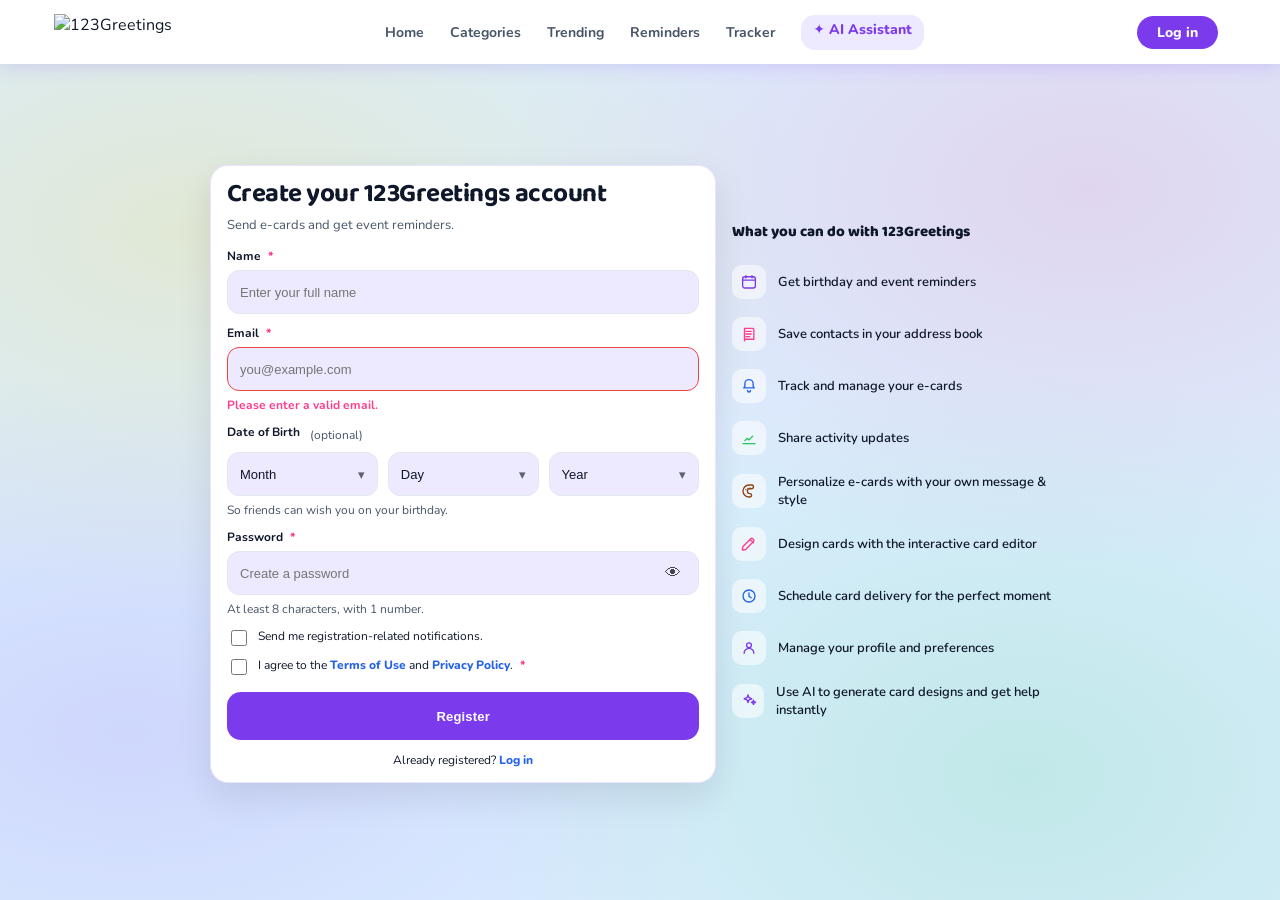
==== index.html @ 6c294b10 "Add files via upload" ====
<!DOCTYPE html>
<html lang="en">
<head>
  <meta charset="UTF-8" />
  <meta name="viewport" content="width=device-width, initial-scale=1.0"/>
  <title>123Greetings - Sign Up (Redesign)</title>
  <link rel="preconnect" href="https://fonts.googleapis.com" />
  <link rel="preconnect" href="https://fonts.gstatic.com" crossorigin />
  <link href="https://fonts.googleapis.com/css2?family=Baloo+2:wght@700;800&family=Nunito:wght@400;600;700;800&display=swap" rel="stylesheet" />
  <link rel="stylesheet" href="styles.css" />
</head>
<body>
  <!-- NAVBAR -->
  <header class="nav">
    <div class="nav__inner">
      <a href="#" class="brand">
        <img src="./assets/123greet-logo.png" alt="123Greetings" class="brand__logo" />
      </a>

      <nav class="nav__links">
        <a href="#" class="nav__link">Home</a>
        <a href="#" class="nav__link">Categories</a>
        <a href="#" class="nav__link">Trending</a>
        <a href="#" class="nav__link">Reminders</a>
        <a href="tracker.html" class="nav__link">Tracker</a>
        <a href="#" class="nav__link nav__link--ai">✦ AI Assistant</a>
      </nav>

      <a href="login.html" class="nav__action">Log in</a>
    </div>
  </header>

  <!-- PAGE -->
  <main class="page">
    <section class="layout">
      <!-- LEFT: SIGN UP CARD -->
      <div class="card">
        <h1 class="card__title">Create your 123Greetings account</h1>
        <p class="card__subtitle">Send e-cards and get event reminders.</p>

        <form class="form" autocomplete="off">
          <div class="field">
            <label class="label">Name <span class="req">*</span></label>
            <input class="input" type="text" placeholder="Enter your full name" />
          </div>

          <div class="field">
            <label class="label">Email <span class="req">*</span></label>
            <input class="input input--error" type="email" placeholder="you@example.com" />
            <p class="helper helper--error">Please enter a valid email.</p>
          </div>

          <div class="field">
            <div class="label-row">
              <label class="label">Date of Birth</label>
              <span class="muted">(optional)</span>
            </div>

            <div class="dob">
              <div class="select">
                <button class="select__btn" type="button">
                  <span>Month</span>
                  <span class="chev">▾</span>
                </button>
              </div>

              <div class="select">
                <button class="select__btn" type="button">
                  <span>Day</span>
                  <span class="chev">▾</span>
                </button>
              </div>

              <div class="select">
                <button class="select__btn" type="button">
                  <span>Year</span>
                  <span class="chev">▾</span>
                </button>
              </div>
            </div>

            <p class="helper">So friends can wish you on your birthday.</p>
          </div>

          <div class="field">
            <label class="label">Password <span class="req">*</span></label>
            <div class="input-wrap">
              <input id="pw" class="input" type="password" placeholder="Create a password" />
              <button class="eye" type="button" aria-label="Toggle password">
                👁
              </button>
            </div>
            <p class="helper">At least 8 characters, with 1 number.</p>
          </div>

          <div class="checks">
            <label class="check">
              <input type="checkbox" />
              <span>Send me registration-related notifications.</span>
            </label>

            <label class="check">
              <input type="checkbox" />
              <span>
                I agree to the <a href="#" class="link">Terms of Use</a> and
                <a href="#" class="link">Privacy Policy</a>.
                <span class="req">*</span>
              </span>
            </label>
          </div>

          <button class="btn-primary" type="button">Register</button>

          <p class="bottom">
            Already registered? <a href="login.html" class="link">Log in</a>
          </p>
        </form>
      </div>

      <!-- RIGHT: BENEFITS -->
      <aside class="benefits">
        <h2 class="benefits__title">What you can do with 123Greetings</h2>

        <div class="benefit">
          <div class="badge badge--violet">
            <svg class="benefit__icon" viewBox="0 0 24 24" aria-hidden="true">
              <rect x="3.5" y="5" width="17" height="15" rx="3"></rect>
              <path d="M8 3.5v3M16 3.5v3M3.5 9.5h17"></path>
            </svg>
          </div>
          <p>Get birthday and event reminders</p>
        </div>

        <div class="benefit">
          <div class="badge badge--rose">
            <svg class="benefit__icon" viewBox="0 0 24 24" aria-hidden="true">
              <path d="M6 4.5h10.5a2 2 0 0 1 2 2V19H8a2 2 0 0 0-2 2V6.5a2 2 0 0 1 2-2z"></path>
              <path d="M8 8.5h7M8 12h7M8 15.5h5"></path>
            </svg>
          </div>
          <p>Save contacts in your address book</p>
        </div>

        <div class="benefit">
          <div class="badge badge--blue">
            <svg class="benefit__icon" viewBox="0 0 24 24" aria-hidden="true">
              <path d="M6.5 9a5.5 5.5 0 1 1 11 0v3.5l1.5 2H5l1.5-2z"></path>
              <path d="M10 18a2 2 0 0 0 4 0"></path>
            </svg>
          </div>
          <p>Track and manage your e-cards</p>
        </div>

        <div class="benefit">
          <div class="badge badge--green">
            <svg class="benefit__icon" viewBox="0 0 24 24" aria-hidden="true">
              <path d="M4 19.5h16"></path>
              <path d="M6.5 15.5l3-3 2.5 2 5-5"></path>
            </svg>
          </div>
          <p>Share activity updates</p>
        </div>

        <div class="benefit">
          <div class="badge badge--yellow">
            <svg class="benefit__icon" viewBox="0 0 24 24" aria-hidden="true">
              <path d="M12 4a8 8 0 1 0 0 16h1.2a2.3 2.3 0 0 0 0-4.6h-.4A2.8 2.8 0 0 1 10 12.6 2.8 2.8 0 0 1 12.8 9h2.2A3 3 0 0 0 18 6a2 2 0 0 0-2-2z"></path>
              <circle cx="7.8" cy="10.2" r="0.9" fill="currentColor" stroke="none"></circle>
              <circle cx="10.4" cy="8.4" r="0.9" fill="currentColor" stroke="none"></circle>
              <circle cx="13.2" cy="8" r="0.9" fill="currentColor" stroke="none"></circle>
            </svg>
          </div>
          <p>Personalize e-cards with your own message &amp; style</p>
        </div>

        <div class="benefit">
          <div class="badge badge--pink">
            <svg class="benefit__icon" viewBox="0 0 24 24" aria-hidden="true">
              <path d="M4 20l3.5-.7L18 8.8a2 2 0 0 0 0-2.8l-.9-.9a2 2 0 0 0-2.8 0L3.8 15.6 3 19.9z"></path>
              <path d="M13.5 5.9l4.6 4.6"></path>
            </svg>
          </div>
          <p>Design cards with the interactive card editor</p>
        </div>

        <div class="benefit">
          <div class="badge badge--blue">
            <svg class="benefit__icon" viewBox="0 0 24 24" aria-hidden="true">
              <circle cx="12" cy="12" r="8"></circle>
              <path d="M12 8v4.5l3 1.8"></path>
            </svg>
          </div>
          <p>Schedule card delivery for the perfect moment</p>
        </div>

        <div class="benefit">
          <button
            id="profileShortcutTrigger"
            class="badge badge--violet profile-shortcut-trigger"
            type="button"
            aria-controls="profileShortcutBtn"
            aria-expanded="false"
            aria-label="Show profile shortcut"
          >
            <svg class="benefit__icon" viewBox="0 0 24 24" aria-hidden="true">
              <circle cx="12" cy="8.3" r="3.2"></circle>
              <path d="M5.5 19a6.5 6.5 0 0 1 13 0"></path>
            </svg>
          </button>
          <div class="benefit__copy">
            <p>Manage your profile and preferences</p>
            <button id="profileShortcutBtn" class="profile-shortcut-btn" type="button" hidden>
              Open profile page
            </button>
          </div>
        </div>

        <div class="benefit">
          <div class="badge badge--ai">
            <svg class="benefit__icon" viewBox="0 0 24 24" aria-hidden="true">
              <path d="M12 4l1.4 3.6L17 9l-3.6 1.4L12 14l-1.4-3.6L7 9l3.6-1.4L12 4z"></path>
              <path d="M18.5 14.5l.8 2 .8-2 2-.8-2-.8-.8-2-.8 2-2 .8z"></path>
            </svg>
          </div>
          <p>Use AI to generate card designs and get help instantly</p>
        </div>
      </aside>
    </section>

    <!-- OPTIONAL UI-ONLY TOAST -->
    <div class="toast" id="toast" role="status" aria-live="polite">
      Account created successfully!
    </div>
  </main>

  <script src="script.js"></script>
</body>
</html>
---- styles.css ----
:root{
  /* Greeting Card Palette */
  --bg: #FFF0F5;
  --card: #FFFFFF;
  --border: #E2E8F0;
  --text: #0F172A;
  --muted: #475569;

  --primary: #7C3AED;
  --purple: #7C3AED;
  --pink: #FF3D8D;
  --red: #EF4444;
  --blue: #2563EB;
  --yellow: #FACC15;
  --green: #22C55E;

  /* Solid chip backgrounds */
  --chip-purple: #EDE9FE;
  --chip-pink: #FCE7F3;
  --chip-red: #FEE2E2;
  --chip-blue: #DBEAFE;
  --chip-yellow: #FEF9C3;
  --chip-green: #DCFCE7;

  /* legacy aliases */
  --violet: #7C3AED;
  --mint: #22C55E;
  --chip-violet: #EDE9FE;
  --chip-green: #DCFCE7;

  --shadow: 0 14px 34px rgba(15, 23, 42, 0.10);
  --radius: 18px;
}

*{box-sizing:border-box}
body{
  margin:0;
  font-family: "Nunito", system-ui, sans-serif;
  color:var(--text);
  background: var(--bg);
}

a{color:inherit; text-decoration:none}

.nav{
  position:sticky; top:0;
  background: #FFFFFF;
  box-shadow: 0 4px 16px rgba(124, 58, 237, 0.15);
  height:64px;
  display:flex;
  align-items:center;
  z-index:10;
}

.nav__inner{
  width: 100%;
  max-width: 1180px;
  margin:0 auto;
  padding: 0 12px;
  display:flex;
  justify-content: space-between;
  align-items:center;
  gap: 22px;
}

.brand{
  display:flex;
  align-items:center;
  flex-shrink: 0;
  margin-left: -8px;
}
.brand__logo{
  display:block;
  height: 36px;
  width: auto;
  object-fit: contain;
}

.nav__links{
  display:flex; gap:26px;
  color: #475569;
  font-size:14px;
  font-weight: 700;
}
.nav__link{ padding:8px 0; }
.nav__link:hover{ color: #7C3AED; }
.nav__link--ai{
  color: #7C3AED;
  font-weight: 800;
  background: #EDE9FE;
  padding: 5px 12px;
  border-radius: 14px;
}
.nav__link--ai:hover{ background: #DDD6FE; color: #5B21B6; }

.nav__action{
  flex-shrink: 0;
  font-size:14px;
  color: #fff;
  font-weight:800;
  background: var(--primary);
  padding: 7px 20px;
  border-radius: 20px;
  transition: background 0.18s;
}
.nav__action:hover{
  background: #6D28D9;
}

.page{
  background:
    radial-gradient(ellipse at 15% 20%, rgba(250, 204, 21, 0.18) 0%, transparent 40%),
    radial-gradient(ellipse at 85% 15%, rgba(255, 61, 141, 0.14) 0%, transparent 38%),
    radial-gradient(ellipse at 80% 85%, rgba(34, 197, 94, 0.14) 0%, transparent 40%),
    radial-gradient(ellipse at 10% 80%, rgba(124, 58, 237, 0.13) 0%, transparent 38%),
    #DBEEFF;
  min-height: calc(100vh - 64px);
  padding: 24px 0 40px;
  display:flex;
  justify-content:center;
  align-items:center;
}

.layout{
  width:min(860px, 80%);
  margin:0 auto;
  display:grid;
  grid-template-columns: 1.2fr 0.8fr;
  gap: 16px;
  align-items:center;
}

.card{
  background:var(--card);
  border:1px solid rgba(124,58,237,0.14);
  border-radius: var(--radius);
  box-shadow: var(--shadow);
  padding: 14px 16px;
}

.card__title{
  font-family: "Baloo 2", cursive;
  font-size:26px;
  line-height:1.1;
  margin: 0 0 8px;
  letter-spacing:-0.02em;
}
.card__subtitle{
  margin:0 0 14px;
  color:var(--muted);
  font-size:13px;
}

.form{ margin-top: 8px; }

.field{ margin: 11px 0; }

.label{
  display:block;
  font-size:12px;
  font-weight:700;
  margin-bottom:6px;
}
.label-row{
  display:flex; align-items:center; gap:10px;
  margin-bottom:6px;
}
.muted{ color: var(--muted); font-size:12px; }

.req{ color: var(--pink); font-weight:800; margin-left:4px; }

.input{
  width:100%;
  height:44px;
  padding: 0 12px;
  border-radius: 12px;
  border:1px solid var(--border);
  background: var(--chip-purple);
  outline:none;
  font-size:13px;
  color: var(--text);
}
.input:focus{
  border-color: var(--purple);
  box-shadow: 0 0 0 4px var(--chip-purple);
  background:#fff;
}
.input--error{
  border-color: var(--red);
}

.input-wrap{
  position:relative;
}
.eye{
  position:absolute;
  right:12px; top:50%;
  transform: translateY(-50%);
  border:none;
  background:transparent;
  cursor:pointer;
  font-size:16px;
  opacity:0.7;
}
.eye:hover{ opacity:1; }

.helper{
  margin:6px 0 0;
  color:var(--muted);
  font-size:12px;
}
.helper--error{
  color: var(--pink);
  font-weight:700;
}

.dob{
  display:grid;
  grid-template-columns: 1fr 1fr 1fr;
  gap:10px;
}

.select{
  width:100%;
}
.select__btn{
  width:100%;
  height:44px;
  border-radius:12px;
  border:1px solid var(--border);
  background: var(--chip-purple);
  display:flex;
  align-items:center;
  justify-content:space-between;
  padding: 0 12px;
  font-size:13px;
  color:var(--text);
}
.select__btn:hover{
  background: var(--chip-pink);
}
.chev{ opacity:0.65; }

.checks{
  margin-top: 6px;
  display:flex;
  flex-direction:column;
  gap:8px;
}
.check{
  display:flex;
  gap:8px;
  align-items:flex-start;
  font-size:12px;
  color:var(--text);
}
.check input{
  margin-top:2px;
  width:16px; height:16px;
  accent-color: var(--purple);
}

.link{
  color: var(--blue);
  font-weight:800;
}
.link:hover{ text-decoration:underline; }

.btn-primary{
  width:100%;
  height:48px;
  margin-top: 14px;
  border:none;
  border-radius: 14px;
  background: var(--primary);
  color:#fff;
  font-weight:800;
  cursor:pointer;
  font-size:13px;
  letter-spacing: .2px;
}
.btn-primary:hover{
  background: #6D28D9;
  box-shadow: 0 14px 28px rgba(124, 58, 237, 0.22);
}

.bottom{
  text-align:center;
  margin: 12px 0 0;
  font-size:12px;
  color:var(--text);
}

.benefits{
  padding-top: 0;
}
.benefits__title{
  font-family: "Baloo 2", cursive;
  margin: 0 0 12px;
  font-size:15px;
  font-weight:800;
}
.benefit{
  display:flex;
  align-items:center;
  gap:12px;
  padding: 9px 0;
}
.benefit p{
  margin:0;
  color:var(--text);
  font-size:13px;
  font-weight:600;
}

.badge{
  width:34px; height:34px;
  border-radius: 10px;
  display:grid; place-items:center;
  font-size:15px;
}
.benefit__icon{
  width: 18px;
  height: 18px;
  display: block;
  stroke: currentColor;
  fill: none;
  stroke-width: 1.8;
  stroke-linecap: round;
  stroke-linejoin: round;
}
.badge--violet{ background: rgba(255,255,255,0.55); color: var(--purple); }
.badge--rose{ background: rgba(255,255,255,0.55); color: var(--pink); }
.badge--pink{ background: rgba(255,255,255,0.55); color: var(--pink); }
.badge--blue{ background: rgba(255,255,255,0.55); color: var(--blue); }
.badge--green{ background: rgba(255,255,255,0.55); color: var(--green); }
.badge--yellow{ background: rgba(255,255,255,0.55); color: #92400E; }
.badge--red{ background: rgba(255,255,255,0.55); color: var(--red); }
.badge--ai{ background: rgba(255,255,255,0.55); color: var(--purple); font-size: 16px; font-weight: 800; }

.toast{
  position: fixed;
  left: 50%;
  bottom: 22px;
  transform: translateX(-50%);
  background: #1F1235;
  color:#fff;
  padding: 12px 16px;
  border-radius: 12px;
  font-size:13px;
  box-shadow: var(--shadow);
  opacity:0;
  pointer-events:none;
  transition: opacity .2s ease, transform .2s ease;
}
.toast--show{
  opacity:1;
  transform: translateX(-50%) translateY(-4px);
}

/* Laptop responsiveness */
@media (max-width: 980px){
  .layout{
    grid-template-columns: 1fr;
    gap: 22px;
  }
  .benefits{ padding-top: 0; }
}

@media (max-width: 900px){
  .nav{
    height: 72px;
  }

  .nav__inner{
    width: 100%;
    max-width: none;
    padding: 0 4px;
    justify-content: flex-start;
  }

  .brand{
    margin-left: -6px;
  }

  .nav__links,
  .nav__action{
    display:none;
  }
}

@media (max-width: 520px){
  .card__title{ font-size:26px; }
  .dob{ grid-template-columns: 1fr; }
}

/* Profile page additions (non-breaking, additive only) */
.profile-layout{
  align-items: start;
}

.profile-main,
.profile-side{
  display: grid;
  gap: 14px;
}

.profile-header{
  display: flex;
  align-items: center;
  gap: 14px;
  margin-bottom: 10px;
}

.profile-avatar{
  width: 64px;
  height: 64px;
  border-radius: 50%;
  display: grid;
  place-items: center;
  font-size: 22px;
  font-weight: 800;
  color: var(--purple);
  background: var(--chip-purple);
  border: 1px solid rgba(124, 58, 237, 0.22);
  flex-shrink: 0;
}

.profile-name{
  margin: 0;
  font-size: 28px;
}

.profile-email{
  margin: 4px 0 0;
}

.profile-actions{
  display: flex;
  align-items: center;
  gap: 10px;
  flex-wrap: wrap;
  margin-top: 6px;
}

.btn-primary--inline{
  width: auto;
  min-width: 132px;
  height: 42px;
  margin-top: 0;
  padding: 0 16px;
}

.btn-secondary{
  height: 42px;
  padding: 0 16px;
  border-radius: 12px;
  border: 1px solid var(--border);
  background: #fff;
  color: var(--text);
  font-size: 13px;
  font-weight: 700;
  display: inline-flex;
  align-items: center;
  justify-content: center;
  cursor: pointer;
}

.btn-secondary:hover{
  background: var(--chip-purple);
  border-color: rgba(124, 58, 237, 0.28);
}

.profile-progress-line{
  margin-top: 10px;
}

.profile-progress{
  width: 100%;
  height: 8px;
  border-radius: 999px;
  background: var(--chip-purple);
  overflow: hidden;
}

.profile-progress__fill{
  display: block;
  height: 100%;
  width: 10%;
  background: linear-gradient(90deg, #7C3AED, #A855F7);
  border-radius: 999px;
}

.card__head{
  display: flex;
  align-items: center;
  justify-content: space-between;
  gap: 10px;
  margin-bottom: 10px;
}

.profile-update-btn{
  min-width: auto;
  padding: 0 10px;
  gap: 6px;
}

.profile-update__icon{
  width: 12px;
  height: 12px;
  display: block;
  stroke: currentColor;
  fill: none;
  stroke-width: 1.9;
  stroke-linecap: round;
  stroke-linejoin: round;
}

.profile-display{
  display: grid;
  gap: 10px;
}

.profile-row{
  padding: 10px 12px;
  border: 1px solid var(--border);
  border-radius: 12px;
  background: #fff;
}

.profile-row p{
  margin: 4px 0 0;
  font-size: 13px;
  color: var(--text);
  font-weight: 700;
}

.profile-edit{
  display: none;
  margin-top: 4px;
}

.profile-edit.is-open{
  display: block;
}

.profile-display.is-hidden{
  display: none;
}

.profile-textarea{
  min-height: 96px;
  resize: vertical;
  padding-top: 10px;
  padding-bottom: 10px;
}

.profile-empty{
  margin: 0 0 10px;
  color: var(--muted);
  font-size: 13px;
}

.profile-checklist{
  list-style: none;
  padding: 0;
  margin: 10px 0 12px;
  display: grid;
  gap: 8px;
}

.profile-checklist li{
  display: flex;
  align-items: center;
  gap: 8px;
  font-size: 13px;
  font-weight: 700;
  color: var(--text);
}

.profile-checklist .badge{
  width: 28px;
  height: 28px;
  border-radius: 8px;
  font-size: 13px;
}

.faq-list{
  display: grid;
  gap: 8px;
}

.faq-item{
  width: 100%;
  text-align: left;
  border: 1px solid var(--border);
  border-radius: 10px;
  background: #fff;
  padding: 10px 12px;
  color: var(--text);
  font-size: 13px;
  font-weight: 700;
  cursor: pointer;
}

.faq-item:hover{
  background: var(--chip-purple);
}

@media (max-width: 980px){
  .profile-name{
    font-size: 24px;
  }
}

@media (max-width: 520px){
  .profile-header{
    align-items: flex-start;
  }

  .profile-avatar{
    width: 54px;
    height: 54px;
    font-size: 18px;
  }

  .profile-actions .btn-primary--inline,
  .profile-actions .btn-secondary{
    width: 100%;
  }
}

/* Sign-up page profile shortcut */
.benefit__copy{
  display: flex;
  flex-direction: column;
  gap: 6px;
}

.profile-shortcut-trigger{
  border: none;
  cursor: pointer;
}

.profile-shortcut-trigger:focus-visible{
  outline: 2px solid var(--purple);
  outline-offset: 2px;
}

.profile-shortcut-btn{
  width: fit-content;
  border: none;
  background: var(--chip-purple);
  color: var(--purple);
  padding: 6px 12px;
  border-radius: 10px;
  font-size: 12px;
  font-weight: 800;
  cursor: pointer;
}

.profile-shortcut-btn:hover{
  background: #DDD6FE;
  color: #5B21B6;
}

/* Compact fit mode for profile page */
.profile-page .nav{
  height: 58px;
}

.profile-page .page{
  min-height: calc(100vh - 58px);
  padding: 6px 0 8px;
  align-items: flex-start;
}

.profile-page .layout.profile-layout{
  width: min(900px, 84%);
  grid-template-columns: 1.7fr 1fr;
  gap: 10px;
  align-items: start;
}

.profile-page .profile-main,
.profile-page .profile-side{
  gap: 8px;
}

.profile-page .card{
  padding: 10px 12px;
}

.profile-page .profile-header{
  gap: 8px;
  margin-bottom: 4px;
}

.profile-page .profile-avatar{
  width: 46px;
  height: 46px;
  font-size: 16px;
}

.profile-page .profile-name{
  font-size: 18px;
}

.profile-page .profile-email{
  margin-top: 1px;
  font-size: 12px;
}

.profile-page .profile-actions{
  margin-top: 3px;
  gap: 6px;
}

.profile-page .btn-primary--inline,
.profile-page .btn-secondary{
  height: 32px;
  min-width: 98px;
  font-size: 11px;
  padding: 0 10px;
}

.profile-page .benefits__title{
  margin-bottom: 4px;
  font-size: 12px;
}

.profile-page .profile-progress-line{
  margin: 4px 0 2px;
  font-size: 11px;
}

.profile-page .profile-progress{
  height: 6px;
}

.profile-page .card__head{
  margin-bottom: 6px;
}

.profile-page .profile-display{
  gap: 4px;
}

.profile-page .profile-row{
  padding: 6px 8px;
}

.profile-page .profile-row p{
  margin-top: 1px;
  font-size: 11px;
}

.profile-page .muted,
.profile-page .helper,
.profile-page .profile-empty{
  font-size: 11px;
}

.profile-page .profile-checklist{
  margin: 6px 0 8px;
  gap: 4px;
}

.profile-page .profile-checklist li{
  font-size: 11px;
}

.profile-page .profile-checklist .badge{
  width: 26px;
  height: 22px;
  font-size: 10px;
}

.profile-page .faq-list{
  gap: 5px;
}

.profile-page .faq-item{
  padding: 6px 8px;
  font-size: 11px;
}

.profile-subgrid{
  display: grid;
  width: 100%;
  grid-template-columns: repeat(2, minmax(0, 1fr));
  gap: 10px;
  padding: 0 4px;
  box-sizing: border-box;
  justify-items: stretch;
  align-items: start;
}

.profile-mini-card{
  min-width: 0;
  width: 100%;
  max-width: 100%;
  padding: 10px 12px;
}

.profile-mini-card .profile-empty{
  margin: 0 0 8px;
}

.profile-mini-card .profile-actions{
  margin-top: 2px;
}

.profile-mini-card > .btn-secondary{
  margin-top: 2px;
}

.profile-page .profile-edit .field{
  margin: 6px 0;
}

.profile-page .profile-textarea{
  min-height: 60px;
}

.greeting-preview{
  position: relative;
  overflow: hidden;
  border-radius: 12px;
  border: 1px solid rgba(124, 58, 237, 0.22);
  background:
    radial-gradient(circle at 88% 14%, rgba(255, 61, 141, 0.22), transparent 46%),
    radial-gradient(circle at 10% 90%, rgba(124, 58, 237, 0.18), transparent 52%),
    linear-gradient(145deg, #FFFFFF 0%, #F7F3FF 100%);
  padding: 10px;
}

.greeting-preview__tag{
  width: fit-content;
  border-radius: 999px;
  background: var(--chip-purple);
  color: var(--purple);
  font-size: 10px;
  font-weight: 800;
  padding: 4px 8px;
}

.greeting-preview__occasion{
  margin: 8px 0 2px;
  color: #5B21B6;
  font-size: 10px;
  font-weight: 800;
  letter-spacing: .4px;
  text-transform: uppercase;
}

.greeting-preview__title{
  margin: 0;
  font-family: "Baloo 2", cursive;
  font-size: 16px;
  line-height: 1.1;
  color: var(--text);
}

.greeting-preview__text{
  margin: 6px 0 8px;
  color: var(--muted);
  font-size: 11px;
  line-height: 1.4;
}

.greeting-preview__chips{
  display: flex;
  gap: 6px;
  margin-bottom: 8px;
}

.greeting-preview__chips .badge{
  width: auto;
  height: auto;
  border-radius: 0;
  background: transparent;
  font-size: 11px;
  padding: 0;
}

.greeting-chip__icon{
  width: 12px;
  height: 12px;
  display: block;
  stroke: currentColor;
  fill: none;
  stroke-width: 1.9;
  stroke-linecap: round;
  stroke-linejoin: round;
}

.greeting-preview__cta{
  width: 100%;
}

@media (max-width: 980px){
  .profile-page .layout.profile-layout{
    width: min(760px, 88%);
    grid-template-columns: 1fr;
  }

  .profile-subgrid{
    grid-template-columns: 1fr;
  }
}

/* Tracker page additions */
.tracker-page .nav{
  box-shadow: 0 4px 12px rgba(15, 23, 42, 0.06);
}

.tracker-page .page{
  display: block;
  min-height: calc(100vh - 64px);
  padding: 8px 0 10px;
  background: #FFF7ED;
}

.tracker-page .nav__link--current{
  color: var(--primary);
}

.tracker-shell{
  width: min(960px, 96%);
  margin: 0 auto;
  padding: 0;
  display: grid;
  gap: 6px;
}

.tracker-hero{
  padding: 8px 12px;
}

.tracker-kicker{
  margin: 0 0 1px;
  color: var(--purple);
  font-size: 9px;
  font-weight: 800;
  letter-spacing: 0.08em;
  text-transform: uppercase;
}

.tracker-hero__title{
  margin-bottom: 1px;
  font-size: 17px;
}

.tracker-hero__subtitle{
  margin-bottom: 8px;
  max-width: 520px;
  font-size: 11px;
}

.tracker-toolbar{
  display: grid;
  gap: 6px;
}

.tracker-search{
  height: 30px;
  display: flex;
  align-items: center;
  gap: 10px;
  padding: 0 14px;
  border: 1px solid var(--border);
  border-radius: 14px;
  background: #FFFFFF;
}

.tracker-search__icon{
  width: 15px;
  height: 15px;
  flex-shrink: 0;
  stroke: var(--muted);
  fill: none;
  stroke-width: 1.9;
  stroke-linecap: round;
  stroke-linejoin: round;
}

.tracker-search__input{
  width: 100%;
  border: none;
  outline: none;
  background: transparent;
  color: var(--text);
  font: inherit;
}

.tracker-toolbar__lower{
  display: flex;
  align-items: center;
  justify-content: space-between;
  gap: 14px;
  flex-wrap: wrap;
}

.tracker-filters{
  display: flex;
  gap: 10px;
  flex-wrap: wrap;
}

.tracker-filter{
  border: 1px solid var(--border);
  border-radius: 999px;
  background: #FFFFFF;
  color: var(--muted);
  font-size: 10px;
  font-weight: 800;
  padding: 3px 9px;
  cursor: pointer;
}

.tracker-filter.is-active{
  border-color: transparent;
  background: var(--primary);
  color: #FFFFFF;
}

.tracker-sort{
  display: inline-flex;
  align-items: center;
  gap: 8px;
}

.tracker-sort__label{
  font-size: 12px;
  font-weight: 800;
  color: var(--muted);
}

.tracker-sort__select{
  height: 26px;
  border: 1px solid var(--border);
  border-radius: 10px;
  background: #FFFFFF;
  color: var(--text);
  padding: 0 8px;
  font: inherit;
  font-size: 11px;
}

.tracker-content{
  display: grid;
  grid-template-columns: minmax(0, 1.65fr) minmax(210px, 0.75fr);
  gap: 8px;
  align-items: start;
}

.tracker-list-card{
  padding: 8px;
}

.tracker-list-card__head{
  display: flex;
  align-items: flex-start;
  justify-content: space-between;
  gap: 8px;
  margin-bottom: 6px;
}

.tracker-list-card .benefits__title{
  font-size: 12px;
  margin-bottom: 0;
}

.tracker-list-card__cta{
  min-width: 112px;
  height: 30px;
  font-size: 11px;
  padding: 0 10px;
}

.tracker-list{
  display: grid;
  gap: 4px;
}

.tracker-item{
  display: grid;
   grid-template-columns: 92px minmax(0, 1fr) auto;
  gap: 7px;
  align-items: center;
  padding: 5px;
  border: 1px solid var(--border);
  border-radius: 10px;
  background: #FFFFFF;
}

.tracker-thumb{
  min-height: 42px;
  border: 1px solid rgba(124, 58, 237, 0.16);
  border-radius: 10px;
  padding: 5px;
  display: flex;
  flex-direction: column;
  justify-content: space-between;
  background: #FAF5FF;
}

.tracker-thumb--large{
  min-height: 180px;
}

.tracker-thumb--birthday{
  background: #FDF2F8;
  border-color: rgba(255, 61, 141, 0.18);
}

.tracker-thumb--thanks{
  background: #EFF6FF;
  border-color: rgba(37, 99, 235, 0.18);
}

.tracker-thumb--milestone{
  background: #F5F3FF;
  border-color: rgba(124, 58, 237, 0.18);
}

.tracker-thumb--care{
  background: #FEFCE8;
  border-color: rgba(250, 204, 21, 0.22);
}

.tracker-thumb--congrats{
  background: #F0FDF4;
  border-color: rgba(34, 197, 94, 0.18);
}

.tracker-thumb__tag{
  width: fit-content;
  border-radius: 999px;
  background: rgba(255, 255, 255, 0.8);
  color: var(--purple);
  font-size: 10px;
  font-weight: 800;
  padding: 4px 8px;
}

.tracker-thumb__title{
  display: block;
  font-size: 13px;
  line-height: 1.1;
  color: var(--text);
}

.tracker-thumb__note{
  margin: 0;
  color: var(--muted);
  font-size: 11px;
}

.tracker-item__meta{
  display: grid;
  gap: 4px;
}

.tracker-item__top{
  display: flex;
  align-items: flex-start;
  justify-content: space-between;
  gap: 12px;
}

.tracker-item__recipient{
  margin: 0;
  font-size: 12px;
  font-weight: 800;
}

.tracker-item__occasion{
  margin: 2px 0 0;
  color: var(--muted);
  font-size: 11px;
}

.tracker-item__details{
  display: flex;
  align-items: center;
  gap: 10px;
  flex-wrap: wrap;
}

.tracker-meta-chip{
  display: inline-flex;
  align-items: center;
  height: 22px;
  padding: 0 8px;
  border-radius: 999px;
  background: #F8FAFC;
  color: var(--muted);
  font-size: 10px;
  font-weight: 800;
}

.tracker-item__schedule{
  color: var(--muted);
  font-size: 12px;
}

.tracker-status{
  display: inline-flex;
  align-items: center;
  gap: 5px;
  height: 24px;
  padding: 0 8px;
  border-radius: 999px;
  font-size: 10px;
  font-weight: 800;
}

.tracker-status__icon{
  width: 11px;
  height: 11px;
  stroke: currentColor;
  fill: none;
  stroke-width: 1.9;
  stroke-linecap: round;
  stroke-linejoin: round;
}

.tracker-status--draft{
  background: #F1F5F9;
  color: #64748B;
}

.tracker-status--scheduled{
  background: #FEF3C7;
  color: #B45309;
}

.tracker-status--sent{
  background: #DCFCE7;
  color: #15803D;
}

.tracker-status--viewed{
  background: #DBEAFE;
  color: #1D4ED8;
}

.tracker-item__actions{
  display: flex;
  flex-direction: column;
  align-items: stretch;
  gap: 3px;
}

.tracker-row-btn{
  min-width: 90px;
}

.tracker-row-btn--primary{
  border-color: rgba(124, 58, 237, 0.25);
  color: var(--primary);
  background: #F8F5FF;
}

.tracker-cancel-btn{
  border: none;
  background: transparent;
  color: #B91C1C;
  font-size: 11px;
  font-weight: 800;
  padding: 0;
  cursor: pointer;
}

.tracker-cancel-btn:hover{
  color: #991B1B;
}

.tracker-side{
  display: grid;
  gap: 6px;
}

.tracker-legend-list{
  display: grid;
  gap: 4px;
}

.tracker-legend-item{
  display: grid;
  gap: 1px;
  padding: 4px 0;
  border-bottom: 1px solid #F1F5F9;
}

.tracker-legend-item:last-child{
  padding-bottom: 0;
  border-bottom: none;
}

.tracker-legend-item__text{
  margin: 0;
  color: var(--muted);
  font-size: 12px;
}

.tracker-stats{
  display: grid;
  grid-template-columns: 1fr 1fr;
  gap: 10px;
}

.tracker-stat{
  border: 1px solid var(--border);
  border-radius: 12px;
  background: #FFFFFF;
  padding: 8px;
}

.tracker-stat--draft{ border-color: rgba(100, 116, 139, 0.18); }
.tracker-stat--scheduled{ border-color: rgba(250, 204, 21, 0.28); }
.tracker-stat--sent{ border-color: rgba(34, 197, 94, 0.24); }
.tracker-stat--viewed{ border-color: rgba(37, 99, 235, 0.24); }

.tracker-stat__label{
  display: block;
  color: var(--muted);
  font-size: 11px;
  font-weight: 700;
}

.tracker-stat__value{
  display: block;
  margin-top: 2px;
  color: var(--text);
  font-size: 18px;
  line-height: 1;
}

.tracker-overview__note{
  margin: 6px 0 0;
  color: var(--muted);
  font-size: 11px;
}

.tracker-empty{
  display: grid;
  place-items: center;
  text-align: center;
  gap: 10px;
  padding: 44px 18px;
  border: 1px dashed rgba(124, 58, 237, 0.24);
  border-radius: 16px;
  background: #FFFCFA;
}

.tracker-empty__icon{
  width: 52px;
  height: 52px;
  display: grid;
  place-items: center;
  border-radius: 18px;
  background: #F8F5FF;
  color: var(--primary);
}

.tracker-empty__icon svg{
  width: 22px;
  height: 22px;
  stroke: currentColor;
  fill: none;
  stroke-width: 1.8;
  stroke-linecap: round;
  stroke-linejoin: round;
}

.tracker-empty__title{
  margin: 0;
  font-size: 20px;
  font-weight: 800;
}

.tracker-empty__text{
  margin: 0;
  max-width: 320px;
  color: var(--muted);
  font-size: 13px;
}

.tracker-empty__cta{
  width: auto;
  min-width: 146px;
  height: auto;
  padding: 10px 22px;
  margin-top: 0;
}

.tracker-modal{
  position: fixed;
  inset: 0;
  z-index: 40;
}

.tracker-modal__backdrop{
  position: absolute;
  inset: 0;
  background: rgba(15, 23, 42, 0.36);
}

.tracker-modal__panel{
  position: absolute;
  top: 18px;
  right: 18px;
  width: min(430px, calc(100% - 36px));
  height: calc(100% - 36px);
  padding: 18px;
  display: grid;
  grid-template-rows: auto 1fr;
  gap: 16px;
}

.tracker-modal__head{
  display: flex;
  align-items: flex-start;
  justify-content: space-between;
  gap: 12px;
}

.tracker-icon-btn{
  width: 38px;
  height: 38px;
  border: 1px solid var(--border);
  border-radius: 12px;
  background: #FFFFFF;
  display: inline-flex;
  align-items: center;
  justify-content: center;
  cursor: pointer;
}

.tracker-icon-btn svg{
  width: 16px;
  height: 16px;
  stroke: var(--text);
  fill: none;
  stroke-width: 1.9;
  stroke-linecap: round;
  stroke-linejoin: round;
}

.tracker-modal__body{
  min-height: 0;
  display: grid;
  grid-template-rows: auto 1fr;
  gap: 14px;
}

.tracker-modal__preview .tracker-thumb{
  min-height: 180px;
}

.tracker-modal__content{
  display: grid;
  gap: 14px;
  align-content: start;
}

.tracker-detail-grid{
  display: grid;
  grid-template-columns: 1fr 1fr;
  gap: 10px;
}

.tracker-detail-card{
  border: 1px solid var(--border);
  border-radius: 14px;
  background: #FFFFFF;
  padding: 10px 12px;
}

.tracker-detail-card p,
.tracker-message-preview p{
  margin: 4px 0 0;
  font-size: 13px;
  font-weight: 700;
  color: var(--text);
}

.tracker-message-preview{
  border: 1px solid var(--border);
  border-radius: 14px;
  background: #FFFCFA;
  padding: 12px;
}

.tracker-timeline{
  display: grid;
  gap: 10px;
}

.tracker-timeline__step{
  display: flex;
  align-items: center;
  gap: 10px;
  color: var(--muted);
  font-size: 13px;
  font-weight: 700;
}

.tracker-timeline__dot{
  width: 12px;
  height: 12px;
  border-radius: 50%;
  border: 2px solid #CBD5E1;
  background: #FFFFFF;
  flex-shrink: 0;
}

.tracker-timeline__step.is-complete,
.tracker-timeline__step.is-current{
  color: var(--text);
}

.tracker-timeline__step.is-complete .tracker-timeline__dot{
  border-color: var(--green);
  background: var(--green);
}

.tracker-timeline__step.is-current .tracker-timeline__dot{
  border-color: var(--primary);
  background: #FFFFFF;
  box-shadow: 0 0 0 4px rgba(124, 58, 237, 0.12);
}

.tracker-modal-open{
  overflow: hidden;
}

@media (max-width: 1100px){
  .tracker-content{
    grid-template-columns: 1fr;
  }

  .tracker-side{
    grid-template-columns: 1fr 1fr;
  }
}

@media (max-width: 900px){
  .tracker-item{
    grid-template-columns: 1fr;
  }

  .tracker-item__actions{
    flex-direction: row;
    flex-wrap: wrap;
  }

  .tracker-side,
  .tracker-stats,
  .tracker-detail-grid{
    grid-template-columns: 1fr;
  }
}

@media (max-width: 640px){
  .tracker-shell{
    width: min(94%, 100%);
  }

  .tracker-hero{
    padding: 16px;
  }

  .tracker-hero__title{
    font-size: 28px;
  }

  .tracker-list-card__head,
  .tracker-toolbar__lower{
    flex-direction: column;
    align-items: stretch;
  }

  .tracker-filters{
    gap: 8px;
  }

  .tracker-filter{
    flex: 1 1 calc(50% - 8px);
    text-align: center;
  }

  .tracker-modal__panel{
    top: 10px;
    right: 10px;
    width: calc(100% - 20px);
    height: calc(100% - 20px);
  }
}
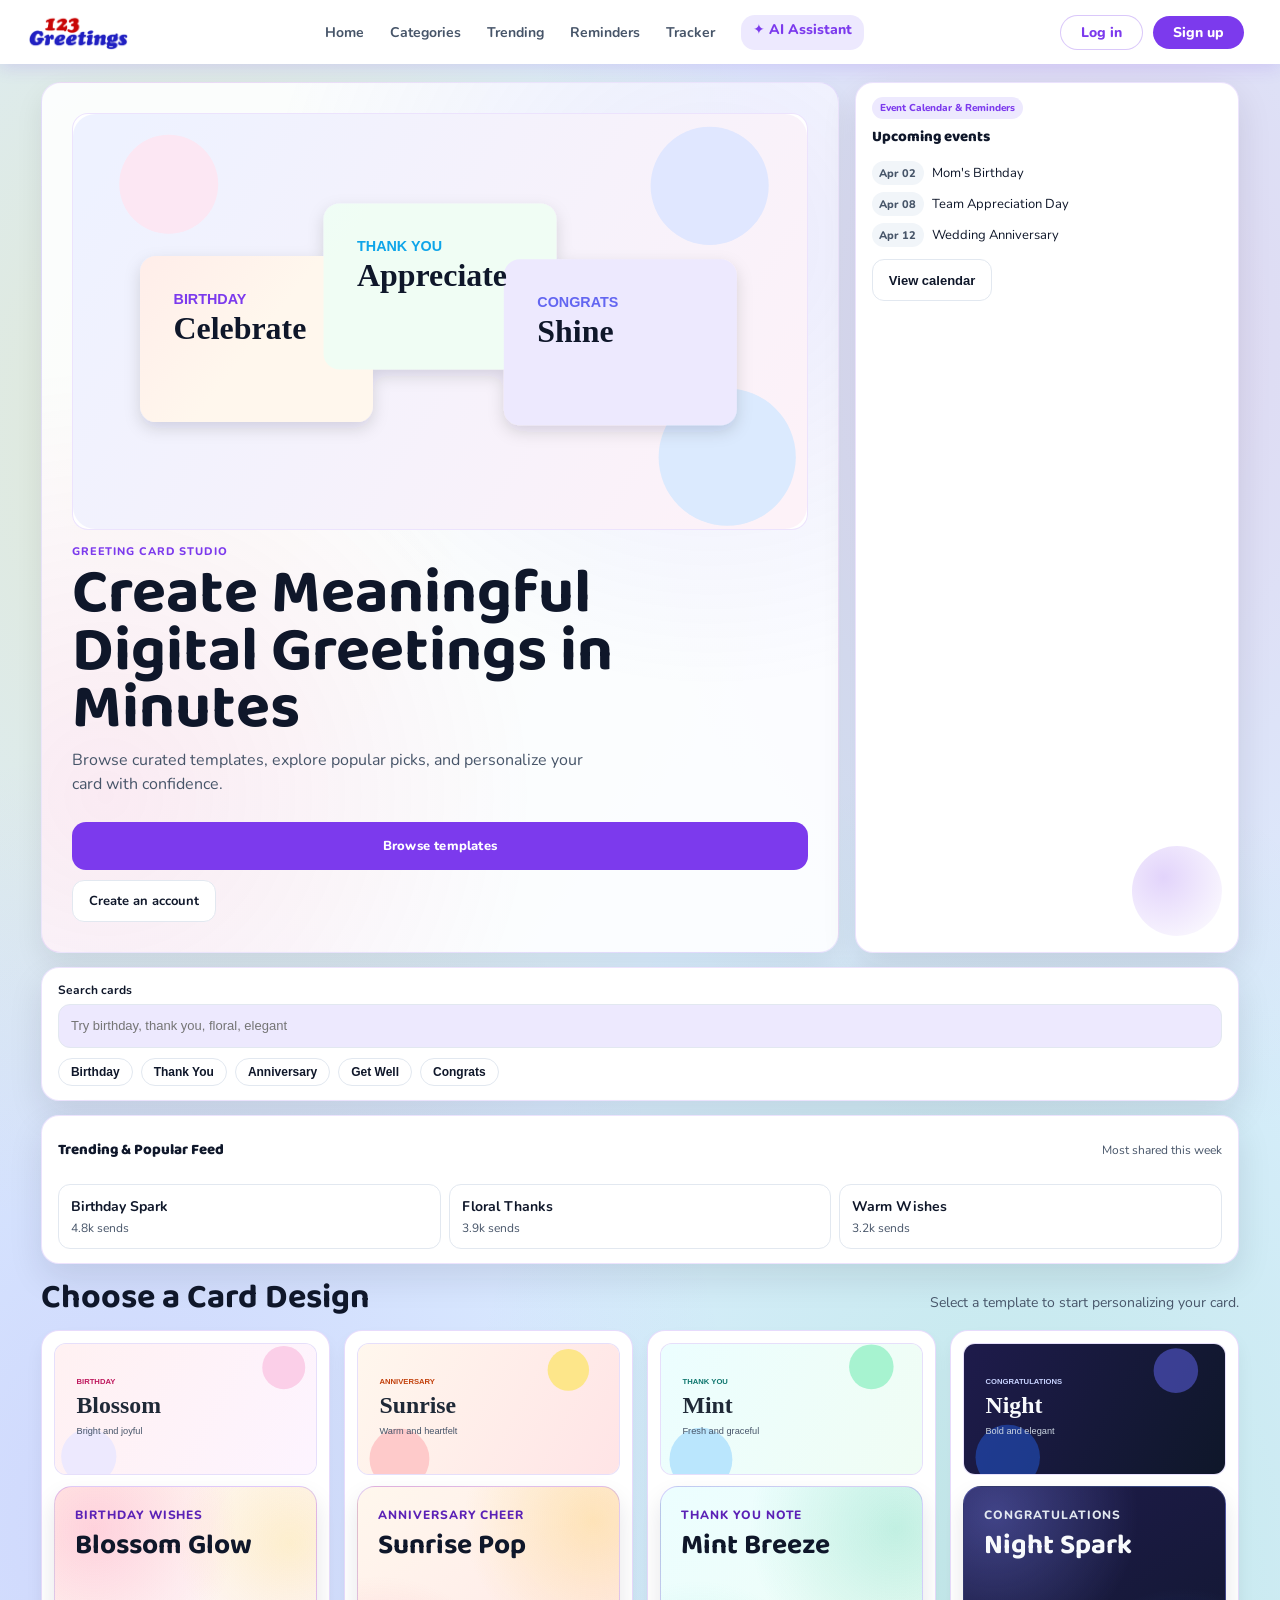
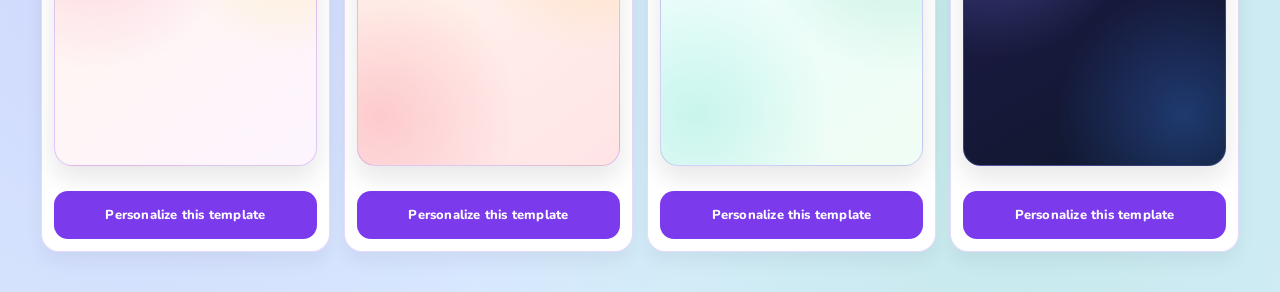
==== commit fba169ad: "created ecard personalization" ====
--- a/index.html
+++ b/index.html
@@ -3,13 +3,14 @@
 <head>
   <meta charset="UTF-8" />
   <meta name="viewport" content="width=device-width, initial-scale=1.0"/>
-  <title>123Greetings - Sign Up (Redesign)</title>
+  <title>123Greetings - Home</title>
   <link rel="preconnect" href="https://fonts.googleapis.com" />
   <link rel="preconnect" href="https://fonts.gstatic.com" crossorigin />
   <link href="https://fonts.googleapis.com/css2?family=Baloo+2:wght@700;800&family=Nunito:wght@400;600;700;800&display=swap" rel="stylesheet" />
-  <link rel="stylesheet" href="styles.css" />
+  <link rel="stylesheet" href="shared.css" />
+  <link rel="stylesheet" href="index.css" />
 </head>
-<body>
+<body class="home-page">
   <!-- NAVBAR -->
   <header class="nav">
     <div class="nav__inner">
@@ -26,211 +27,121 @@
         <a href="#" class="nav__link nav__link--ai">✦ AI Assistant</a>
       </nav>
 
-      <a href="login.html" class="nav__action">Log in</a>
+      <div class="nav__actions">
+        <a href="login.html" class="nav__action nav__action--ghost">Log in</a>
+        <a href="signup.html" class="nav__action">Sign up</a>
+      </div>
     </div>
   </header>
 
   <!-- PAGE -->
   <main class="page">
-    <section class="layout">
-      <!-- LEFT: SIGN UP CARD -->
-      <div class="card">
-        <h1 class="card__title">Create your 123Greetings account</h1>
-        <p class="card__subtitle">Send e-cards and get event reminders.</p>
+    <section class="home-hero">
+      <div class="home-hero__copy">
+        <div class="home-hero__visual-wrap">
+          <img class="home-hero__visual" src="assets/hero-cards.svg" alt="Preview collage of greeting card styles" />
+        </div>
+        <p class="home-hero__eyebrow">Greeting Card Studio</p>
+        <h1 class="home-hero__title">Create Meaningful Digital Greetings in Minutes</h1>
+        <p class="home-hero__subtitle">
+          Browse curated templates, explore popular picks, and personalize your card with confidence.
+        </p>
+        <div class="home-hero__actions">
+          <a href="#designs" class="btn-primary home-hero__btn">Browse templates</a>
+          <a href="signup.html" class="btn-secondary home-hero__btn">Create an account</a>
+        </div>
+      </div>
+      <article class="home-hero__reminder card">
+        <p class="home-chip">Event Calendar &amp; Reminders</p>
+        <h2 class="benefits__title">Upcoming events</h2>
+        <ul class="home-reminders">
+          <li><span>Apr 02</span> Mom's Birthday</li>
+          <li><span>Apr 08</span> Team Appreciation Day</li>
+          <li><span>Apr 12</span> Wedding Anniversary</li>
+        </ul>
+        <button class="btn-secondary" type="button">View calendar</button>
+      </article>
+    </section>
 
-        <form class="form" autocomplete="off">
-          <div class="field">
-            <label class="label">Name <span class="req">*</span></label>
-            <input class="input" type="text" placeholder="Enter your full name" />
-          </div>
+    <section class="home-tools card" aria-label="Categorization and Search">
+      <div class="home-tools__search">
+        <label class="label" for="homeSearch">Search cards</label>
+        <input id="homeSearch" class="input" type="text" placeholder="Try birthday, thank you, floral, elegant" />
+      </div>
+      <div class="home-tools__chips" aria-label="Popular categories">
+        <button class="home-category" type="button">Birthday</button>
+        <button class="home-category" type="button">Thank You</button>
+        <button class="home-category" type="button">Anniversary</button>
+        <button class="home-category" type="button">Get Well</button>
+        <button class="home-category" type="button">Congrats</button>
+      </div>
+    </section>
 
-          <div class="field">
-            <label class="label">Email <span class="req">*</span></label>
-            <input class="input input--error" type="email" placeholder="you@example.com" />
-            <p class="helper helper--error">Please enter a valid email.</p>
-          </div>
+    <section class="home-trending card" aria-labelledby="trendingTitle">
+      <div class="home-section-head">
+        <h2 id="trendingTitle" class="benefits__title">Trending &amp; Popular Feed</h2>
+        <p class="muted">Most shared this week</p>
+      </div>
+      <div class="trending-strip">
+        <article class="trend-pill">
+          <strong>Birthday Spark</strong>
+          <span>4.8k sends</span>
+        </article>
+        <article class="trend-pill">
+          <strong>Floral Thanks</strong>
+          <span>3.9k sends</span>
+        </article>
+        <article class="trend-pill">
+          <strong>Warm Wishes</strong>
+          <span>3.2k sends</span>
+        </article>
+      </div>
+    </section>
 
-          <div class="field">
-            <div class="label-row">
-              <label class="label">Date of Birth</label>
-              <span class="muted">(optional)</span>
-            </div>
-
-            <div class="dob">
-              <div class="select">
-                <button class="select__btn" type="button">
-                  <span>Month</span>
-                  <span class="chev">▾</span>
-                </button>
-              </div>
-
-              <div class="select">
-                <button class="select__btn" type="button">
-                  <span>Day</span>
-                  <span class="chev">▾</span>
-                </button>
-              </div>
-
-              <div class="select">
-                <button class="select__btn" type="button">
-                  <span>Year</span>
-                  <span class="chev">▾</span>
-                </button>
-              </div>
-            </div>
-
-            <p class="helper">So friends can wish you on your birthday.</p>
-          </div>
-
-          <div class="field">
-            <label class="label">Password <span class="req">*</span></label>
-            <div class="input-wrap">
-              <input id="pw" class="input" type="password" placeholder="Create a password" />
-              <button class="eye" type="button" aria-label="Toggle password">
-                👁
-              </button>
-            </div>
-            <p class="helper">At least 8 characters, with 1 number.</p>
-          </div>
-
-          <div class="checks">
-            <label class="check">
-              <input type="checkbox" />
-              <span>Send me registration-related notifications.</span>
-            </label>
-
-            <label class="check">
-              <input type="checkbox" />
-              <span>
-                I agree to the <a href="#" class="link">Terms of Use</a> and
-                <a href="#" class="link">Privacy Policy</a>.
-                <span class="req">*</span>
-              </span>
-            </label>
-          </div>
-
-          <button class="btn-primary" type="button">Register</button>
-
-          <p class="bottom">
-            Already registered? <a href="login.html" class="link">Log in</a>
-          </p>
-        </form>
+    <section id="designs" class="home-designs" aria-labelledby="designsTitle">
+      <div class="home-section-head">
+        <h2 id="designsTitle" class="personalization__title">Choose a Card Design</h2>
+        <p class="personalization__subtitle">Select a template to start personalizing your card.</p>
       </div>
 
-      <!-- RIGHT: BENEFITS -->
-      <aside class="benefits">
-        <h2 class="benefits__title">What you can do with 123Greetings</h2>
+      <div class="design-grid">
+        <article class="design-card">
+          <img class="design-card__image" src="assets/template-blossom.svg" alt="Blossom Glow card preview" />
+          <div class="design-card__preview ecard ecard--blossom">
+            <p class="ecard__occasion">Birthday wishes</p>
+            <h3 class="ecard__heading">Blossom Glow</h3>
+          </div>
+          <a class="btn-primary design-pick" href="personalization.html?theme=blossom&amp;occasion=Birthday">Personalize this template</a>
+        </article>
 
-        <div class="benefit">
-          <div class="badge badge--violet">
-            <svg class="benefit__icon" viewBox="0 0 24 24" aria-hidden="true">
-              <rect x="3.5" y="5" width="17" height="15" rx="3"></rect>
-              <path d="M8 3.5v3M16 3.5v3M3.5 9.5h17"></path>
-            </svg>
+        <article class="design-card">
+          <img class="design-card__image" src="assets/template-sunrise.svg" alt="Sunrise Pop card preview" />
+          <div class="design-card__preview ecard ecard--sunrise">
+            <p class="ecard__occasion">Anniversary cheer</p>
+            <h3 class="ecard__heading">Sunrise Pop</h3>
           </div>
-          <p>Get birthday and event reminders</p>
-        </div>
+          <a class="btn-primary design-pick" href="personalization.html?theme=sunrise&amp;occasion=Anniversary">Personalize this template</a>
+        </article>
 
-        <div class="benefit">
-          <div class="badge badge--rose">
-            <svg class="benefit__icon" viewBox="0 0 24 24" aria-hidden="true">
-              <path d="M6 4.5h10.5a2 2 0 0 1 2 2V19H8a2 2 0 0 0-2 2V6.5a2 2 0 0 1 2-2z"></path>
-              <path d="M8 8.5h7M8 12h7M8 15.5h5"></path>
-            </svg>
+        <article class="design-card">
+          <img class="design-card__image" src="assets/template-mint.svg" alt="Mint Breeze card preview" />
+          <div class="design-card__preview ecard ecard--mint">
+            <p class="ecard__occasion">Thank you note</p>
+            <h3 class="ecard__heading">Mint Breeze</h3>
           </div>
-          <p>Save contacts in your address book</p>
-        </div>
+          <a class="btn-primary design-pick" href="personalization.html?theme=mint&amp;occasion=Thank%20You">Personalize this template</a>
+        </article>
 
-        <div class="benefit">
-          <div class="badge badge--blue">
-            <svg class="benefit__icon" viewBox="0 0 24 24" aria-hidden="true">
-              <path d="M6.5 9a5.5 5.5 0 1 1 11 0v3.5l1.5 2H5l1.5-2z"></path>
-              <path d="M10 18a2 2 0 0 0 4 0"></path>
-            </svg>
+        <article class="design-card">
+          <img class="design-card__image" src="assets/template-night.svg" alt="Night Spark card preview" />
+          <div class="design-card__preview ecard ecard--night">
+            <p class="ecard__occasion">Congratulations</p>
+            <h3 class="ecard__heading">Night Spark</h3>
           </div>
-          <p>Track and manage your e-cards</p>
-        </div>
-
-        <div class="benefit">
-          <div class="badge badge--green">
-            <svg class="benefit__icon" viewBox="0 0 24 24" aria-hidden="true">
-              <path d="M4 19.5h16"></path>
-              <path d="M6.5 15.5l3-3 2.5 2 5-5"></path>
-            </svg>
-          </div>
-          <p>Share activity updates</p>
-        </div>
-
-        <div class="benefit">
-          <div class="badge badge--yellow">
-            <svg class="benefit__icon" viewBox="0 0 24 24" aria-hidden="true">
-              <path d="M12 4a8 8 0 1 0 0 16h1.2a2.3 2.3 0 0 0 0-4.6h-.4A2.8 2.8 0 0 1 10 12.6 2.8 2.8 0 0 1 12.8 9h2.2A3 3 0 0 0 18 6a2 2 0 0 0-2-2z"></path>
-              <circle cx="7.8" cy="10.2" r="0.9" fill="currentColor" stroke="none"></circle>
-              <circle cx="10.4" cy="8.4" r="0.9" fill="currentColor" stroke="none"></circle>
-              <circle cx="13.2" cy="8" r="0.9" fill="currentColor" stroke="none"></circle>
-            </svg>
-          </div>
-          <p>Personalize e-cards with your own message &amp; style</p>
-        </div>
-
-        <div class="benefit">
-          <div class="badge badge--pink">
-            <svg class="benefit__icon" viewBox="0 0 24 24" aria-hidden="true">
-              <path d="M4 20l3.5-.7L18 8.8a2 2 0 0 0 0-2.8l-.9-.9a2 2 0 0 0-2.8 0L3.8 15.6 3 19.9z"></path>
-              <path d="M13.5 5.9l4.6 4.6"></path>
-            </svg>
-          </div>
-          <p>Design cards with the interactive card editor</p>
-        </div>
-
-        <div class="benefit">
-          <div class="badge badge--blue">
-            <svg class="benefit__icon" viewBox="0 0 24 24" aria-hidden="true">
-              <circle cx="12" cy="12" r="8"></circle>
-              <path d="M12 8v4.5l3 1.8"></path>
-            </svg>
-          </div>
-          <p>Schedule card delivery for the perfect moment</p>
-        </div>
-
-        <div class="benefit">
-          <button
-            id="profileShortcutTrigger"
-            class="badge badge--violet profile-shortcut-trigger"
-            type="button"
-            aria-controls="profileShortcutBtn"
-            aria-expanded="false"
-            aria-label="Show profile shortcut"
-          >
-            <svg class="benefit__icon" viewBox="0 0 24 24" aria-hidden="true">
-              <circle cx="12" cy="8.3" r="3.2"></circle>
-              <path d="M5.5 19a6.5 6.5 0 0 1 13 0"></path>
-            </svg>
-          </button>
-          <div class="benefit__copy">
-            <p>Manage your profile and preferences</p>
-            <button id="profileShortcutBtn" class="profile-shortcut-btn" type="button" hidden>
-              Open profile page
-            </button>
-          </div>
-        </div>
-
-        <div class="benefit">
-          <div class="badge badge--ai">
-            <svg class="benefit__icon" viewBox="0 0 24 24" aria-hidden="true">
-              <path d="M12 4l1.4 3.6L17 9l-3.6 1.4L12 14l-1.4-3.6L7 9l3.6-1.4L12 4z"></path>
-              <path d="M18.5 14.5l.8 2 .8-2 2-.8-2-.8-.8-2-.8 2-2 .8z"></path>
-            </svg>
-          </div>
-          <p>Use AI to generate card designs and get help instantly</p>
-        </div>
-      </aside>
+          <a class="btn-primary design-pick" href="personalization.html?theme=night&amp;occasion=Congratulations">Personalize this template</a>
+        </article>
+      </div>
     </section>
-
-    <!-- OPTIONAL UI-ONLY TOAST -->
-    <div class="toast" id="toast" role="status" aria-live="polite">
-      Account created successfully!
-    </div>
   </main>
 
   <script src="script.js"></script>
--- a/shared.css
+++ b/shared.css
@@ -0,0 +1,2584 @@
+:root{
+  /* Greeting Card Palette */
+  --bg: #FFF0F5;
+  --card: #FFFFFF;
+  --border: #E2E8F0;
+  --text: #0F172A;
+  --muted: #475569;
+
+  --primary: #7C3AED;
+  --purple: #7C3AED;
+  --pink: #FF3D8D;
+  --red: #EF4444;
+  --blue: #2563EB;
+  --yellow: #FACC15;
+  --green: #22C55E;
+
+  /* Solid chip backgrounds */
+  --chip-purple: #EDE9FE;
+  --chip-pink: #FCE7F3;
+  --chip-red: #FEE2E2;
+  --chip-blue: #DBEAFE;
+  --chip-yellow: #FEF9C3;
+  --chip-green: #DCFCE7;
+
+  /* legacy aliases */
+  --violet: #7C3AED;
+  --mint: #22C55E;
+  --chip-violet: #EDE9FE;
+  --chip-green: #DCFCE7;
+
+  --shadow: 0 14px 34px rgba(15, 23, 42, 0.10);
+  --radius: 18px;
+}
+
+*{box-sizing:border-box}
+body{
+  margin:0;
+  font-family: "Nunito", system-ui, sans-serif;
+  color:var(--text);
+  background: var(--bg);
+}
+
+a{color:inherit; text-decoration:none}
+
+.nav{
+  position:sticky; top:0;
+  background: #FFFFFF;
+  box-shadow: 0 4px 16px rgba(124, 58, 237, 0.15);
+  height:64px;
+  display:flex;
+  align-items:center;
+  z-index:10;
+}
+
+.nav__inner{
+  width: 100%;
+  max-width: 1180px;
+  margin:0 auto;
+  padding: 0 12px;
+  display:flex;
+  justify-content: space-between;
+  align-items:center;
+  gap: 22px;
+}
+
+.brand{
+  display:flex;
+  align-items:center;
+  flex-shrink: 0;
+  margin-left: -8px;
+}
+.brand__logo{
+  display:block;
+  height: 36px;
+  width: auto;
+  object-fit: contain;
+}
+
+.nav__links{
+  display:flex; gap:26px;
+  color: #475569;
+  font-size:14px;
+  font-weight: 700;
+}
+.nav__link{ padding:8px 0; }
+.nav__link:hover{ color: #7C3AED; }
+.nav__link--ai{
+  color: #7C3AED;
+  font-weight: 800;
+  background: #EDE9FE;
+  padding: 5px 12px;
+  border-radius: 14px;
+}
+.nav__link--ai:hover{ background: #DDD6FE; color: #5B21B6; }
+
+.nav__action{
+  flex-shrink: 0;
+  font-size:14px;
+  color: #fff;
+  font-weight:800;
+  background: var(--primary);
+  padding: 7px 20px;
+  border-radius: 20px;
+  transition: background 0.18s;
+}
+.nav__action:hover{
+  background: #6D28D9;
+}
+
+.nav__actions{
+  display: flex;
+  align-items: center;
+  gap: 10px;
+}
+
+.nav__action--ghost{
+  background: #FFFFFF;
+  color: var(--purple);
+  border: 1px solid rgba(124, 58, 237, 0.28);
+}
+
+.nav__action--ghost:hover{
+  background: #F5F3FF;
+}
+
+.page{
+  background:
+    radial-gradient(ellipse at 15% 20%, rgba(250, 204, 21, 0.18) 0%, transparent 40%),
+    radial-gradient(ellipse at 85% 15%, rgba(255, 61, 141, 0.14) 0%, transparent 38%),
+    radial-gradient(ellipse at 80% 85%, rgba(34, 197, 94, 0.14) 0%, transparent 40%),
+    radial-gradient(ellipse at 10% 80%, rgba(124, 58, 237, 0.13) 0%, transparent 38%),
+    #DBEEFF;
+  min-height: calc(100vh - 64px);
+  padding: 24px 0 40px;
+  display:flex;
+  justify-content:center;
+  align-items:center;
+}
+
+.home-page .page{
+  display: block;
+  min-height: calc(100vh - 64px);
+  padding: 18px clamp(16px, 3.2vw, 44px) 40px;
+}
+
+.home-page .nav__inner{
+  max-width: none;
+  padding: 0 clamp(14px, 2.8vw, 38px);
+}
+
+.home-hero{
+  width: 100%;
+  margin: 0;
+  display: grid;
+  grid-template-columns: minmax(0, 1.35fr) minmax(340px, 0.65fr);
+  gap: 16px;
+}
+
+.home-hero__copy{
+  background:
+    radial-gradient(circle at 84% 18%, rgba(99, 102, 241, 0.12), transparent 46%),
+    radial-gradient(circle at 8% 82%, rgba(236, 72, 153, 0.1), transparent 42%),
+    rgba(255, 255, 255, 0.88);
+  border: 1px solid rgba(124, 58, 237, 0.12);
+  border-radius: 20px;
+  padding: clamp(18px, 2.4vw, 30px);
+  box-shadow: 0 12px 28px rgba(15, 23, 42, 0.08);
+  position: relative;
+  overflow: hidden;
+}
+
+.home-hero__visual-wrap{
+  border-radius: 16px;
+  overflow: hidden;
+  border: 1px solid rgba(124, 58, 237, 0.14);
+  margin-bottom: 14px;
+  background: #FFFFFF;
+}
+
+.home-hero__visual{
+  display: block;
+  width: 100%;
+  height: auto;
+  transform-origin: center;
+  animation: floatCardArt 7s ease-in-out infinite;
+}
+
+.home-hero__eyebrow{
+  margin: 0;
+  font-size: 11px;
+  letter-spacing: 0.08em;
+  text-transform: uppercase;
+  color: var(--purple);
+  font-weight: 800;
+}
+
+.home-hero__title{
+  margin: 6px 0 10px;
+  font-family: "Baloo 2", cursive;
+  font-size: clamp(38px, 4.9vw, 64px);
+  line-height: 0.92;
+  max-width: 15ch;
+}
+
+.home-hero__subtitle{
+  margin: 0;
+  color: var(--muted);
+  max-width: 52ch;
+  font-size: 16px;
+  line-height: 1.5;
+}
+
+.home-hero__actions{
+  margin-top: 12px;
+  display: flex;
+  gap: 10px;
+  flex-wrap: wrap;
+}
+
+.home-hero__btn{
+  width: auto;
+  min-width: 132px;
+  height: 40px;
+  margin-top: 0;
+  padding: 0 14px;
+  display: inline-flex;
+  align-items: center;
+  justify-content: center;
+}
+
+.home-hero__reminder{
+  padding: clamp(14px, 1.6vw, 20px);
+  border-radius: 20px;
+  box-shadow: 0 12px 28px rgba(15, 23, 42, 0.08);
+  position: relative;
+}
+
+.home-hero__reminder::after{
+  content: "";
+  position: absolute;
+  inset: auto 16px 16px auto;
+  width: 90px;
+  height: 90px;
+  border-radius: 50%;
+  background: radial-gradient(circle at 35% 35%, rgba(124, 58, 237, 0.22), rgba(124, 58, 237, 0));
+  pointer-events: none;
+}
+
+.home-chip{
+  width: fit-content;
+  margin: 0 0 6px;
+  font-size: 10px;
+  font-weight: 800;
+  color: var(--purple);
+  border-radius: 999px;
+  padding: 4px 8px;
+  background: var(--chip-purple);
+}
+
+.home-reminders{
+  margin: 10px 0 12px;
+  padding: 0;
+  list-style: none;
+  display: grid;
+  gap: 7px;
+}
+
+.home-reminders li{
+  display: flex;
+  gap: 8px;
+  align-items: center;
+  font-size: 13px;
+}
+
+.home-reminders span{
+  display: inline-flex;
+  align-items: center;
+  justify-content: center;
+  min-width: 52px;
+  height: 24px;
+  border-radius: 999px;
+  background: #F1F5F9;
+  color: var(--muted);
+  font-size: 11px;
+  font-weight: 800;
+}
+
+.home-tools,
+.home-trending,
+.home-designs,
+.personalization{
+  width: 100%;
+  margin: 14px 0 0;
+}
+
+.home-tools{
+  padding: clamp(14px, 1.8vw, 20px);
+  display: grid;
+  gap: 10px;
+  border-radius: 18px;
+  position: relative;
+}
+
+.home-tools__chips{
+  display: flex;
+  gap: 8px;
+  flex-wrap: wrap;
+}
+
+.home-category{
+  border: 1px solid var(--border);
+  border-radius: 999px;
+  background: #fff;
+  color: var(--text);
+  font-size: 12px;
+  font-weight: 800;
+  padding: 6px 12px;
+  cursor: pointer;
+}
+
+.home-category:hover{
+  background: var(--chip-purple);
+  border-color: rgba(124, 58, 237, 0.3);
+}
+
+.home-trending{
+  padding: clamp(14px, 1.8vw, 20px);
+  border-radius: 18px;
+}
+
+.home-section-head{
+  display: flex;
+  align-items: baseline;
+  justify-content: space-between;
+  gap: 10px;
+}
+
+.trending-strip{
+  display: grid;
+  grid-template-columns: repeat(3, minmax(0, 1fr));
+  gap: 8px;
+  margin-top: 10px;
+}
+
+.trend-pill{
+  border: 1px solid var(--border);
+  border-radius: 12px;
+  background: #fff;
+  padding: 12px;
+  display: grid;
+  gap: 4px;
+  transition: transform 0.22s ease, box-shadow 0.22s ease, border-color 0.22s ease;
+}
+
+.trend-pill:hover{
+  transform: translateY(-3px);
+  border-color: rgba(124, 58, 237, 0.26);
+  box-shadow: 0 10px 20px rgba(15, 23, 42, 0.08);
+}
+
+.trend-pill strong{
+  font-size: 14px;
+}
+
+.trend-pill span{
+  color: var(--muted);
+  font-size: 12px;
+}
+
+.design-grid{
+  margin-top: 10px;
+  display: grid;
+  grid-template-columns: repeat(4, minmax(0, 1fr));
+  gap: 14px;
+}
+
+.design-card{
+  border: 1px solid rgba(124, 58, 237, 0.18);
+  background: #fff;
+  border-radius: 18px;
+  padding: 12px;
+  display: grid;
+  gap: 11px;
+  box-shadow: 0 10px 18px rgba(15, 23, 42, 0.05);
+  transition: transform 0.25s ease, box-shadow 0.25s ease, border-color 0.25s ease;
+}
+
+.design-card:hover{
+  transform: translateY(-5px);
+  border-color: rgba(124, 58, 237, 0.34);
+  box-shadow: 0 18px 28px rgba(15, 23, 42, 0.12);
+}
+
+.design-card__image{
+  width: 100%;
+  height: 132px;
+  object-fit: cover;
+  border-radius: 12px;
+  border: 1px solid rgba(124, 58, 237, 0.14);
+  background: #F8FAFC;
+}
+
+.design-card__preview{
+  min-height: 160px;
+  padding: 14px;
+}
+
+.design-card__preview .ecard__heading{
+  font-size: 28px;
+}
+
+.design-pick{
+  display: inline-flex;
+  align-items: center;
+  justify-content: center;
+  width: 100%;
+  margin-top: 0;
+  height: 40px;
+  transition: transform 0.18s ease;
+}
+
+.design-pick:hover{
+  transform: translateY(-1px);
+}
+
+.home-hero,
+.home-tools,
+.home-trending,
+.home-designs{
+  animation: sectionRise 0.55s ease both;
+}
+
+.home-tools{ animation-delay: 0.08s; }
+.home-trending{ animation-delay: 0.16s; }
+.home-designs{ animation-delay: 0.24s; }
+
+@keyframes sectionRise{
+  from{
+    opacity: 0;
+    transform: translateY(16px);
+  }
+  to{
+    opacity: 1;
+    transform: translateY(0);
+  }
+}
+
+@keyframes floatCardArt{
+  0%, 100%{
+    transform: translateY(0px) scale(1);
+  }
+  50%{
+    transform: translateY(-6px) scale(1.01);
+  }
+}
+
+@media (prefers-reduced-motion: reduce){
+  .home-hero,
+  .home-tools,
+  .home-trending,
+  .home-designs,
+  .home-hero__visual,
+  .design-card,
+  .trend-pill,
+  .design-pick,
+  .ecard__effect-layer{
+    animation: none !important;
+    transition: none !important;
+    transform: none !important;
+  }
+}
+
+.personalization--hidden{
+  display: none;
+}
+
+.personalization-page .page{
+  display: block;
+  min-height: calc(100vh - 64px);
+  padding: 0;
+  background:
+    radial-gradient(circle at 8% 10%, rgba(99, 102, 241, 0.12), transparent 35%),
+    radial-gradient(circle at 92% 16%, rgba(236, 72, 153, 0.1), transparent 34%),
+    radial-gradient(circle at 82% 90%, rgba(16, 185, 129, 0.1), transparent 36%),
+    #F8FAFC;
+}
+
+.personalization--page{
+  width: 100%;
+  margin: 0;
+  padding: 14px clamp(14px, 2.5vw, 28px) 18px;
+}
+
+.personalization__head--page{
+  display: flex;
+  align-items: flex-start;
+  justify-content: space-between;
+  gap: 16px;
+  padding: 14px 16px;
+  border: 1px solid rgba(124, 58, 237, 0.12);
+  border-radius: 16px;
+  background: rgba(255, 255, 255, 0.82);
+  backdrop-filter: blur(8px);
+}
+
+.personalization__workspace--page{
+  grid-template-columns: minmax(320px, 0.75fr) minmax(520px, 1.25fr);
+  min-height: calc(100vh - 170px);
+  gap: 18px;
+  padding: 0;
+  border: none;
+  background: transparent;
+  box-shadow: none;
+}
+
+.personalization-page .editor-panel{
+  max-height: calc(100vh - 190px);
+  position: sticky;
+  top: 78px;
+  border: 1px solid #E2E8F0;
+  border-radius: 18px;
+  background: #FFFFFF;
+  box-shadow: 0 16px 28px rgba(15, 23, 42, 0.08);
+  align-content: flex-start;
+  overflow: auto;
+}
+
+.personalization-page .editor-panel::-webkit-scrollbar{
+  width: 8px;
+}
+
+.personalization-page .editor-panel::-webkit-scrollbar-thumb{
+  background: #CBD5E1;
+  border-radius: 999px;
+}
+
+.personalization-page .editor-panel__group{
+  background: #FFFFFF;
+  border: 1px solid #E5E7EB;
+}
+
+.personalization-page .editor-panel__title{
+  color: #111827;
+  letter-spacing: 0.01em;
+}
+
+.personalization-page .editor-panel__actions{
+  position: sticky;
+  bottom: 0;
+  padding-top: 10px;
+  background: linear-gradient(to bottom, rgba(255, 255, 255, 0), #FFFFFF 28%);
+}
+
+.personalization-page .editor-canvas{
+  min-height: calc(100vh - 190px);
+  padding: 18px;
+  border: 1px solid rgba(124, 58, 237, 0.18);
+  border-radius: 20px;
+  background:
+    radial-gradient(circle at 14% 10%, rgba(255, 255, 255, 0.95), rgba(255, 255, 255, 0.1) 45%),
+    linear-gradient(145deg, #EEF2FF, #F8FAFC 45%, #FDF2F8);
+  box-shadow: 0 18px 30px rgba(15, 23, 42, 0.1);
+  align-content: stretch;
+}
+
+.personalization-page .ecard{
+  min-height: 100%;
+  width: min(100%, 920px);
+  margin: 0 auto;
+  border-radius: 24px;
+  padding: 24px;
+  box-shadow: 0 22px 34px rgba(15, 23, 42, 0.18);
+}
+
+.personalization-page .ecard__heading{
+  font-size: clamp(40px, 5vw, 68px);
+}
+
+.personalization-page .ecard__message{
+  font-size: clamp(17px, 1.8vw, 24px);
+  max-width: 36ch;
+}
+
+.layout{
+  width:min(860px, 80%);
+  margin:0 auto;
+  display:grid;
+  grid-template-columns: 1.2fr 0.8fr;
+  gap: 16px;
+  align-items:center;
+}
+
+.card{
+  background:var(--card);
+  border:1px solid rgba(124,58,237,0.14);
+  border-radius: var(--radius);
+  box-shadow: var(--shadow);
+  padding: 14px 16px;
+}
+
+.card__title{
+  font-family: "Baloo 2", cursive;
+  font-size:26px;
+  line-height:1.1;
+  margin: 0 0 8px;
+  letter-spacing:-0.02em;
+}
+.card__subtitle{
+  margin:0 0 14px;
+  color:var(--muted);
+  font-size:13px;
+}
+
+.form{ margin-top: 8px; }
+
+.field{ margin: 11px 0; }
+
+.label{
+  display:block;
+  font-size:12px;
+  font-weight:700;
+  margin-bottom:6px;
+}
+.label-row{
+  display:flex; align-items:center; gap:10px;
+  margin-bottom:6px;
+}
+.muted{ color: var(--muted); font-size:12px; }
+
+.req{ color: var(--pink); font-weight:800; margin-left:4px; }
+
+.input{
+  width:100%;
+  height:44px;
+  padding: 0 12px;
+  border-radius: 12px;
+  border:1px solid var(--border);
+  background: var(--chip-purple);
+  outline:none;
+  font-size:13px;
+  color: var(--text);
+}
+.input:focus{
+  border-color: var(--purple);
+  box-shadow: 0 0 0 4px var(--chip-purple);
+  background:#fff;
+}
+.input--error{
+  border-color: var(--red);
+}
+
+.input-wrap{
+  position:relative;
+}
+.eye{
+  position:absolute;
+  right:12px; top:50%;
+  transform: translateY(-50%);
+  border:none;
+  background:transparent;
+  cursor:pointer;
+  font-size:16px;
+  opacity:0.7;
+}
+.eye:hover{ opacity:1; }
+
+.helper{
+  margin:6px 0 0;
+  color:var(--muted);
+  font-size:12px;
+}
+.helper--error{
+  color: var(--pink);
+  font-weight:700;
+}
+
+.dob{
+  display:grid;
+  grid-template-columns: 1fr 1fr 1fr;
+  gap:10px;
+}
+
+.select{
+  width:100%;
+}
+.select__btn{
+  width:100%;
+  height:44px;
+  border-radius:12px;
+  border:1px solid var(--border);
+  background: var(--chip-purple);
+  display:flex;
+  align-items:center;
+  justify-content:space-between;
+  padding: 0 12px;
+  font-size:13px;
+  color:var(--text);
+}
+.select__btn:hover{
+  background: var(--chip-pink);
+}
+.chev{ opacity:0.65; }
+
+.checks{
+  margin-top: 6px;
+  display:flex;
+  flex-direction:column;
+  gap:8px;
+}
+.check{
+  display:flex;
+  gap:8px;
+  align-items:flex-start;
+  font-size:12px;
+  color:var(--text);
+}
+.check input{
+  margin-top:2px;
+  width:16px; height:16px;
+  accent-color: var(--purple);
+}
+
+.link{
+  color: var(--blue);
+  font-weight:800;
+}
+.link:hover{ text-decoration:underline; }
+
+.btn-primary{
+  width:100%;
+  height:48px;
+  margin-top: 14px;
+  border:none;
+  border-radius: 14px;
+  background: var(--primary);
+  color:#fff;
+  font-weight:800;
+  cursor:pointer;
+  font-size:13px;
+  letter-spacing: .2px;
+}
+.btn-primary:hover{
+  background: #6D28D9;
+  box-shadow: 0 14px 28px rgba(124, 58, 237, 0.22);
+}
+
+.bottom{
+  text-align:center;
+  margin: 12px 0 0;
+  font-size:12px;
+  color:var(--text);
+}
+
+.benefits{
+  padding-top: 0;
+}
+.benefits__title{
+  font-family: "Baloo 2", cursive;
+  margin: 0 0 12px;
+  font-size:15px;
+  font-weight:800;
+}
+.benefit{
+  display:flex;
+  align-items:center;
+  gap:12px;
+  padding: 9px 0;
+}
+.benefit p{
+  margin:0;
+  color:var(--text);
+  font-size:13px;
+  font-weight:600;
+}
+
+.badge{
+  width:34px; height:34px;
+  border-radius: 10px;
+  display:grid; place-items:center;
+  font-size:15px;
+}
+.benefit__icon{
+  width: 18px;
+  height: 18px;
+  display: block;
+  stroke: currentColor;
+  fill: none;
+  stroke-width: 1.8;
+  stroke-linecap: round;
+  stroke-linejoin: round;
+}
+.badge--violet{ background: rgba(255,255,255,0.55); color: var(--purple); }
+.badge--rose{ background: rgba(255,255,255,0.55); color: var(--pink); }
+.badge--pink{ background: rgba(255,255,255,0.55); color: var(--pink); }
+.badge--blue{ background: rgba(255,255,255,0.55); color: var(--blue); }
+.badge--green{ background: rgba(255,255,255,0.55); color: var(--green); }
+.badge--yellow{ background: rgba(255,255,255,0.55); color: #92400E; }
+.badge--red{ background: rgba(255,255,255,0.55); color: var(--red); }
+.badge--ai{ background: rgba(255,255,255,0.55); color: var(--purple); font-size: 16px; font-weight: 800; }
+
+.toast{
+  position: fixed;
+  left: 50%;
+  bottom: 22px;
+  transform: translateX(-50%);
+  background: #1F1235;
+  color:#fff;
+  padding: 12px 16px;
+  border-radius: 12px;
+  font-size:13px;
+  box-shadow: var(--shadow);
+  opacity:0;
+  pointer-events:none;
+  transition: opacity .2s ease, transform .2s ease;
+}
+.toast--show{
+  opacity:1;
+  transform: translateX(-50%) translateY(-4px);
+}
+
+/* E-card personalization module */
+.personalization{
+  margin: 16px auto 0;
+}
+
+.personalization__head{
+  margin-bottom: 12px;
+}
+
+.personalization__eyebrow{
+  margin: 0;
+  font-size: 11px;
+  font-weight: 800;
+  letter-spacing: 0.08em;
+  text-transform: uppercase;
+  color: #7C3AED;
+}
+
+.personalization__title{
+  margin: 2px 0 4px;
+  font-family: "Baloo 2", cursive;
+  font-size: 34px;
+  line-height: 1.05;
+}
+
+.personalization__subtitle{
+  margin: 0;
+  color: var(--muted);
+  font-size: 14px;
+}
+
+.personalization__workspace{
+  display: grid;
+  grid-template-columns: minmax(300px, 0.95fr) minmax(320px, 1.05fr);
+  gap: 16px;
+  padding: 16px;
+}
+
+.editor-panel{
+  border: 1px solid var(--border);
+  border-radius: 14px;
+  background: #FFFFFF;
+  padding: 14px;
+  display: grid;
+  gap: 14px;
+  align-content: start;
+}
+
+.editor-panel__group{
+  border: 1px solid #ECE7FF;
+  border-radius: 14px;
+  padding: 12px;
+  background: #FAF8FF;
+}
+
+.editor-panel__title{
+  margin: 0 0 10px;
+  font-size: 15px;
+  font-weight: 800;
+}
+
+.ecard-textarea{
+  min-height: 92px;
+  resize: vertical;
+  padding-top: 10px;
+  padding-bottom: 10px;
+}
+
+.control-row{
+  display: grid;
+  grid-template-columns: repeat(2, minmax(0, 1fr));
+  gap: 10px;
+}
+
+.range-wrap{
+  display: flex;
+  align-items: center;
+  gap: 10px;
+}
+
+.range{
+  width: 100%;
+  accent-color: var(--purple);
+}
+
+.range-value{
+  min-width: 44px;
+  font-size: 12px;
+  font-weight: 800;
+  color: var(--muted);
+}
+
+.color-input{
+  width: 100%;
+  height: 44px;
+  border-radius: 12px;
+  border: 1px solid var(--border);
+  background: #FFFFFF;
+  cursor: pointer;
+  padding: 6px;
+}
+
+.swatches{
+  display: flex;
+  gap: 8px;
+  flex-wrap: wrap;
+}
+
+.swatch{
+  border: 1px solid var(--border);
+  background: #fff;
+  color: var(--muted);
+  border-radius: 999px;
+  padding: 7px 12px;
+  font-size: 12px;
+  font-weight: 800;
+  cursor: pointer;
+}
+
+.swatch.is-active{
+  border-color: transparent;
+  background: var(--primary);
+  color: #fff;
+}
+
+.bg-picker{
+  display: grid;
+  grid-template-columns: repeat(3, minmax(0, 1fr));
+  gap: 8px;
+}
+
+.bg-choice{
+  border: 1px solid rgba(124, 58, 237, 0.2);
+  border-radius: 10px;
+  background: #FFFFFF;
+  min-height: 70px;
+  overflow: hidden;
+  padding: 0;
+  cursor: pointer;
+  position: relative;
+}
+
+.bg-choice img{
+  width: 100%;
+  height: 70px;
+  object-fit: cover;
+  display: block;
+}
+
+.bg-choice__label{
+  display: grid;
+  place-items: center;
+  width: 100%;
+  height: 70px;
+  font-size: 11px;
+  font-weight: 800;
+  color: var(--muted);
+  background: #F8FAFC;
+}
+
+.bg-choice.is-active{
+  border-color: var(--purple);
+  box-shadow: 0 0 0 2px rgba(124, 58, 237, 0.2);
+}
+
+.bg-choice:hover{
+  border-color: rgba(124, 58, 237, 0.45);
+  transform: translateY(-1px);
+}
+
+.editor-panel__actions{
+  display: grid;
+  gap: 8px;
+}
+
+.editor-panel__actions .btn-secondary,
+.editor-panel__actions .btn-primary{
+  width: 100%;
+}
+
+.editor-canvas{
+  border: 1px dashed rgba(124, 58, 237, 0.3);
+  border-radius: 14px;
+  background:
+    radial-gradient(circle at 12% 10%, rgba(255, 61, 141, 0.12), transparent 42%),
+    radial-gradient(circle at 88% 85%, rgba(124, 58, 237, 0.13), transparent 38%),
+    #F8FAFC;
+  padding: 12px;
+  display: grid;
+  align-content: start;
+}
+
+.editor-canvas__tag{
+  margin: 0 0 10px;
+  width: fit-content;
+  background: #EDE9FE;
+  color: #5B21B6;
+  border-radius: 999px;
+  padding: 6px 10px;
+  font-size: 11px;
+  font-weight: 800;
+}
+
+.ecard{
+  min-height: 280px;
+  border-radius: 18px;
+  padding: 20px;
+  border: 1px solid rgba(124, 58, 237, 0.24);
+  box-shadow: 0 12px 24px rgba(15, 23, 42, 0.1);
+  position: relative;
+  overflow: hidden;
+  display: grid;
+  align-content: start;
+  gap: 10px;
+}
+
+.ecard > *{
+  position: relative;
+  z-index: 1;
+}
+
+.ecard__effect-layer{
+  position: absolute;
+  inset: 0;
+  z-index: 0;
+  pointer-events: none;
+  opacity: 0;
+  transition: opacity 0.25s ease;
+}
+
+.ecard__effect-layer.effect-glitter,
+.ecard__effect-layer.effect-confetti,
+.ecard__effect-layer.effect-sparkle,
+.ecard__effect-layer.effect-hearts{
+  opacity: 1;
+}
+
+.ecard__effect-layer.effect-glitter{
+  background-image:
+    radial-gradient(circle at 10% 20%, rgba(255, 255, 255, 0.95) 0 1.2px, transparent 1.4px),
+    radial-gradient(circle at 40% 80%, rgba(250, 204, 21, 0.8) 0 1.4px, transparent 1.7px),
+    radial-gradient(circle at 80% 35%, rgba(255, 61, 141, 0.76) 0 1.2px, transparent 1.5px),
+    radial-gradient(circle at 68% 74%, rgba(99, 102, 241, 0.72) 0 1.1px, transparent 1.4px);
+  background-size: 120px 120px, 140px 140px, 110px 110px, 130px 130px;
+  animation: glitterShift 7s linear infinite;
+}
+
+.ecard__effect-layer.effect-confetti{
+  background-image:
+    radial-gradient(circle, rgba(239, 68, 68, 0.95) 0 3px, transparent 3.1px),
+    radial-gradient(circle, rgba(59, 130, 246, 0.92) 0 3px, transparent 3.1px),
+    radial-gradient(circle, rgba(250, 204, 21, 0.95) 0 3px, transparent 3.1px),
+    radial-gradient(circle, rgba(34, 197, 94, 0.92) 0 3px, transparent 3.1px),
+    radial-gradient(circle, rgba(236, 72, 153, 0.9) 0 3px, transparent 3.1px);
+  background-size: 90px 120px, 110px 150px, 130px 170px, 105px 140px, 150px 180px;
+  animation: confettiFall 4.2s linear infinite;
+}
+
+.ecard__effect-layer.effect-sparkle{
+  background-image:
+    radial-gradient(circle at 18% 25%, rgba(255, 255, 255, 0.95) 0 2px, transparent 2.2px),
+    radial-gradient(circle at 65% 38%, rgba(255, 255, 255, 0.95) 0 2px, transparent 2.2px),
+    radial-gradient(circle at 82% 70%, rgba(255, 255, 255, 0.95) 0 2px, transparent 2.2px),
+    radial-gradient(circle at 32% 78%, rgba(255, 255, 255, 0.95) 0 2px, transparent 2.2px);
+  background-size: 100% 100%;
+  animation: twinklePulse 2.2s ease-in-out infinite;
+}
+
+.ecard__effect-layer.effect-hearts{
+  background-image:
+    radial-gradient(circle at 12% 18%, rgba(255, 61, 141, 0.88) 0 5px, transparent 5.1px),
+    radial-gradient(circle at 78% 26%, rgba(219, 39, 119, 0.85) 0 5px, transparent 5.1px),
+    radial-gradient(circle at 22% 68%, rgba(236, 72, 153, 0.82) 0 5px, transparent 5.1px),
+    radial-gradient(circle at 84% 76%, rgba(244, 114, 182, 0.78) 0 5px, transparent 5.1px);
+  background-size: 150px 150px;
+  animation: heartsFloat 6s ease-in-out infinite;
+}
+
+@keyframes glitterShift{
+  0%{ background-position: 0 0, 0 0, 0 0, 0 0; }
+  100%{ background-position: 120px 160px, -140px 120px, 130px -120px, -110px -100px; }
+}
+
+@keyframes confettiFall{
+  0%{ background-position: 0 -140px, 20px -160px, -20px -200px, 30px -180px, -40px -220px; }
+  100%{ background-position: 0 240px, 20px 250px, -20px 280px, 30px 260px, -40px 300px; }
+}
+
+@keyframes twinklePulse{
+  0%, 100%{ opacity: 0.45; transform: scale(1); }
+  50%{ opacity: 0.92; transform: scale(1.03); }
+}
+
+@keyframes heartsFloat{
+  0%, 100%{ transform: translateY(0); opacity: 0.7; }
+  50%{ transform: translateY(-8px); opacity: 0.95; }
+}
+
+.ecard__occasion{
+  margin: 0;
+  font-size: 12px;
+  font-weight: 800;
+  letter-spacing: 0.08em;
+  text-transform: uppercase;
+  color: #5B21B6;
+}
+
+.ecard__heading{
+  margin: 0;
+  font-family: "Baloo 2", cursive;
+  font-size: 40px;
+  line-height: 0.95;
+}
+
+.ecard__message{
+  margin: 0;
+  font-size: 17px;
+  line-height: 1.55;
+  max-width: 28ch;
+}
+
+.ecard__footer{
+  margin-top: auto;
+  display: flex;
+  align-items: flex-end;
+  justify-content: space-between;
+  gap: 10px;
+}
+
+.ecard__from{
+  margin: 0;
+  font-size: 13px;
+  font-weight: 800;
+}
+
+.ecard__meta{
+  display: grid;
+  gap: 4px;
+}
+
+.ecard__emails,
+.ecard__send-at{
+  margin: 0;
+  font-size: 12px;
+  color: var(--muted);
+}
+
+.ecard__mood{
+  margin: 0;
+  font-size: 32px;
+  line-height: 1;
+}
+
+.ecard--blossom{
+  background:
+    radial-gradient(circle at 15% 15%, rgba(255, 61, 141, 0.2), transparent 44%),
+    radial-gradient(circle at 90% 20%, rgba(250, 204, 21, 0.18), transparent 35%),
+    linear-gradient(140deg, #FFF7ED, #FDF4FF);
+}
+
+.ecard--sunrise{
+  background:
+    radial-gradient(circle at 90% 12%, rgba(251, 191, 36, 0.25), transparent 38%),
+    radial-gradient(circle at 8% 82%, rgba(244, 63, 94, 0.2), transparent 42%),
+    linear-gradient(145deg, #FFF7ED, #FFE4E6);
+}
+
+.ecard--mint{
+  background:
+    radial-gradient(circle at 90% 15%, rgba(16, 185, 129, 0.2), transparent 44%),
+    radial-gradient(circle at 14% 82%, rgba(45, 212, 191, 0.2), transparent 42%),
+    linear-gradient(145deg, #ECFEFF, #F0FDF4);
+}
+
+.ecard--night{
+  color: #F8FAFC;
+  border-color: rgba(129, 140, 248, 0.28);
+  background:
+    radial-gradient(circle at 12% 10%, rgba(129, 140, 248, 0.36), transparent 42%),
+    radial-gradient(circle at 84% 82%, rgba(59, 130, 246, 0.32), transparent 40%),
+    linear-gradient(150deg, #1E1B4B, #0F172A);
+}
+
+.ecard--night .ecard__occasion,
+.ecard--night .ecard__from,
+.ecard--night .ecard__message{
+  color: #E2E8F0;
+}
+
+.ecard.has-user-bg{
+  background-image:
+    linear-gradient(160deg, rgba(15, 23, 42, 0.32), rgba(124, 58, 237, 0.1)),
+    var(--ecard-user-bg, none);
+  background-size: cover;
+  background-position: center;
+}
+
+.ecard.has-user-bg .ecard__heading,
+.ecard.has-user-bg .ecard__occasion,
+.ecard.has-user-bg .ecard__from,
+.ecard.has-user-bg .ecard__message,
+.ecard.has-user-bg .ecard__emails,
+.ecard.has-user-bg .ecard__send-at{
+  color: #F8FAFC;
+  text-shadow: 0 1px 6px rgba(15, 23, 42, 0.55);
+}
+
+.ecard.is-playful .ecard__heading{
+  letter-spacing: 0.02em;
+  transform: rotate(-1.2deg);
+}
+
+.ecard.is-playful .ecard__message{
+  font-style: italic;
+}
+
+.ecard.is-elegant .ecard__heading{
+  font-family: "Times New Roman", serif;
+  font-size: 34px;
+}
+
+.ecard.is-elegant .ecard__message{
+  max-width: 34ch;
+}
+
+/* Laptop responsiveness */
+@media (max-width: 980px){
+  .layout{
+    grid-template-columns: 1fr;
+    gap: 22px;
+  }
+  .benefits{ padding-top: 0; }
+
+  .home-hero{
+    grid-template-columns: 1fr;
+  }
+
+  .trending-strip,
+  .design-grid{
+    grid-template-columns: repeat(2, minmax(0, 1fr));
+  }
+
+  .personalization__workspace{
+    grid-template-columns: 1fr;
+  }
+
+  .personalization--page{
+    width: 100%;
+    padding: 12px;
+  }
+
+  .personalization__head--page{
+    flex-direction: column;
+    align-items: flex-start;
+    padding: 12px;
+  }
+
+  .personalization__workspace--page{
+    min-height: auto;
+    grid-template-columns: 1fr;
+  }
+
+  .personalization-page .editor-panel,
+  .personalization-page .editor-canvas{
+    max-height: none;
+    min-height: auto;
+  }
+
+  .personalization-page .editor-panel{
+    position: static;
+  }
+
+  .personalization-page .ecard{
+    min-height: 340px;
+  }
+}
+
+@media (max-width: 900px){
+  .nav{
+    height: 72px;
+  }
+
+  .nav__inner{
+    width: 100%;
+    max-width: none;
+    padding: 0 4px;
+    justify-content: flex-start;
+  }
+
+  .brand{
+    margin-left: -6px;
+  }
+
+  .nav__links,
+  .nav__actions{
+    display:none;
+  }
+}
+
+@media (max-width: 520px){
+  .card__title{ font-size:26px; }
+  .dob{ grid-template-columns: 1fr; }
+
+  .personalization{
+    width: min(980px, 94%);
+  }
+
+  .home-page .page{
+    padding: 14px 12px 28px;
+  }
+
+  .home-tools,
+  .home-trending,
+  .home-designs,
+  .home-hero{
+    width: 100%;
+  }
+
+  .home-hero__title{
+    font-size: 34px;
+    max-width: none;
+  }
+
+  .design-card__image{
+    height: 120px;
+  }
+
+  .design-grid,
+  .trending-strip{
+    grid-template-columns: 1fr;
+  }
+
+  .personalization__title{
+    font-size: 28px;
+  }
+
+  .ecard{
+    min-height: 240px;
+    padding: 16px;
+  }
+
+  .ecard__heading{
+    font-size: 32px;
+  }
+
+  .ecard__message{
+    font-size: 15px;
+  }
+
+  .control-row{
+    grid-template-columns: 1fr;
+  }
+
+  .bg-picker{
+    grid-template-columns: repeat(2, minmax(0, 1fr));
+  }
+}
+
+/* Profile page additions (non-breaking, additive only) */
+.profile-layout{
+  align-items: start;
+}
+
+.profile-main,
+.profile-side{
+  display: grid;
+  gap: 14px;
+}
+
+.profile-header{
+  display: flex;
+  align-items: center;
+  gap: 14px;
+  margin-bottom: 10px;
+}
+
+.profile-avatar{
+  width: 64px;
+  height: 64px;
+  border-radius: 50%;
+  display: grid;
+  place-items: center;
+  font-size: 22px;
+  font-weight: 800;
+  color: var(--purple);
+  background: var(--chip-purple);
+  border: 1px solid rgba(124, 58, 237, 0.22);
+  flex-shrink: 0;
+}
+
+.profile-name{
+  margin: 0;
+  font-size: 28px;
+}
+
+.profile-email{
+  margin: 4px 0 0;
+}
+
+.profile-actions{
+  display: flex;
+  align-items: center;
+  gap: 10px;
+  flex-wrap: wrap;
+  margin-top: 6px;
+}
+
+.btn-primary--inline{
+  width: auto;
+  min-width: 132px;
+  height: 42px;
+  margin-top: 0;
+  padding: 0 16px;
+}
+
+.btn-secondary{
+  height: 42px;
+  padding: 0 16px;
+  border-radius: 12px;
+  border: 1px solid var(--border);
+  background: #fff;
+  color: var(--text);
+  font-size: 13px;
+  font-weight: 700;
+  display: inline-flex;
+  align-items: center;
+  justify-content: center;
+  cursor: pointer;
+}
+
+.btn-secondary:hover{
+  background: var(--chip-purple);
+  border-color: rgba(124, 58, 237, 0.28);
+}
+
+.profile-progress-line{
+  margin-top: 10px;
+}
+
+.profile-progress{
+  width: 100%;
+  height: 8px;
+  border-radius: 999px;
+  background: var(--chip-purple);
+  overflow: hidden;
+}
+
+.profile-progress__fill{
+  display: block;
+  height: 100%;
+  width: 10%;
+  background: linear-gradient(90deg, #7C3AED, #A855F7);
+  border-radius: 999px;
+}
+
+.card__head{
+  display: flex;
+  align-items: center;
+  justify-content: space-between;
+  gap: 10px;
+  margin-bottom: 10px;
+}
+
+.profile-update-btn{
+  min-width: auto;
+  padding: 0 10px;
+  gap: 6px;
+}
+
+.profile-update__icon{
+  width: 12px;
+  height: 12px;
+  display: block;
+  stroke: currentColor;
+  fill: none;
+  stroke-width: 1.9;
+  stroke-linecap: round;
+  stroke-linejoin: round;
+}
+
+.profile-display{
+  display: grid;
+  gap: 10px;
+}
+
+.profile-row{
+  padding: 10px 12px;
+  border: 1px solid var(--border);
+  border-radius: 12px;
+  background: #fff;
+}
+
+.profile-row p{
+  margin: 4px 0 0;
+  font-size: 13px;
+  color: var(--text);
+  font-weight: 700;
+}
+
+.profile-edit{
+  display: none;
+  margin-top: 4px;
+}
+
+.profile-edit.is-open{
+  display: block;
+}
+
+.profile-display.is-hidden{
+  display: none;
+}
+
+.profile-textarea{
+  min-height: 96px;
+  resize: vertical;
+  padding-top: 10px;
+  padding-bottom: 10px;
+}
+
+.profile-empty{
+  margin: 0 0 10px;
+  color: var(--muted);
+  font-size: 13px;
+}
+
+.profile-checklist{
+  list-style: none;
+  padding: 0;
+  margin: 10px 0 12px;
+  display: grid;
+  gap: 8px;
+}
+
+.profile-checklist li{
+  display: flex;
+  align-items: center;
+  gap: 8px;
+  font-size: 13px;
+  font-weight: 700;
+  color: var(--text);
+}
+
+.profile-checklist .badge{
+  width: 28px;
+  height: 28px;
+  border-radius: 8px;
+  font-size: 13px;
+}
+
+.faq-list{
+  display: grid;
+  gap: 8px;
+}
+
+.faq-item{
+  width: 100%;
+  text-align: left;
+  border: 1px solid var(--border);
+  border-radius: 10px;
+  background: #fff;
+  padding: 10px 12px;
+  color: var(--text);
+  font-size: 13px;
+  font-weight: 700;
+  cursor: pointer;
+}
+
+.faq-item:hover{
+  background: var(--chip-purple);
+}
+
+@media (max-width: 980px){
+  .profile-name{
+    font-size: 24px;
+  }
+}
+
+@media (max-width: 520px){
+  .profile-header{
+    align-items: flex-start;
+  }
+
+  .profile-avatar{
+    width: 54px;
+    height: 54px;
+    font-size: 18px;
+  }
+
+  .profile-actions .btn-primary--inline,
+  .profile-actions .btn-secondary{
+    width: 100%;
+  }
+}
+
+/* Sign-up page profile shortcut */
+.benefit__copy{
+  display: flex;
+  flex-direction: column;
+  gap: 6px;
+}
+
+.profile-shortcut-trigger{
+  border: none;
+  cursor: pointer;
+}
+
+.profile-shortcut-trigger:focus-visible{
+  outline: 2px solid var(--purple);
+  outline-offset: 2px;
+}
+
+.profile-shortcut-btn{
+  width: fit-content;
+  border: none;
+  background: var(--chip-purple);
+  color: var(--purple);
+  padding: 6px 12px;
+  border-radius: 10px;
+  font-size: 12px;
+  font-weight: 800;
+  cursor: pointer;
+}
+
+.profile-shortcut-btn:hover{
+  background: #DDD6FE;
+  color: #5B21B6;
+}
+
+/* Compact fit mode for profile page */
+.profile-page .nav{
+  height: 58px;
+}
+
+.profile-page .page{
+  min-height: calc(100vh - 58px);
+  padding: 6px 0 8px;
+  align-items: flex-start;
+}
+
+.profile-page .layout.profile-layout{
+  width: min(900px, 84%);
+  grid-template-columns: 1.7fr 1fr;
+  gap: 10px;
+  align-items: start;
+}
+
+.profile-page .profile-main,
+.profile-page .profile-side{
+  gap: 8px;
+}
+
+.profile-page .card{
+  padding: 10px 12px;
+}
+
+.profile-page .profile-header{
+  gap: 8px;
+  margin-bottom: 4px;
+}
+
+.profile-page .profile-avatar{
+  width: 46px;
+  height: 46px;
+  font-size: 16px;
+}
+
+.profile-page .profile-name{
+  font-size: 18px;
+}
+
+.profile-page .profile-email{
+  margin-top: 1px;
+  font-size: 12px;
+}
+
+.profile-page .profile-actions{
+  margin-top: 3px;
+  gap: 6px;
+}
+
+.profile-page .btn-primary--inline,
+.profile-page .btn-secondary{
+  height: 32px;
+  min-width: 98px;
+  font-size: 11px;
+  padding: 0 10px;
+}
+
+.profile-page .benefits__title{
+  margin-bottom: 4px;
+  font-size: 12px;
+}
+
+.profile-page .profile-progress-line{
+  margin: 4px 0 2px;
+  font-size: 11px;
+}
+
+.profile-page .profile-progress{
+  height: 6px;
+}
+
+.profile-page .card__head{
+  margin-bottom: 6px;
+}
+
+.profile-page .profile-display{
+  gap: 4px;
+}
+
+.profile-page .profile-row{
+  padding: 6px 8px;
+}
+
+.profile-page .profile-row p{
+  margin-top: 1px;
+  font-size: 11px;
+}
+
+.profile-page .muted,
+.profile-page .helper,
+.profile-page .profile-empty{
+  font-size: 11px;
+}
+
+.profile-page .profile-checklist{
+  margin: 6px 0 8px;
+  gap: 4px;
+}
+
+.profile-page .profile-checklist li{
+  font-size: 11px;
+}
+
+.profile-page .profile-checklist .badge{
+  width: 26px;
+  height: 22px;
+  font-size: 10px;
+}
+
+.profile-page .faq-list{
+  gap: 5px;
+}
+
+.profile-page .faq-item{
+  padding: 6px 8px;
+  font-size: 11px;
+}
+
+.profile-subgrid{
+  display: grid;
+  width: 100%;
+  grid-template-columns: repeat(2, minmax(0, 1fr));
+  gap: 10px;
+  padding: 0 4px;
+  box-sizing: border-box;
+  justify-items: stretch;
+  align-items: start;
+}
+
+.profile-mini-card{
+  min-width: 0;
+  width: 100%;
+  max-width: 100%;
+  padding: 10px 12px;
+}
+
+.profile-mini-card .profile-empty{
+  margin: 0 0 8px;
+}
+
+.profile-mini-card .profile-actions{
+  margin-top: 2px;
+}
+
+.profile-mini-card > .btn-secondary{
+  margin-top: 2px;
+}
+
+.profile-page .profile-edit .field{
+  margin: 6px 0;
+}
+
+.profile-page .profile-textarea{
+  min-height: 60px;
+}
+
+.greeting-preview{
+  position: relative;
+  overflow: hidden;
+  border-radius: 12px;
+  border: 1px solid rgba(124, 58, 237, 0.22);
+  background:
+    radial-gradient(circle at 88% 14%, rgba(255, 61, 141, 0.22), transparent 46%),
+    radial-gradient(circle at 10% 90%, rgba(124, 58, 237, 0.18), transparent 52%),
+    linear-gradient(145deg, #FFFFFF 0%, #F7F3FF 100%);
+  padding: 10px;
+}
+
+.greeting-preview__tag{
+  width: fit-content;
+  border-radius: 999px;
+  background: var(--chip-purple);
+  color: var(--purple);
+  font-size: 10px;
+  font-weight: 800;
+  padding: 4px 8px;
+}
+
+.greeting-preview__occasion{
+  margin: 8px 0 2px;
+  color: #5B21B6;
+  font-size: 10px;
+  font-weight: 800;
+  letter-spacing: .4px;
+  text-transform: uppercase;
+}
+
+.greeting-preview__title{
+  margin: 0;
+  font-family: "Baloo 2", cursive;
+  font-size: 16px;
+  line-height: 1.1;
+  color: var(--text);
+}
+
+.greeting-preview__text{
+  margin: 6px 0 8px;
+  color: var(--muted);
+  font-size: 11px;
+  line-height: 1.4;
+}
+
+.greeting-preview__chips{
+  display: flex;
+  gap: 6px;
+  margin-bottom: 8px;
+}
+
+.greeting-preview__chips .badge{
+  width: auto;
+  height: auto;
+  border-radius: 0;
+  background: transparent;
+  font-size: 11px;
+  padding: 0;
+}
+
+.greeting-chip__icon{
+  width: 12px;
+  height: 12px;
+  display: block;
+  stroke: currentColor;
+  fill: none;
+  stroke-width: 1.9;
+  stroke-linecap: round;
+  stroke-linejoin: round;
+}
+
+.greeting-preview__cta{
+  width: 100%;
+}
+
+@media (max-width: 980px){
+  .profile-page .layout.profile-layout{
+    width: min(760px, 88%);
+    grid-template-columns: 1fr;
+  }
+
+  .profile-subgrid{
+    grid-template-columns: 1fr;
+  }
+}
+
+/* Tracker page additions */
+.tracker-page .nav{
+  box-shadow: 0 4px 12px rgba(15, 23, 42, 0.06);
+}
+
+.tracker-page .page{
+  display: block;
+  min-height: calc(100vh - 64px);
+  padding: 8px 0 10px;
+  background: #FFF7ED;
+}
+
+.tracker-page .nav__link--current{
+  color: var(--primary);
+}
+
+.tracker-shell{
+  width: min(960px, 96%);
+  margin: 0 auto;
+  padding: 0;
+  display: grid;
+  gap: 6px;
+}
+
+.tracker-hero{
+  padding: 8px 12px;
+}
+
+.tracker-kicker{
+  margin: 0 0 1px;
+  color: var(--purple);
+  font-size: 9px;
+  font-weight: 800;
+  letter-spacing: 0.08em;
+  text-transform: uppercase;
+}
+
+.tracker-hero__title{
+  margin-bottom: 1px;
+  font-size: 17px;
+}
+
+.tracker-hero__subtitle{
+  margin-bottom: 8px;
+  max-width: 520px;
+  font-size: 11px;
+}
+
+.tracker-toolbar{
+  display: grid;
+  gap: 6px;
+}
+
+.tracker-search{
+  height: 30px;
+  display: flex;
+  align-items: center;
+  gap: 10px;
+  padding: 0 14px;
+  border: 1px solid var(--border);
+  border-radius: 14px;
+  background: #FFFFFF;
+}
+
+.tracker-search__icon{
+  width: 15px;
+  height: 15px;
+  flex-shrink: 0;
+  stroke: var(--muted);
+  fill: none;
+  stroke-width: 1.9;
+  stroke-linecap: round;
+  stroke-linejoin: round;
+}
+
+.tracker-search__input{
+  width: 100%;
+  border: none;
+  outline: none;
+  background: transparent;
+  color: var(--text);
+  font: inherit;
+}
+
+.tracker-toolbar__lower{
+  display: flex;
+  align-items: center;
+  justify-content: space-between;
+  gap: 14px;
+  flex-wrap: wrap;
+}
+
+.tracker-filters{
+  display: flex;
+  gap: 10px;
+  flex-wrap: wrap;
+}
+
+.tracker-filter{
+  border: 1px solid var(--border);
+  border-radius: 999px;
+  background: #FFFFFF;
+  color: var(--muted);
+  font-size: 10px;
+  font-weight: 800;
+  padding: 3px 9px;
+  cursor: pointer;
+}
+
+.tracker-filter.is-active{
+  border-color: transparent;
+  background: var(--primary);
+  color: #FFFFFF;
+}
+
+.tracker-sort{
+  display: inline-flex;
+  align-items: center;
+  gap: 8px;
+}
+
+.tracker-sort__label{
+  font-size: 12px;
+  font-weight: 800;
+  color: var(--muted);
+}
+
+.tracker-sort__select{
+  height: 26px;
+  border: 1px solid var(--border);
+  border-radius: 10px;
+  background: #FFFFFF;
+  color: var(--text);
+  padding: 0 8px;
+  font: inherit;
+  font-size: 11px;
+}
+
+.tracker-content{
+  display: grid;
+  grid-template-columns: minmax(0, 1.65fr) minmax(210px, 0.75fr);
+  gap: 8px;
+  align-items: start;
+}
+
+.tracker-list-card{
+  padding: 8px;
+}
+
+.tracker-list-card__head{
+  display: flex;
+  align-items: flex-start;
+  justify-content: space-between;
+  gap: 8px;
+  margin-bottom: 6px;
+}
+
+.tracker-list-card .benefits__title{
+  font-size: 12px;
+  margin-bottom: 0;
+}
+
+.tracker-list-card__cta{
+  min-width: 112px;
+  height: 30px;
+  font-size: 11px;
+  padding: 0 10px;
+}
+
+.tracker-list{
+  display: grid;
+  gap: 4px;
+}
+
+.tracker-item{
+  display: grid;
+   grid-template-columns: 92px minmax(0, 1fr) auto;
+  gap: 7px;
+  align-items: center;
+  padding: 5px;
+  border: 1px solid var(--border);
+  border-radius: 10px;
+  background: #FFFFFF;
+}
+
+.tracker-thumb{
+  min-height: 42px;
+  border: 1px solid rgba(124, 58, 237, 0.16);
+  border-radius: 10px;
+  padding: 5px;
+  display: flex;
+  flex-direction: column;
+  justify-content: space-between;
+  background: #FAF5FF;
+}
+
+.tracker-thumb--large{
+  min-height: 180px;
+}
+
+.tracker-thumb--birthday{
+  background: #FDF2F8;
+  border-color: rgba(255, 61, 141, 0.18);
+}
+
+.tracker-thumb--thanks{
+  background: #EFF6FF;
+  border-color: rgba(37, 99, 235, 0.18);
+}
+
+.tracker-thumb--milestone{
+  background: #F5F3FF;
+  border-color: rgba(124, 58, 237, 0.18);
+}
+
+.tracker-thumb--care{
+  background: #FEFCE8;
+  border-color: rgba(250, 204, 21, 0.22);
+}
+
+.tracker-thumb--congrats{
+  background: #F0FDF4;
+  border-color: rgba(34, 197, 94, 0.18);
+}
+
+.tracker-thumb__tag{
+  width: fit-content;
+  border-radius: 999px;
+  background: rgba(255, 255, 255, 0.8);
+  color: var(--purple);
+  font-size: 10px;
+  font-weight: 800;
+  padding: 4px 8px;
+}
+
+.tracker-thumb__title{
+  display: block;
+  font-size: 13px;
+  line-height: 1.1;
+  color: var(--text);
+}
+
+.tracker-thumb__note{
+  margin: 0;
+  color: var(--muted);
+  font-size: 11px;
+}
+
+.tracker-item__meta{
+  display: grid;
+  gap: 4px;
+}
+
+.tracker-item__top{
+  display: flex;
+  align-items: flex-start;
+  justify-content: space-between;
+  gap: 12px;
+}
+
+.tracker-item__recipient{
+  margin: 0;
+  font-size: 12px;
+  font-weight: 800;
+}
+
+.tracker-item__occasion{
+  margin: 2px 0 0;
+  color: var(--muted);
+  font-size: 11px;
+}
+
+.tracker-item__details{
+  display: flex;
+  align-items: center;
+  gap: 10px;
+  flex-wrap: wrap;
+}
+
+.tracker-meta-chip{
+  display: inline-flex;
+  align-items: center;
+  height: 22px;
+  padding: 0 8px;
+  border-radius: 999px;
+  background: #F8FAFC;
+  color: var(--muted);
+  font-size: 10px;
+  font-weight: 800;
+}
+
+.tracker-item__schedule{
+  color: var(--muted);
+  font-size: 12px;
+}
+
+.tracker-status{
+  display: inline-flex;
+  align-items: center;
+  gap: 5px;
+  height: 24px;
+  padding: 0 8px;
+  border-radius: 999px;
+  font-size: 10px;
+  font-weight: 800;
+}
+
+.tracker-status__icon{
+  width: 11px;
+  height: 11px;
+  stroke: currentColor;
+  fill: none;
+  stroke-width: 1.9;
+  stroke-linecap: round;
+  stroke-linejoin: round;
+}
+
+.tracker-status--draft{
+  background: #F1F5F9;
+  color: #64748B;
+}
+
+.tracker-status--scheduled{
+  background: #FEF3C7;
+  color: #B45309;
+}
+
+.tracker-status--sent{
+  background: #DCFCE7;
+  color: #15803D;
+}
+
+.tracker-status--viewed{
+  background: #DBEAFE;
+  color: #1D4ED8;
+}
+
+.tracker-item__actions{
+  display: flex;
+  flex-direction: column;
+  align-items: stretch;
+  gap: 3px;
+}
+
+.tracker-row-btn{
+  min-width: 90px;
+}
+
+.tracker-row-btn--primary{
+  border-color: rgba(124, 58, 237, 0.25);
+  color: var(--primary);
+  background: #F8F5FF;
+}
+
+.tracker-cancel-btn{
+  border: none;
+  background: transparent;
+  color: #B91C1C;
+  font-size: 11px;
+  font-weight: 800;
+  padding: 0;
+  cursor: pointer;
+}
+
+.tracker-cancel-btn:hover{
+  color: #991B1B;
+}
+
+.tracker-side{
+  display: grid;
+  gap: 6px;
+}
+
+.tracker-legend-list{
+  display: grid;
+  gap: 4px;
+}
+
+.tracker-legend-item{
+  display: grid;
+  gap: 1px;
+  padding: 4px 0;
+  border-bottom: 1px solid #F1F5F9;
+}
+
+.tracker-legend-item:last-child{
+  padding-bottom: 0;
+  border-bottom: none;
+}
+
+.tracker-legend-item__text{
+  margin: 0;
+  color: var(--muted);
+  font-size: 12px;
+}
+
+.tracker-stats{
+  display: grid;
+  grid-template-columns: 1fr 1fr;
+  gap: 10px;
+}
+
+.tracker-stat{
+  border: 1px solid var(--border);
+  border-radius: 12px;
+  background: #FFFFFF;
+  padding: 8px;
+}
+
+.tracker-stat--draft{ border-color: rgba(100, 116, 139, 0.18); }
+.tracker-stat--scheduled{ border-color: rgba(250, 204, 21, 0.28); }
+.tracker-stat--sent{ border-color: rgba(34, 197, 94, 0.24); }
+.tracker-stat--viewed{ border-color: rgba(37, 99, 235, 0.24); }
+
+.tracker-stat__label{
+  display: block;
+  color: var(--muted);
+  font-size: 11px;
+  font-weight: 700;
+}
+
+.tracker-stat__value{
+  display: block;
+  margin-top: 2px;
+  color: var(--text);
+  font-size: 18px;
+  line-height: 1;
+}
+
+.tracker-overview__note{
+  margin: 6px 0 0;
+  color: var(--muted);
+  font-size: 11px;
+}
+
+.tracker-empty{
+  display: grid;
+  place-items: center;
+  text-align: center;
+  gap: 10px;
+  padding: 44px 18px;
+  border: 1px dashed rgba(124, 58, 237, 0.24);
+  border-radius: 16px;
+  background: #FFFCFA;
+}
+
+.tracker-empty__icon{
+  width: 52px;
+  height: 52px;
+  display: grid;
+  place-items: center;
+  border-radius: 18px;
+  background: #F8F5FF;
+  color: var(--primary);
+}
+
+.tracker-empty__icon svg{
+  width: 22px;
+  height: 22px;
+  stroke: currentColor;
+  fill: none;
+  stroke-width: 1.8;
+  stroke-linecap: round;
+  stroke-linejoin: round;
+}
+
+.tracker-empty__title{
+  margin: 0;
+  font-size: 20px;
+  font-weight: 800;
+}
+
+.tracker-empty__text{
+  margin: 0;
+  max-width: 320px;
+  color: var(--muted);
+  font-size: 13px;
+}
+
+.tracker-empty__cta{
+  width: auto;
+  min-width: 146px;
+  height: auto;
+  padding: 10px 22px;
+  margin-top: 0;
+}
+
+.tracker-modal{
+  position: fixed;
+  inset: 0;
+  z-index: 40;
+}
+
+.tracker-modal__backdrop{
+  position: absolute;
+  inset: 0;
+  background: rgba(15, 23, 42, 0.36);
+}
+
+.tracker-modal__panel{
+  position: absolute;
+  top: 18px;
+  right: 18px;
+  width: min(430px, calc(100% - 36px));
+  height: calc(100% - 36px);
+  padding: 18px;
+  display: grid;
+  grid-template-rows: auto 1fr;
+  gap: 16px;
+}
+
+.tracker-modal__head{
+  display: flex;
+  align-items: flex-start;
+  justify-content: space-between;
+  gap: 12px;
+}
+
+.tracker-icon-btn{
+  width: 38px;
+  height: 38px;
+  border: 1px solid var(--border);
+  border-radius: 12px;
+  background: #FFFFFF;
+  display: inline-flex;
+  align-items: center;
+  justify-content: center;
+  cursor: pointer;
+}
+
+.tracker-icon-btn svg{
+  width: 16px;
+  height: 16px;
+  stroke: var(--text);
+  fill: none;
+  stroke-width: 1.9;
+  stroke-linecap: round;
+  stroke-linejoin: round;
+}
+
+.tracker-modal__body{
+  min-height: 0;
+  display: grid;
+  grid-template-rows: auto 1fr;
+  gap: 14px;
+}
+
+.tracker-modal__preview .tracker-thumb{
+  min-height: 180px;
+}
+
+.tracker-modal__content{
+  display: grid;
+  gap: 14px;
+  align-content: start;
+}
+
+.tracker-detail-grid{
+  display: grid;
+  grid-template-columns: 1fr 1fr;
+  gap: 10px;
+}
+
+.tracker-detail-card{
+  border: 1px solid var(--border);
+  border-radius: 14px;
+  background: #FFFFFF;
+  padding: 10px 12px;
+}
+
+.tracker-detail-card p,
+.tracker-message-preview p{
+  margin: 4px 0 0;
+  font-size: 13px;
+  font-weight: 700;
+  color: var(--text);
+}
+
+.tracker-message-preview{
+  border: 1px solid var(--border);
+  border-radius: 14px;
+  background: #FFFCFA;
+  padding: 12px;
+}
+
+.tracker-timeline{
+  display: grid;
+  gap: 10px;
+}
+
+.tracker-timeline__step{
+  display: flex;
+  align-items: center;
+  gap: 10px;
+  color: var(--muted);
+  font-size: 13px;
+  font-weight: 700;
+}
+
+.tracker-timeline__dot{
+  width: 12px;
+  height: 12px;
+  border-radius: 50%;
+  border: 2px solid #CBD5E1;
+  background: #FFFFFF;
+  flex-shrink: 0;
+}
+
+.tracker-timeline__step.is-complete,
+.tracker-timeline__step.is-current{
+  color: var(--text);
+}
+
+.tracker-timeline__step.is-complete .tracker-timeline__dot{
+  border-color: var(--green);
+  background: var(--green);
+}
+
+.tracker-timeline__step.is-current .tracker-timeline__dot{
+  border-color: var(--primary);
+  background: #FFFFFF;
+  box-shadow: 0 0 0 4px rgba(124, 58, 237, 0.12);
+}
+
+.tracker-modal-open{
+  overflow: hidden;
+}
+
+@media (max-width: 1100px){
+  .tracker-content{
+    grid-template-columns: 1fr;
+  }
+
+  .tracker-side{
+    grid-template-columns: 1fr 1fr;
+  }
+}
+
+@media (max-width: 900px){
+  .tracker-item{
+    grid-template-columns: 1fr;
+  }
+
+  .tracker-item__actions{
+    flex-direction: row;
+    flex-wrap: wrap;
+  }
+
+  .tracker-side,
+  .tracker-stats,
+  .tracker-detail-grid{
+    grid-template-columns: 1fr;
+  }
+}
+
+@media (max-width: 640px){
+  .tracker-shell{
+    width: min(94%, 100%);
+  }
+
+  .tracker-hero{
+    padding: 16px;
+  }
+
+  .tracker-hero__title{
+    font-size: 28px;
+  }
+
+  .tracker-list-card__head,
+  .tracker-toolbar__lower{
+    flex-direction: column;
+    align-items: stretch;
+  }
+
+  .tracker-filters{
+    gap: 8px;
+  }
+
+  .tracker-filter{
+    flex: 1 1 calc(50% - 8px);
+    text-align: center;
+  }
+
+  .tracker-modal__panel{
+    top: 10px;
+    right: 10px;
+    width: calc(100% - 20px);
+    height: calc(100% - 20px);
+  }
+}
--- a/index.css
+++ b/index.css
@@ -0,0 +1,2 @@
+/* Page-specific styles for index.html */
+/* Add or override home-page styles here. */
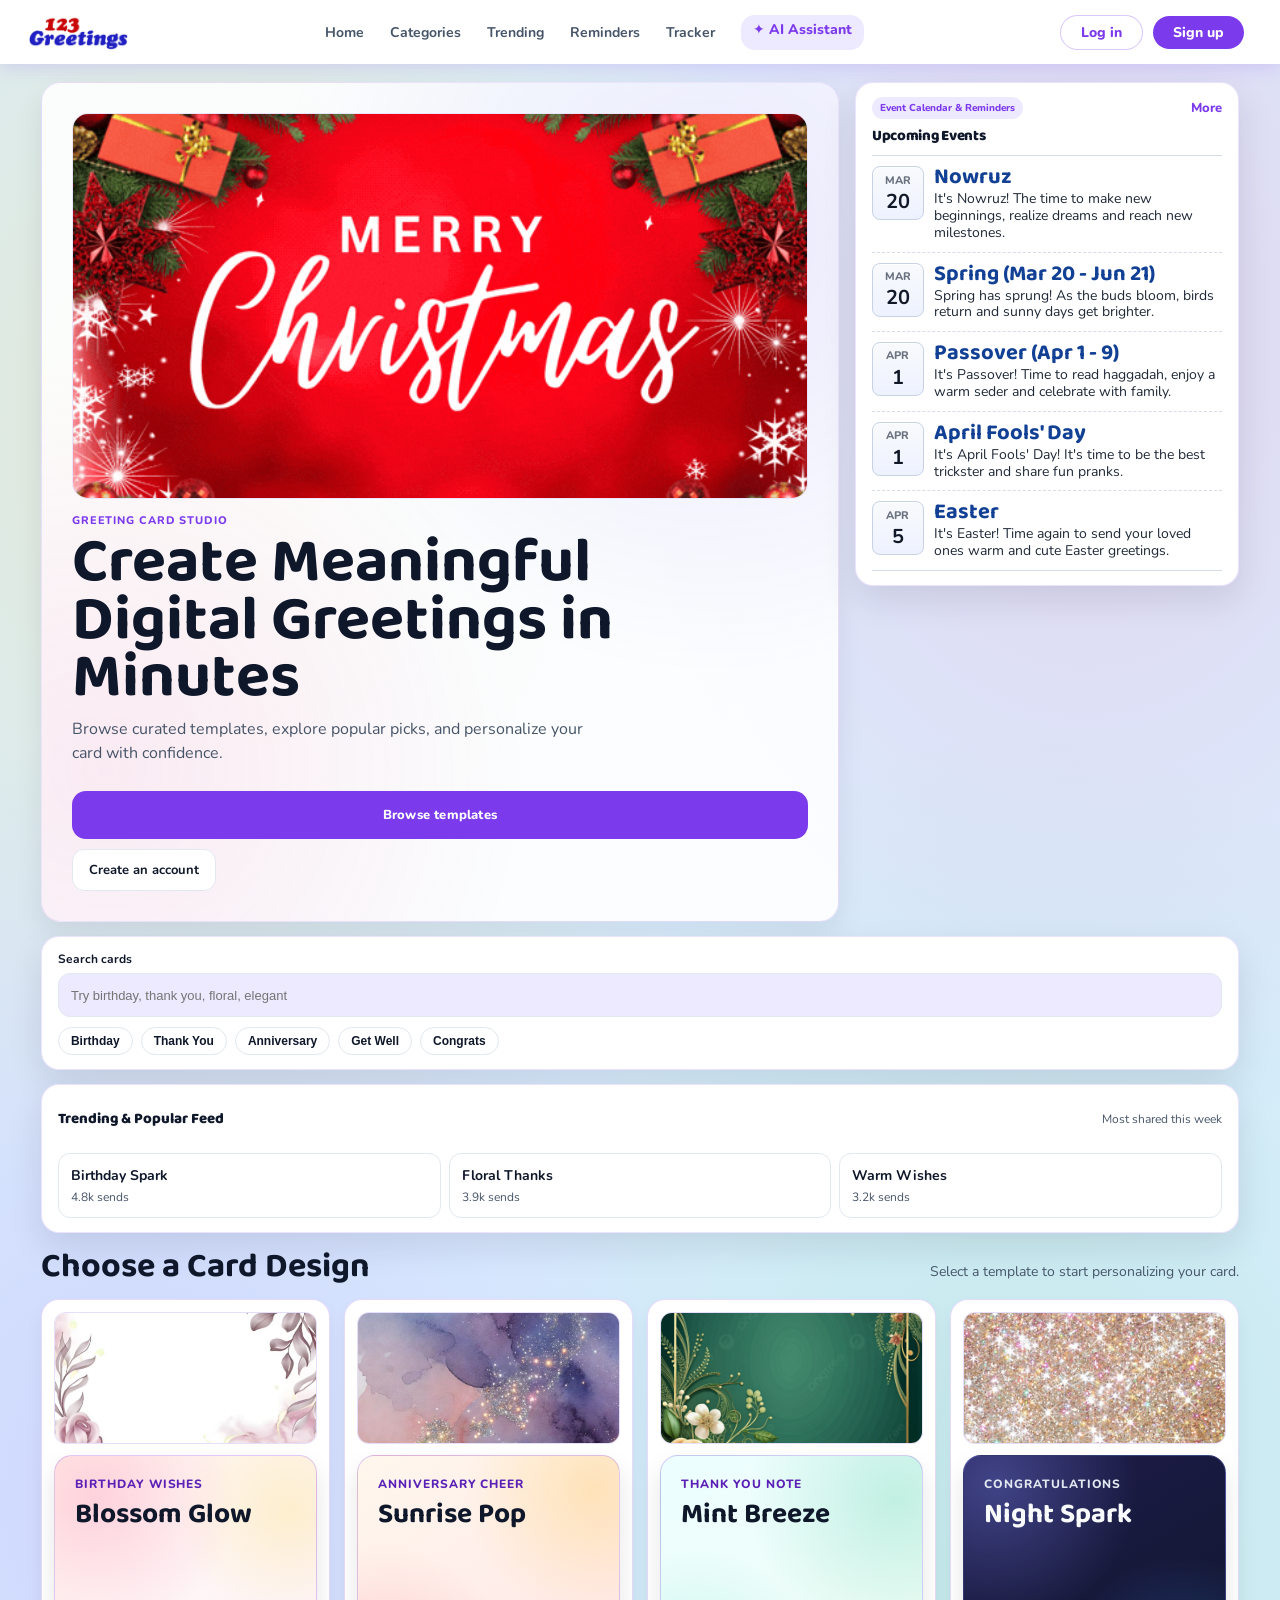
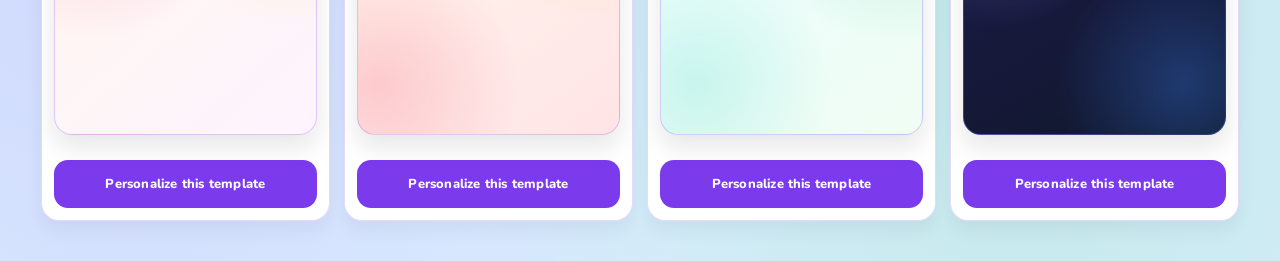
==== commit 47070748: "event calendar and reminder" ====
--- a/index.html
+++ b/index.html
@@ -22,7 +22,7 @@
         <a href="#" class="nav__link">Home</a>
         <a href="#" class="nav__link">Categories</a>
         <a href="#" class="nav__link">Trending</a>
-        <a href="#" class="nav__link">Reminders</a>
+        <a href="events.html" class="nav__link">Reminders</a>
         <a href="tracker.html" class="nav__link">Tracker</a>
         <a href="#" class="nav__link nav__link--ai">✦ AI Assistant</a>
       </nav>
@@ -39,7 +39,7 @@
     <section class="home-hero">
       <div class="home-hero__copy">
         <div class="home-hero__visual-wrap">
-          <img class="home-hero__visual" src="assets/hero-cards.svg" alt="Preview collage of greeting card styles" />
+          <img class="home-hero__visual" src="assets/homepagegif.gif" alt="Preview collage of greeting card styles" />
         </div>
         <p class="home-hero__eyebrow">Greeting Card Studio</p>
         <h1 class="home-hero__title">Create Meaningful Digital Greetings in Minutes</h1>
@@ -52,14 +52,48 @@
         </div>
       </div>
       <article class="home-hero__reminder card">
-        <p class="home-chip">Event Calendar &amp; Reminders</p>
-        <h2 class="benefits__title">Upcoming events</h2>
-        <ul class="home-reminders">
-          <li><span>Apr 02</span> Mom's Birthday</li>
-          <li><span>Apr 08</span> Team Appreciation Day</li>
-          <li><span>Apr 12</span> Wedding Anniversary</li>
+        <div class="home-reminder-head">
+          <p class="home-chip">Event Calendar &amp; Reminders</p>
+          <a href="events.html" class="home-reminder-more">More</a>
+        </div>
+        <h2 class="benefits__title home-reminder-title">Upcoming Events</h2>
+        <ul class="home-events-list">
+          <li>
+            <div class="home-event-date"><span>Mar</span><strong>20</strong></div>
+            <div class="home-event-text">
+              <h3>Nowruz</h3>
+              <p>It's Nowruz! The time to make new beginnings, realize dreams and reach new milestones.</p>
+            </div>
+          </li>
+          <li>
+            <div class="home-event-date"><span>Mar</span><strong>20</strong></div>
+            <div class="home-event-text">
+              <h3>Spring (Mar 20 - Jun 21)</h3>
+              <p>Spring has sprung! As the buds bloom, birds return and sunny days get brighter.</p>
+            </div>
+          </li>
+          <li>
+            <div class="home-event-date"><span>Apr</span><strong>1</strong></div>
+            <div class="home-event-text">
+              <h3>Passover (Apr 1 - 9)</h3>
+              <p>It's Passover! Time to read haggadah, enjoy a warm seder and celebrate with family.</p>
+            </div>
+          </li>
+          <li>
+            <div class="home-event-date"><span>Apr</span><strong>1</strong></div>
+            <div class="home-event-text">
+              <h3>April Fools' Day</h3>
+              <p>It's April Fools' Day! It's time to be the best trickster and share fun pranks.</p>
+            </div>
+          </li>
+          <li>
+            <div class="home-event-date"><span>Apr</span><strong>5</strong></div>
+            <div class="home-event-text">
+              <h3>Easter</h3>
+              <p>It's Easter! Time again to send your loved ones warm and cute Easter greetings.</p>
+            </div>
+          </li>
         </ul>
-        <button class="btn-secondary" type="button">View calendar</button>
       </article>
     </section>
 
@@ -106,7 +140,7 @@
 
       <div class="design-grid">
         <article class="design-card">
-          <img class="design-card__image" src="assets/template-blossom.svg" alt="Blossom Glow card preview" />
+          <img class="design-card__image" src="assets/pink-floral.jpg" alt="Blossom Glow card preview" />
           <div class="design-card__preview ecard ecard--blossom">
             <p class="ecard__occasion">Birthday wishes</p>
             <h3 class="ecard__heading">Blossom Glow</h3>
@@ -115,7 +149,7 @@
         </article>
 
         <article class="design-card">
-          <img class="design-card__image" src="assets/template-sunrise.svg" alt="Sunrise Pop card preview" />
+          <img class="design-card__image" src="assets/blue-pink-glitter.jpg" alt="Sunrise Pop card preview" />
           <div class="design-card__preview ecard ecard--sunrise">
             <p class="ecard__occasion">Anniversary cheer</p>
             <h3 class="ecard__heading">Sunrise Pop</h3>
@@ -124,7 +158,7 @@
         </article>
 
         <article class="design-card">
-          <img class="design-card__image" src="assets/template-mint.svg" alt="Mint Breeze card preview" />
+          <img class="design-card__image" src="assets/green-floral.jpg" alt="Mint Breeze card preview" />
           <div class="design-card__preview ecard ecard--mint">
             <p class="ecard__occasion">Thank you note</p>
             <h3 class="ecard__heading">Mint Breeze</h3>
@@ -133,7 +167,7 @@
         </article>
 
         <article class="design-card">
-          <img class="design-card__image" src="assets/template-night.svg" alt="Night Spark card preview" />
+          <img class="design-card__image" src="assets/glitter.jpg" alt="Night Spark card preview" />
           <div class="design-card__preview ecard ecard--night">
             <p class="ecard__occasion">Congratulations</p>
             <h3 class="ecard__heading">Night Spark</h3>
--- a/shared.css
+++ b/shared.css
@@ -154,6 +154,7 @@
   display: grid;
   grid-template-columns: minmax(0, 1.35fr) minmax(340px, 0.65fr);
   gap: 16px;
+  align-items: start;
 }
 
 .home-hero__copy{
@@ -175,12 +176,14 @@
   border: 1px solid rgba(124, 58, 237, 0.14);
   margin-bottom: 14px;
   background: #FFFFFF;
+  max-height: 900px;
 }
 
 .home-hero__visual{
   display: block;
   width: 100%;
-  height: auto;
+  height: clamp(300px, 30vw, 900px);
+  object-fit: cover;
   transform-origin: center;
   animation: floatCardArt 7s ease-in-out infinite;
 }
@@ -233,17 +236,15 @@
   border-radius: 20px;
   box-shadow: 0 12px 28px rgba(15, 23, 42, 0.08);
   position: relative;
+  align-self: start;
+  border: 1px solid rgba(148, 163, 184, 0.3);
+  background:
+    linear-gradient(180deg, rgba(255, 255, 255, 0.94), rgba(255, 255, 255, 0.98)),
+    radial-gradient(circle at 86% 6%, rgba(124, 58, 237, 0.08), transparent 42%);
 }
 
 .home-hero__reminder::after{
-  content: "";
-  position: absolute;
-  inset: auto 16px 16px auto;
-  width: 90px;
-  height: 90px;
-  border-radius: 50%;
-  background: radial-gradient(circle at 35% 35%, rgba(124, 58, 237, 0.22), rgba(124, 58, 237, 0));
-  pointer-events: none;
+  content: none;
 }
 
 .home-chip{
@@ -257,32 +258,102 @@
   background: var(--chip-purple);
 }
 
-.home-reminders{
-  margin: 10px 0 12px;
+.home-reminder-head{
+  display: flex;
+  align-items: center;
+  justify-content: space-between;
+  gap: 10px;
+  margin-bottom: 10px;
+}
+
+.home-reminder-head .home-chip{
+  margin: 0;
+}
+
+.home-reminder-more{
+  font-size: 13px;
+  font-weight: 800;
+  color: var(--purple);
+}
+
+.home-reminder-more:hover{
+  color: #5B21B6;
+  text-decoration: underline;
+}
+
+.home-reminder-title{
+  margin-top: 8px;
+  margin-bottom: 8px;
+  font-size: clamp(28px, 3.6vw, 44px);
+  line-height: 0.95;
+  letter-spacing: -0.02em;
+}
+
+.home-events-list{
+  margin: 0;
   padding: 0;
   list-style: none;
-  display: grid;
-  gap: 7px;
-}
-
-.home-reminders li{
-  display: flex;
-  gap: 8px;
-  align-items: center;
-  font-size: 13px;
-}
-
-.home-reminders span{
-  display: inline-flex;
-  align-items: center;
-  justify-content: center;
-  min-width: 52px;
-  height: 24px;
-  border-radius: 999px;
-  background: #F1F5F9;
-  color: var(--muted);
+  border-top: 1px solid #d6dbe8;
+  border-bottom: 1px solid #d6dbe8;
+}
+
+.home-events-list li{
+  display: grid;
+  grid-template-columns: 52px minmax(0, 1fr);
+  gap: 10px;
+  align-items: start;
+  padding: 10px 0;
+  border-bottom: 1px dashed #d7dce9;
+  transition: background-color 0.18s ease;
+}
+
+.home-events-list li:hover{
+  background: rgba(124, 58, 237, 0.04);
+}
+
+.home-events-list li:last-child{
+  border-bottom: none;
+}
+
+.home-event-date{
+  border: 1px solid #c7d2e5;
+  border-radius: 8px;
+  background: linear-gradient(180deg, #f8fafc, #eef2ff);
+  display: grid;
+  place-items: center;
+  min-height: 54px;
+  padding: 4px 2px;
+  box-shadow: inset 0 1px 0 rgba(255, 255, 255, 0.8);
+}
+
+.home-event-date span{
   font-size: 11px;
   font-weight: 800;
+  color: #6b7280;
+  text-transform: uppercase;
+  line-height: 1;
+}
+
+.home-event-date strong{
+  font-size: 20px;
+  color: #111827;
+  line-height: 1;
+}
+
+.home-event-text h3{
+  margin: 0;
+  color: #114094;
+  font-size: 22px;
+  line-height: 1;
+  font-family: "Baloo 2", cursive;
+}
+
+.home-event-text p{
+  margin: 3px 0 0;
+  color: #1f2937;
+  font-size: 14px;
+  line-height: 1.2;
+  max-width: 40ch;
 }
 
 .home-tools,
@@ -1255,6 +1326,22 @@
     grid-template-columns: 1fr;
   }
 
+  .home-reminder-title{
+    font-size: clamp(24px, 7vw, 38px);
+  }
+
+  .home-events-list li{
+    grid-template-columns: 48px minmax(0, 1fr);
+  }
+
+  .home-event-text h3{
+    font-size: clamp(21px, 4.3vw, 28px);
+  }
+
+  .home-event-text p{
+    font-size: clamp(16px, 3.4vw, 20px);
+  }
+
   .trending-strip,
   .design-grid{
     grid-template-columns: repeat(2, minmax(0, 1fr));
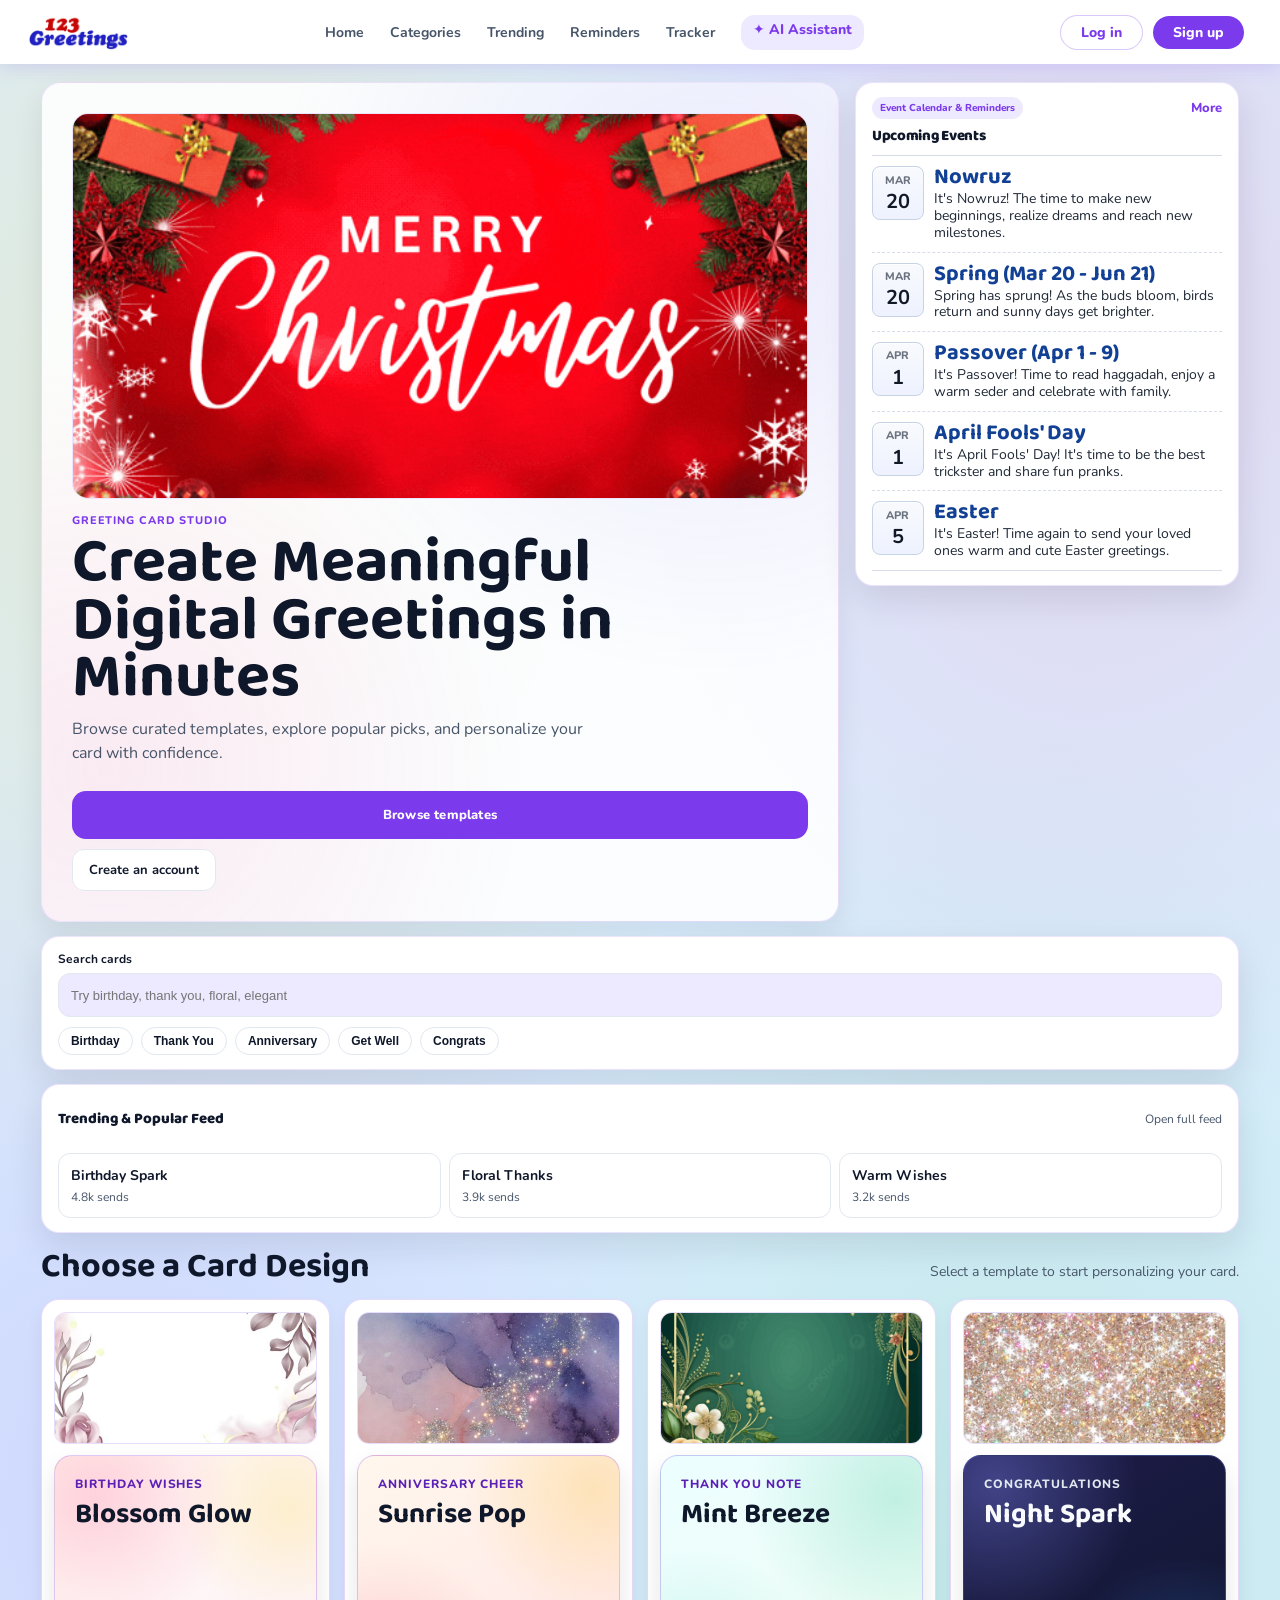
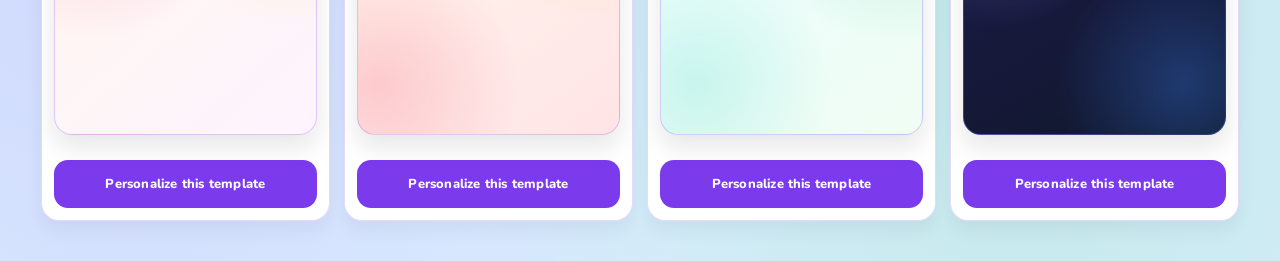
==== commit aad99bd8: "categorization and trending" ====
--- a/index.html
+++ b/index.html
@@ -19,9 +19,9 @@
       </a>
 
       <nav class="nav__links">
-        <a href="#" class="nav__link">Home</a>
-        <a href="#" class="nav__link">Categories</a>
-        <a href="#" class="nav__link">Trending</a>
+        <a href="index.html" class="nav__link">Home</a>
+        <a href="categories.html" class="nav__link">Categories</a>
+        <a href="trending.html" class="nav__link">Trending</a>
         <a href="events.html" class="nav__link">Reminders</a>
         <a href="tracker.html" class="nav__link">Tracker</a>
         <a href="#" class="nav__link nav__link--ai">✦ AI Assistant</a>
@@ -114,7 +114,7 @@
     <section class="home-trending card" aria-labelledby="trendingTitle">
       <div class="home-section-head">
         <h2 id="trendingTitle" class="benefits__title">Trending &amp; Popular Feed</h2>
-        <p class="muted">Most shared this week</p>
+        <p class="muted"><a href="trending.html">Open full feed</a></p>
       </div>
       <div class="trending-strip">
         <article class="trend-pill">
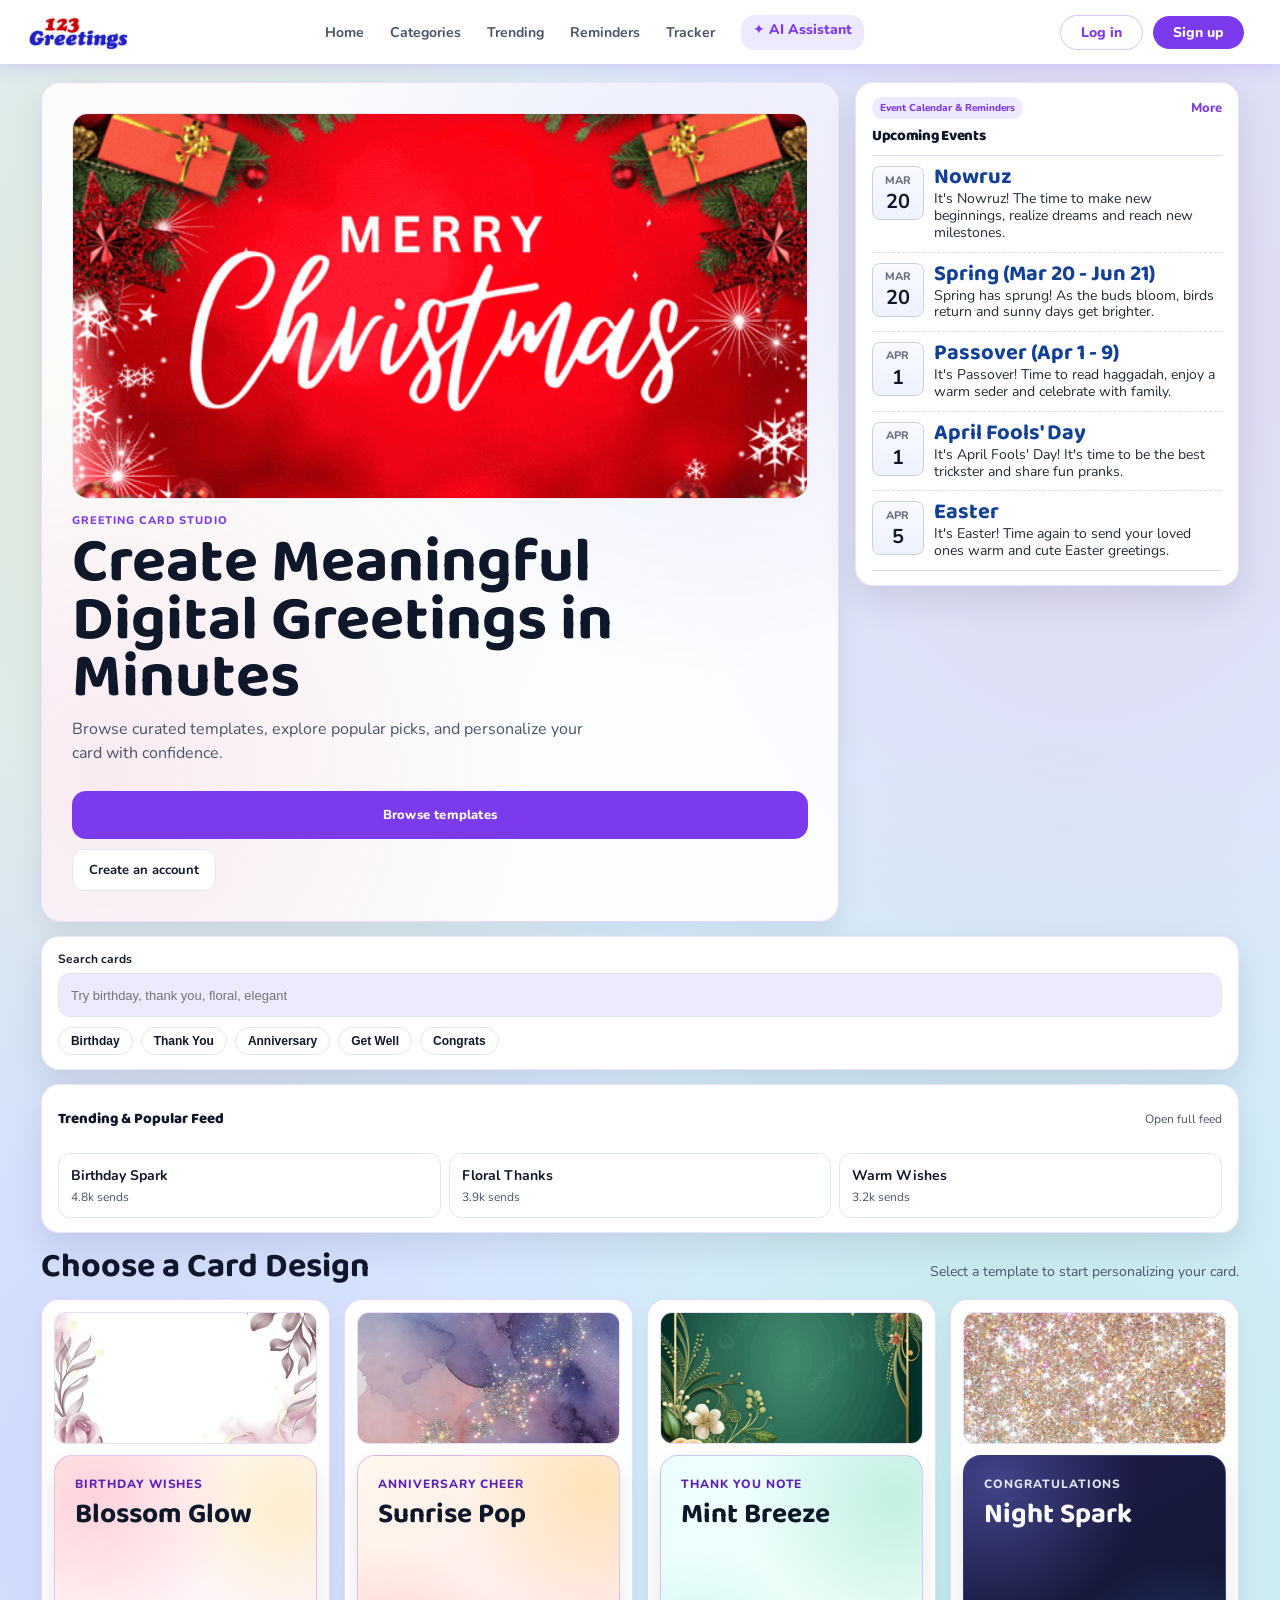
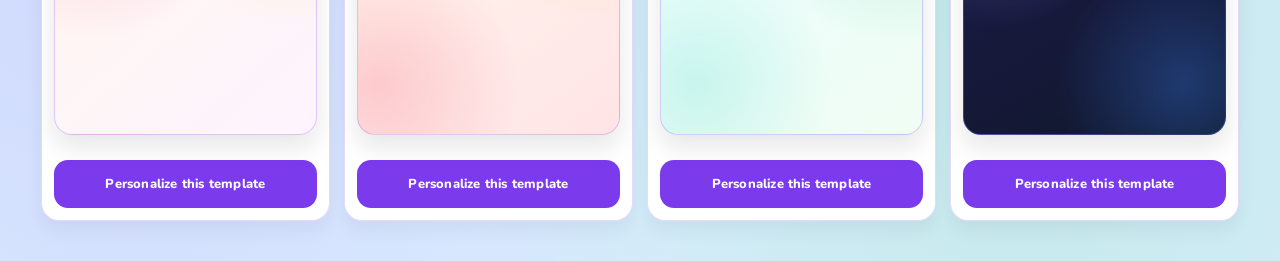
==== commit 16866e4b: "file organizationssss" ====
--- a/index.html
+++ b/index.html
@@ -7,8 +7,8 @@
   <link rel="preconnect" href="https://fonts.googleapis.com" />
   <link rel="preconnect" href="https://fonts.gstatic.com" crossorigin />
   <link href="https://fonts.googleapis.com/css2?family=Baloo+2:wght@700;800&family=Nunito:wght@400;600;700;800&display=swap" rel="stylesheet" />
-  <link rel="stylesheet" href="shared.css" />
-  <link rel="stylesheet" href="index.css" />
+  <link rel="stylesheet" href="styles/shared.css" />
+  <link rel="stylesheet" href="styles/index.css" />
 </head>
 <body class="home-page">
   <!-- NAVBAR -->
@@ -178,6 +178,6 @@
     </section>
   </main>
 
-  <script src="script.js"></script>
+  <script src="scripts/script.js"></script>
 </body>
 </html>
--- a/styles/shared.css
+++ b/styles/shared.css
@@ -0,0 +1,2671 @@
+:root{
+  /* Greeting Card Palette */
+  --bg: #FFF0F5;
+  --card: #FFFFFF;
+  --border: #E2E8F0;
+  --text: #0F172A;
+  --muted: #475569;
+
+  --primary: #7C3AED;
+  --purple: #7C3AED;
+  --pink: #FF3D8D;
+  --red: #EF4444;
+  --blue: #2563EB;
+  --yellow: #FACC15;
+  --green: #22C55E;
+
+  /* Solid chip backgrounds */
+  --chip-purple: #EDE9FE;
+  --chip-pink: #FCE7F3;
+  --chip-red: #FEE2E2;
+  --chip-blue: #DBEAFE;
+  --chip-yellow: #FEF9C3;
+  --chip-green: #DCFCE7;
+
+  /* legacy aliases */
+  --violet: #7C3AED;
+  --mint: #22C55E;
+  --chip-violet: #EDE9FE;
+  --chip-green: #DCFCE7;
+
+  --shadow: 0 14px 34px rgba(15, 23, 42, 0.10);
+  --radius: 18px;
+}
+
+*{box-sizing:border-box}
+body{
+  margin:0;
+  font-family: "Nunito", system-ui, sans-serif;
+  color:var(--text);
+  background: var(--bg);
+}
+
+a{color:inherit; text-decoration:none}
+
+.nav{
+  position:sticky; top:0;
+  background: #FFFFFF;
+  box-shadow: 0 4px 16px rgba(124, 58, 237, 0.15);
+  height:64px;
+  display:flex;
+  align-items:center;
+  z-index:10;
+}
+
+.nav__inner{
+  width: 100%;
+  max-width: 1180px;
+  margin:0 auto;
+  padding: 0 12px;
+  display:flex;
+  justify-content: space-between;
+  align-items:center;
+  gap: 22px;
+}
+
+.brand{
+  display:flex;
+  align-items:center;
+  flex-shrink: 0;
+  margin-left: -8px;
+}
+.brand__logo{
+  display:block;
+  height: 36px;
+  width: auto;
+  object-fit: contain;
+}
+
+.nav__links{
+  display:flex; gap:26px;
+  color: #475569;
+  font-size:14px;
+  font-weight: 700;
+}
+.nav__link{ padding:8px 0; }
+.nav__link:hover{ color: #7C3AED; }
+.nav__link--ai{
+  color: #7C3AED;
+  font-weight: 800;
+  background: #EDE9FE;
+  padding: 5px 12px;
+  border-radius: 14px;
+}
+.nav__link--ai:hover{ background: #DDD6FE; color: #5B21B6; }
+
+.nav__action{
+  flex-shrink: 0;
+  font-size:14px;
+  color: #fff;
+  font-weight:800;
+  background: var(--primary);
+  padding: 7px 20px;
+  border-radius: 20px;
+  transition: background 0.18s;
+}
+.nav__action:hover{
+  background: #6D28D9;
+}
+
+.nav__actions{
+  display: flex;
+  align-items: center;
+  gap: 10px;
+}
+
+.nav__action--ghost{
+  background: #FFFFFF;
+  color: var(--purple);
+  border: 1px solid rgba(124, 58, 237, 0.28);
+}
+
+.nav__action--ghost:hover{
+  background: #F5F3FF;
+}
+
+.page{
+  background:
+    radial-gradient(ellipse at 15% 20%, rgba(250, 204, 21, 0.18) 0%, transparent 40%),
+    radial-gradient(ellipse at 85% 15%, rgba(255, 61, 141, 0.14) 0%, transparent 38%),
+    radial-gradient(ellipse at 80% 85%, rgba(34, 197, 94, 0.14) 0%, transparent 40%),
+    radial-gradient(ellipse at 10% 80%, rgba(124, 58, 237, 0.13) 0%, transparent 38%),
+    #DBEEFF;
+  min-height: calc(100vh - 64px);
+  padding: 24px 0 40px;
+  display:flex;
+  justify-content:center;
+  align-items:center;
+}
+
+.home-page .page{
+  display: block;
+  min-height: calc(100vh - 64px);
+  padding: 18px clamp(16px, 3.2vw, 44px) 40px;
+}
+
+.home-page .nav__inner{
+  max-width: none;
+  padding: 0 clamp(14px, 2.8vw, 38px);
+}
+
+.home-hero{
+  width: 100%;
+  margin: 0;
+  display: grid;
+  grid-template-columns: minmax(0, 1.35fr) minmax(340px, 0.65fr);
+  gap: 16px;
+  align-items: start;
+}
+
+.home-hero__copy{
+  background:
+    radial-gradient(circle at 84% 18%, rgba(99, 102, 241, 0.12), transparent 46%),
+    radial-gradient(circle at 8% 82%, rgba(236, 72, 153, 0.1), transparent 42%),
+    rgba(255, 255, 255, 0.88);
+  border: 1px solid rgba(124, 58, 237, 0.12);
+  border-radius: 20px;
+  padding: clamp(18px, 2.4vw, 30px);
+  box-shadow: 0 12px 28px rgba(15, 23, 42, 0.08);
+  position: relative;
+  overflow: hidden;
+}
+
+.home-hero__visual-wrap{
+  border-radius: 16px;
+  overflow: hidden;
+  border: 1px solid rgba(124, 58, 237, 0.14);
+  margin-bottom: 14px;
+  background: #FFFFFF;
+  max-height: 900px;
+}
+
+.home-hero__visual{
+  display: block;
+  width: 100%;
+  height: clamp(300px, 30vw, 900px);
+  object-fit: cover;
+  transform-origin: center;
+  animation: floatCardArt 7s ease-in-out infinite;
+}
+
+.home-hero__eyebrow{
+  margin: 0;
+  font-size: 11px;
+  letter-spacing: 0.08em;
+  text-transform: uppercase;
+  color: var(--purple);
+  font-weight: 800;
+}
+
+.home-hero__title{
+  margin: 6px 0 10px;
+  font-family: "Baloo 2", cursive;
+  font-size: clamp(38px, 4.9vw, 64px);
+  line-height: 0.92;
+  max-width: 15ch;
+}
+
+.home-hero__subtitle{
+  margin: 0;
+  color: var(--muted);
+  max-width: 52ch;
+  font-size: 16px;
+  line-height: 1.5;
+}
+
+.home-hero__actions{
+  margin-top: 12px;
+  display: flex;
+  gap: 10px;
+  flex-wrap: wrap;
+}
+
+.home-hero__btn{
+  width: auto;
+  min-width: 132px;
+  height: 40px;
+  margin-top: 0;
+  padding: 0 14px;
+  display: inline-flex;
+  align-items: center;
+  justify-content: center;
+}
+
+.home-hero__reminder{
+  padding: clamp(14px, 1.6vw, 20px);
+  border-radius: 20px;
+  box-shadow: 0 12px 28px rgba(15, 23, 42, 0.08);
+  position: relative;
+  align-self: start;
+  border: 1px solid rgba(148, 163, 184, 0.3);
+  background:
+    linear-gradient(180deg, rgba(255, 255, 255, 0.94), rgba(255, 255, 255, 0.98)),
+    radial-gradient(circle at 86% 6%, rgba(124, 58, 237, 0.08), transparent 42%);
+}
+
+.home-hero__reminder::after{
+  content: none;
+}
+
+.home-chip{
+  width: fit-content;
+  margin: 0 0 6px;
+  font-size: 10px;
+  font-weight: 800;
+  color: var(--purple);
+  border-radius: 999px;
+  padding: 4px 8px;
+  background: var(--chip-purple);
+}
+
+.home-reminder-head{
+  display: flex;
+  align-items: center;
+  justify-content: space-between;
+  gap: 10px;
+  margin-bottom: 10px;
+}
+
+.home-reminder-head .home-chip{
+  margin: 0;
+}
+
+.home-reminder-more{
+  font-size: 13px;
+  font-weight: 800;
+  color: var(--purple);
+}
+
+.home-reminder-more:hover{
+  color: #5B21B6;
+  text-decoration: underline;
+}
+
+.home-reminder-title{
+  margin-top: 8px;
+  margin-bottom: 8px;
+  font-size: clamp(28px, 3.6vw, 44px);
+  line-height: 0.95;
+  letter-spacing: -0.02em;
+}
+
+.home-events-list{
+  margin: 0;
+  padding: 0;
+  list-style: none;
+  border-top: 1px solid #d6dbe8;
+  border-bottom: 1px solid #d6dbe8;
+}
+
+.home-events-list li{
+  display: grid;
+  grid-template-columns: 52px minmax(0, 1fr);
+  gap: 10px;
+  align-items: start;
+  padding: 10px 0;
+  border-bottom: 1px dashed #d7dce9;
+  transition: background-color 0.18s ease;
+}
+
+.home-events-list li:hover{
+  background: rgba(124, 58, 237, 0.04);
+}
+
+.home-events-list li:last-child{
+  border-bottom: none;
+}
+
+.home-event-date{
+  border: 1px solid #c7d2e5;
+  border-radius: 8px;
+  background: linear-gradient(180deg, #f8fafc, #eef2ff);
+  display: grid;
+  place-items: center;
+  min-height: 54px;
+  padding: 4px 2px;
+  box-shadow: inset 0 1px 0 rgba(255, 255, 255, 0.8);
+}
+
+.home-event-date span{
+  font-size: 11px;
+  font-weight: 800;
+  color: #6b7280;
+  text-transform: uppercase;
+  line-height: 1;
+}
+
+.home-event-date strong{
+  font-size: 20px;
+  color: #111827;
+  line-height: 1;
+}
+
+.home-event-text h3{
+  margin: 0;
+  color: #114094;
+  font-size: 22px;
+  line-height: 1;
+  font-family: "Baloo 2", cursive;
+}
+
+.home-event-text p{
+  margin: 3px 0 0;
+  color: #1f2937;
+  font-size: 14px;
+  line-height: 1.2;
+  max-width: 40ch;
+}
+
+.home-tools,
+.home-trending,
+.home-designs,
+.personalization{
+  width: 100%;
+  margin: 14px 0 0;
+}
+
+.home-tools{
+  padding: clamp(14px, 1.8vw, 20px);
+  display: grid;
+  gap: 10px;
+  border-radius: 18px;
+  position: relative;
+}
+
+.home-tools__chips{
+  display: flex;
+  gap: 8px;
+  flex-wrap: wrap;
+}
+
+.home-category{
+  border: 1px solid var(--border);
+  border-radius: 999px;
+  background: #fff;
+  color: var(--text);
+  font-size: 12px;
+  font-weight: 800;
+  padding: 6px 12px;
+  cursor: pointer;
+}
+
+.home-category:hover{
+  background: var(--chip-purple);
+  border-color: rgba(124, 58, 237, 0.3);
+}
+
+.home-trending{
+  padding: clamp(14px, 1.8vw, 20px);
+  border-radius: 18px;
+}
+
+.home-section-head{
+  display: flex;
+  align-items: baseline;
+  justify-content: space-between;
+  gap: 10px;
+}
+
+.trending-strip{
+  display: grid;
+  grid-template-columns: repeat(3, minmax(0, 1fr));
+  gap: 8px;
+  margin-top: 10px;
+}
+
+.trend-pill{
+  border: 1px solid var(--border);
+  border-radius: 12px;
+  background: #fff;
+  padding: 12px;
+  display: grid;
+  gap: 4px;
+  transition: transform 0.22s ease, box-shadow 0.22s ease, border-color 0.22s ease;
+}
+
+.trend-pill:hover{
+  transform: translateY(-3px);
+  border-color: rgba(124, 58, 237, 0.26);
+  box-shadow: 0 10px 20px rgba(15, 23, 42, 0.08);
+}
+
+.trend-pill strong{
+  font-size: 14px;
+}
+
+.trend-pill span{
+  color: var(--muted);
+  font-size: 12px;
+}
+
+.design-grid{
+  margin-top: 10px;
+  display: grid;
+  grid-template-columns: repeat(4, minmax(0, 1fr));
+  gap: 14px;
+}
+
+.design-card{
+  border: 1px solid rgba(124, 58, 237, 0.18);
+  background: #fff;
+  border-radius: 18px;
+  padding: 12px;
+  display: grid;
+  gap: 11px;
+  box-shadow: 0 10px 18px rgba(15, 23, 42, 0.05);
+  transition: transform 0.25s ease, box-shadow 0.25s ease, border-color 0.25s ease;
+}
+
+.design-card:hover{
+  transform: translateY(-5px);
+  border-color: rgba(124, 58, 237, 0.34);
+  box-shadow: 0 18px 28px rgba(15, 23, 42, 0.12);
+}
+
+.design-card__image{
+  width: 100%;
+  height: 132px;
+  object-fit: cover;
+  border-radius: 12px;
+  border: 1px solid rgba(124, 58, 237, 0.14);
+  background: #F8FAFC;
+}
+
+.design-card__preview{
+  min-height: 160px;
+  padding: 14px;
+}
+
+.design-card__preview .ecard__heading{
+  font-size: 28px;
+}
+
+.design-pick{
+  display: inline-flex;
+  align-items: center;
+  justify-content: center;
+  width: 100%;
+  margin-top: 0;
+  height: 40px;
+  transition: transform 0.18s ease;
+}
+
+.design-pick:hover{
+  transform: translateY(-1px);
+}
+
+.home-hero,
+.home-tools,
+.home-trending,
+.home-designs{
+  animation: sectionRise 0.55s ease both;
+}
+
+.home-tools{ animation-delay: 0.08s; }
+.home-trending{ animation-delay: 0.16s; }
+.home-designs{ animation-delay: 0.24s; }
+
+@keyframes sectionRise{
+  from{
+    opacity: 0;
+    transform: translateY(16px);
+  }
+  to{
+    opacity: 1;
+    transform: translateY(0);
+  }
+}
+
+@keyframes floatCardArt{
+  0%, 100%{
+    transform: translateY(0px) scale(1);
+  }
+  50%{
+    transform: translateY(-6px) scale(1.01);
+  }
+}
+
+@media (prefers-reduced-motion: reduce){
+  .home-hero,
+  .home-tools,
+  .home-trending,
+  .home-designs,
+  .home-hero__visual,
+  .design-card,
+  .trend-pill,
+  .design-pick,
+  .ecard__effect-layer{
+    animation: none !important;
+    transition: none !important;
+    transform: none !important;
+  }
+}
+
+.personalization--hidden{
+  display: none;
+}
+
+.personalization-page .page{
+  display: block;
+  min-height: calc(100vh - 64px);
+  padding: 0;
+  background:
+    radial-gradient(circle at 8% 10%, rgba(99, 102, 241, 0.12), transparent 35%),
+    radial-gradient(circle at 92% 16%, rgba(236, 72, 153, 0.1), transparent 34%),
+    radial-gradient(circle at 82% 90%, rgba(16, 185, 129, 0.1), transparent 36%),
+    #F8FAFC;
+}
+
+.personalization--page{
+  width: 100%;
+  margin: 0;
+  padding: 14px clamp(14px, 2.5vw, 28px) 18px;
+}
+
+.personalization__head--page{
+  display: flex;
+  align-items: flex-start;
+  justify-content: space-between;
+  gap: 16px;
+  padding: 14px 16px;
+  border: 1px solid rgba(124, 58, 237, 0.12);
+  border-radius: 16px;
+  background: rgba(255, 255, 255, 0.82);
+  backdrop-filter: blur(8px);
+}
+
+.personalization__workspace--page{
+  grid-template-columns: minmax(320px, 0.75fr) minmax(520px, 1.25fr);
+  min-height: calc(100vh - 170px);
+  gap: 18px;
+  padding: 0;
+  border: none;
+  background: transparent;
+  box-shadow: none;
+}
+
+.personalization-page .editor-panel{
+  max-height: calc(100vh - 190px);
+  position: sticky;
+  top: 78px;
+  border: 1px solid #E2E8F0;
+  border-radius: 18px;
+  background: #FFFFFF;
+  box-shadow: 0 16px 28px rgba(15, 23, 42, 0.08);
+  align-content: flex-start;
+  overflow: auto;
+}
+
+.personalization-page .editor-panel::-webkit-scrollbar{
+  width: 8px;
+}
+
+.personalization-page .editor-panel::-webkit-scrollbar-thumb{
+  background: #CBD5E1;
+  border-radius: 999px;
+}
+
+.personalization-page .editor-panel__group{
+  background: #FFFFFF;
+  border: 1px solid #E5E7EB;
+}
+
+.personalization-page .editor-panel__title{
+  color: #111827;
+  letter-spacing: 0.01em;
+}
+
+.personalization-page .editor-panel__actions{
+  position: sticky;
+  bottom: 0;
+  padding-top: 10px;
+  background: linear-gradient(to bottom, rgba(255, 255, 255, 0), #FFFFFF 28%);
+}
+
+.personalization-page .editor-canvas{
+  min-height: calc(100vh - 190px);
+  padding: 18px;
+  border: 1px solid rgba(124, 58, 237, 0.18);
+  border-radius: 20px;
+  background:
+    radial-gradient(circle at 14% 10%, rgba(255, 255, 255, 0.95), rgba(255, 255, 255, 0.1) 45%),
+    linear-gradient(145deg, #EEF2FF, #F8FAFC 45%, #FDF2F8);
+  box-shadow: 0 18px 30px rgba(15, 23, 42, 0.1);
+  align-content: stretch;
+}
+
+.personalization-page .ecard{
+  min-height: 100%;
+  width: min(100%, 920px);
+  margin: 0 auto;
+  border-radius: 24px;
+  padding: 24px;
+  box-shadow: 0 22px 34px rgba(15, 23, 42, 0.18);
+}
+
+.personalization-page .ecard__heading{
+  font-size: clamp(40px, 5vw, 68px);
+}
+
+.personalization-page .ecard__message{
+  font-size: clamp(17px, 1.8vw, 24px);
+  max-width: 36ch;
+}
+
+.layout{
+  width:min(860px, 80%);
+  margin:0 auto;
+  display:grid;
+  grid-template-columns: 1.2fr 0.8fr;
+  gap: 16px;
+  align-items:center;
+}
+
+.card{
+  background:var(--card);
+  border:1px solid rgba(124,58,237,0.14);
+  border-radius: var(--radius);
+  box-shadow: var(--shadow);
+  padding: 14px 16px;
+}
+
+.card__title{
+  font-family: "Baloo 2", cursive;
+  font-size:26px;
+  line-height:1.1;
+  margin: 0 0 8px;
+  letter-spacing:-0.02em;
+}
+.card__subtitle{
+  margin:0 0 14px;
+  color:var(--muted);
+  font-size:13px;
+}
+
+.form{ margin-top: 8px; }
+
+.field{ margin: 11px 0; }
+
+.label{
+  display:block;
+  font-size:12px;
+  font-weight:700;
+  margin-bottom:6px;
+}
+.label-row{
+  display:flex; align-items:center; gap:10px;
+  margin-bottom:6px;
+}
+.muted{ color: var(--muted); font-size:12px; }
+
+.req{ color: var(--pink); font-weight:800; margin-left:4px; }
+
+.input{
+  width:100%;
+  height:44px;
+  padding: 0 12px;
+  border-radius: 12px;
+  border:1px solid var(--border);
+  background: var(--chip-purple);
+  outline:none;
+  font-size:13px;
+  color: var(--text);
+}
+.input:focus{
+  border-color: var(--purple);
+  box-shadow: 0 0 0 4px var(--chip-purple);
+  background:#fff;
+}
+.input--error{
+  border-color: var(--red);
+}
+
+.input-wrap{
+  position:relative;
+}
+.eye{
+  position:absolute;
+  right:12px; top:50%;
+  transform: translateY(-50%);
+  border:none;
+  background:transparent;
+  cursor:pointer;
+  font-size:16px;
+  opacity:0.7;
+}
+.eye:hover{ opacity:1; }
+
+.helper{
+  margin:6px 0 0;
+  color:var(--muted);
+  font-size:12px;
+}
+.helper--error{
+  color: var(--pink);
+  font-weight:700;
+}
+
+.dob{
+  display:grid;
+  grid-template-columns: 1fr 1fr 1fr;
+  gap:10px;
+}
+
+.select{
+  width:100%;
+}
+.select__btn{
+  width:100%;
+  height:44px;
+  border-radius:12px;
+  border:1px solid var(--border);
+  background: var(--chip-purple);
+  display:flex;
+  align-items:center;
+  justify-content:space-between;
+  padding: 0 12px;
+  font-size:13px;
+  color:var(--text);
+}
+.select__btn:hover{
+  background: var(--chip-pink);
+}
+.chev{ opacity:0.65; }
+
+.checks{
+  margin-top: 6px;
+  display:flex;
+  flex-direction:column;
+  gap:8px;
+}
+.check{
+  display:flex;
+  gap:8px;
+  align-items:flex-start;
+  font-size:12px;
+  color:var(--text);
+}
+.check input{
+  margin-top:2px;
+  width:16px; height:16px;
+  accent-color: var(--purple);
+}
+
+.link{
+  color: var(--blue);
+  font-weight:800;
+}
+.link:hover{ text-decoration:underline; }
+
+.btn-primary{
+  width:100%;
+  height:48px;
+  margin-top: 14px;
+  border:none;
+  border-radius: 14px;
+  background: var(--primary);
+  color:#fff;
+  font-weight:800;
+  cursor:pointer;
+  font-size:13px;
+  letter-spacing: .2px;
+}
+.btn-primary:hover{
+  background: #6D28D9;
+  box-shadow: 0 14px 28px rgba(124, 58, 237, 0.22);
+}
+
+.bottom{
+  text-align:center;
+  margin: 12px 0 0;
+  font-size:12px;
+  color:var(--text);
+}
+
+.benefits{
+  padding-top: 0;
+}
+.benefits__title{
+  font-family: "Baloo 2", cursive;
+  margin: 0 0 12px;
+  font-size:15px;
+  font-weight:800;
+}
+.benefit{
+  display:flex;
+  align-items:center;
+  gap:12px;
+  padding: 9px 0;
+}
+.benefit p{
+  margin:0;
+  color:var(--text);
+  font-size:13px;
+  font-weight:600;
+}
+
+.badge{
+  width:34px; height:34px;
+  border-radius: 10px;
+  display:grid; place-items:center;
+  font-size:15px;
+}
+.benefit__icon{
+  width: 18px;
+  height: 18px;
+  display: block;
+  stroke: currentColor;
+  fill: none;
+  stroke-width: 1.8;
+  stroke-linecap: round;
+  stroke-linejoin: round;
+}
+.badge--violet{ background: rgba(255,255,255,0.55); color: var(--purple); }
+.badge--rose{ background: rgba(255,255,255,0.55); color: var(--pink); }
+.badge--pink{ background: rgba(255,255,255,0.55); color: var(--pink); }
+.badge--blue{ background: rgba(255,255,255,0.55); color: var(--blue); }
+.badge--green{ background: rgba(255,255,255,0.55); color: var(--green); }
+.badge--yellow{ background: rgba(255,255,255,0.55); color: #92400E; }
+.badge--red{ background: rgba(255,255,255,0.55); color: var(--red); }
+.badge--ai{ background: rgba(255,255,255,0.55); color: var(--purple); font-size: 16px; font-weight: 800; }
+
+.toast{
+  position: fixed;
+  left: 50%;
+  bottom: 22px;
+  transform: translateX(-50%);
+  background: #1F1235;
+  color:#fff;
+  padding: 12px 16px;
+  border-radius: 12px;
+  font-size:13px;
+  box-shadow: var(--shadow);
+  opacity:0;
+  pointer-events:none;
+  transition: opacity .2s ease, transform .2s ease;
+}
+.toast--show{
+  opacity:1;
+  transform: translateX(-50%) translateY(-4px);
+}
+
+/* E-card personalization module */
+.personalization{
+  margin: 16px auto 0;
+}
+
+.personalization__head{
+  margin-bottom: 12px;
+}
+
+.personalization__eyebrow{
+  margin: 0;
+  font-size: 11px;
+  font-weight: 800;
+  letter-spacing: 0.08em;
+  text-transform: uppercase;
+  color: #7C3AED;
+}
+
+.personalization__title{
+  margin: 2px 0 4px;
+  font-family: "Baloo 2", cursive;
+  font-size: 34px;
+  line-height: 1.05;
+}
+
+.personalization__subtitle{
+  margin: 0;
+  color: var(--muted);
+  font-size: 14px;
+}
+
+.personalization__workspace{
+  display: grid;
+  grid-template-columns: minmax(300px, 0.95fr) minmax(320px, 1.05fr);
+  gap: 16px;
+  padding: 16px;
+}
+
+.editor-panel{
+  border: 1px solid var(--border);
+  border-radius: 14px;
+  background: #FFFFFF;
+  padding: 14px;
+  display: grid;
+  gap: 14px;
+  align-content: start;
+}
+
+.editor-panel__group{
+  border: 1px solid #ECE7FF;
+  border-radius: 14px;
+  padding: 12px;
+  background: #FAF8FF;
+}
+
+.editor-panel__title{
+  margin: 0 0 10px;
+  font-size: 15px;
+  font-weight: 800;
+}
+
+.ecard-textarea{
+  min-height: 92px;
+  resize: vertical;
+  padding-top: 10px;
+  padding-bottom: 10px;
+}
+
+.control-row{
+  display: grid;
+  grid-template-columns: repeat(2, minmax(0, 1fr));
+  gap: 10px;
+}
+
+.range-wrap{
+  display: flex;
+  align-items: center;
+  gap: 10px;
+}
+
+.range{
+  width: 100%;
+  accent-color: var(--purple);
+}
+
+.range-value{
+  min-width: 44px;
+  font-size: 12px;
+  font-weight: 800;
+  color: var(--muted);
+}
+
+.color-input{
+  width: 100%;
+  height: 44px;
+  border-radius: 12px;
+  border: 1px solid var(--border);
+  background: #FFFFFF;
+  cursor: pointer;
+  padding: 6px;
+}
+
+.swatches{
+  display: flex;
+  gap: 8px;
+  flex-wrap: wrap;
+}
+
+.swatch{
+  border: 1px solid var(--border);
+  background: #fff;
+  color: var(--muted);
+  border-radius: 999px;
+  padding: 7px 12px;
+  font-size: 12px;
+  font-weight: 800;
+  cursor: pointer;
+}
+
+.swatch.is-active{
+  border-color: transparent;
+  background: var(--primary);
+  color: #fff;
+}
+
+.bg-picker{
+  display: grid;
+  grid-template-columns: repeat(3, minmax(0, 1fr));
+  gap: 8px;
+}
+
+.bg-choice{
+  border: 1px solid rgba(124, 58, 237, 0.2);
+  border-radius: 10px;
+  background: #FFFFFF;
+  min-height: 70px;
+  overflow: hidden;
+  padding: 0;
+  cursor: pointer;
+  position: relative;
+}
+
+.bg-choice img{
+  width: 100%;
+  height: 70px;
+  object-fit: cover;
+  display: block;
+}
+
+.bg-choice__label{
+  display: grid;
+  place-items: center;
+  width: 100%;
+  height: 70px;
+  font-size: 11px;
+  font-weight: 800;
+  color: var(--muted);
+  background: #F8FAFC;
+}
+
+.bg-choice.is-active{
+  border-color: var(--purple);
+  box-shadow: 0 0 0 2px rgba(124, 58, 237, 0.2);
+}
+
+.bg-choice:hover{
+  border-color: rgba(124, 58, 237, 0.45);
+  transform: translateY(-1px);
+}
+
+.editor-panel__actions{
+  display: grid;
+  gap: 8px;
+}
+
+.editor-panel__actions .btn-secondary,
+.editor-panel__actions .btn-primary{
+  width: 100%;
+}
+
+.editor-canvas{
+  border: 1px dashed rgba(124, 58, 237, 0.3);
+  border-radius: 14px;
+  background:
+    radial-gradient(circle at 12% 10%, rgba(255, 61, 141, 0.12), transparent 42%),
+    radial-gradient(circle at 88% 85%, rgba(124, 58, 237, 0.13), transparent 38%),
+    #F8FAFC;
+  padding: 12px;
+  display: grid;
+  align-content: start;
+}
+
+.editor-canvas__tag{
+  margin: 0 0 10px;
+  width: fit-content;
+  background: #EDE9FE;
+  color: #5B21B6;
+  border-radius: 999px;
+  padding: 6px 10px;
+  font-size: 11px;
+  font-weight: 800;
+}
+
+.ecard{
+  min-height: 280px;
+  border-radius: 18px;
+  padding: 20px;
+  border: 1px solid rgba(124, 58, 237, 0.24);
+  box-shadow: 0 12px 24px rgba(15, 23, 42, 0.1);
+  position: relative;
+  overflow: hidden;
+  display: grid;
+  align-content: start;
+  gap: 10px;
+}
+
+.ecard > *{
+  position: relative;
+  z-index: 1;
+}
+
+.ecard__effect-layer{
+  position: absolute;
+  inset: 0;
+  z-index: 0;
+  pointer-events: none;
+  opacity: 0;
+  transition: opacity 0.25s ease;
+}
+
+.ecard__effect-layer.effect-glitter,
+.ecard__effect-layer.effect-confetti,
+.ecard__effect-layer.effect-sparkle,
+.ecard__effect-layer.effect-hearts{
+  opacity: 1;
+}
+
+.ecard__effect-layer.effect-glitter{
+  background-image:
+    radial-gradient(circle at 10% 20%, rgba(255, 255, 255, 0.95) 0 1.2px, transparent 1.4px),
+    radial-gradient(circle at 40% 80%, rgba(250, 204, 21, 0.8) 0 1.4px, transparent 1.7px),
+    radial-gradient(circle at 80% 35%, rgba(255, 61, 141, 0.76) 0 1.2px, transparent 1.5px),
+    radial-gradient(circle at 68% 74%, rgba(99, 102, 241, 0.72) 0 1.1px, transparent 1.4px);
+  background-size: 120px 120px, 140px 140px, 110px 110px, 130px 130px;
+  animation: glitterShift 7s linear infinite;
+}
+
+.ecard__effect-layer.effect-confetti{
+  background-image:
+    radial-gradient(circle, rgba(239, 68, 68, 0.95) 0 3px, transparent 3.1px),
+    radial-gradient(circle, rgba(59, 130, 246, 0.92) 0 3px, transparent 3.1px),
+    radial-gradient(circle, rgba(250, 204, 21, 0.95) 0 3px, transparent 3.1px),
+    radial-gradient(circle, rgba(34, 197, 94, 0.92) 0 3px, transparent 3.1px),
+    radial-gradient(circle, rgba(236, 72, 153, 0.9) 0 3px, transparent 3.1px);
+  background-size: 90px 120px, 110px 150px, 130px 170px, 105px 140px, 150px 180px;
+  animation: confettiFall 4.2s linear infinite;
+}
+
+.ecard__effect-layer.effect-sparkle{
+  background-image:
+    radial-gradient(circle at 18% 25%, rgba(255, 255, 255, 0.95) 0 2px, transparent 2.2px),
+    radial-gradient(circle at 65% 38%, rgba(255, 255, 255, 0.95) 0 2px, transparent 2.2px),
+    radial-gradient(circle at 82% 70%, rgba(255, 255, 255, 0.95) 0 2px, transparent 2.2px),
+    radial-gradient(circle at 32% 78%, rgba(255, 255, 255, 0.95) 0 2px, transparent 2.2px);
+  background-size: 100% 100%;
+  animation: twinklePulse 2.2s ease-in-out infinite;
+}
+
+.ecard__effect-layer.effect-hearts{
+  background-image:
+    radial-gradient(circle at 12% 18%, rgba(255, 61, 141, 0.88) 0 5px, transparent 5.1px),
+    radial-gradient(circle at 78% 26%, rgba(219, 39, 119, 0.85) 0 5px, transparent 5.1px),
+    radial-gradient(circle at 22% 68%, rgba(236, 72, 153, 0.82) 0 5px, transparent 5.1px),
+    radial-gradient(circle at 84% 76%, rgba(244, 114, 182, 0.78) 0 5px, transparent 5.1px);
+  background-size: 150px 150px;
+  animation: heartsFloat 6s ease-in-out infinite;
+}
+
+@keyframes glitterShift{
+  0%{ background-position: 0 0, 0 0, 0 0, 0 0; }
+  100%{ background-position: 120px 160px, -140px 120px, 130px -120px, -110px -100px; }
+}
+
+@keyframes confettiFall{
+  0%{ background-position: 0 -140px, 20px -160px, -20px -200px, 30px -180px, -40px -220px; }
+  100%{ background-position: 0 240px, 20px 250px, -20px 280px, 30px 260px, -40px 300px; }
+}
+
+@keyframes twinklePulse{
+  0%, 100%{ opacity: 0.45; transform: scale(1); }
+  50%{ opacity: 0.92; transform: scale(1.03); }
+}
+
+@keyframes heartsFloat{
+  0%, 100%{ transform: translateY(0); opacity: 0.7; }
+  50%{ transform: translateY(-8px); opacity: 0.95; }
+}
+
+.ecard__occasion{
+  margin: 0;
+  font-size: 12px;
+  font-weight: 800;
+  letter-spacing: 0.08em;
+  text-transform: uppercase;
+  color: #5B21B6;
+}
+
+.ecard__heading{
+  margin: 0;
+  font-family: "Baloo 2", cursive;
+  font-size: 40px;
+  line-height: 0.95;
+}
+
+.ecard__message{
+  margin: 0;
+  font-size: 17px;
+  line-height: 1.55;
+  max-width: 28ch;
+}
+
+.ecard__footer{
+  margin-top: auto;
+  display: flex;
+  align-items: flex-end;
+  justify-content: space-between;
+  gap: 10px;
+}
+
+.ecard__from{
+  margin: 0;
+  font-size: 13px;
+  font-weight: 800;
+}
+
+.ecard__meta{
+  display: grid;
+  gap: 4px;
+}
+
+.ecard__emails,
+.ecard__send-at{
+  margin: 0;
+  font-size: 12px;
+  color: var(--muted);
+}
+
+.ecard__mood{
+  margin: 0;
+  font-size: 32px;
+  line-height: 1;
+}
+
+.ecard--blossom{
+  background:
+    radial-gradient(circle at 15% 15%, rgba(255, 61, 141, 0.2), transparent 44%),
+    radial-gradient(circle at 90% 20%, rgba(250, 204, 21, 0.18), transparent 35%),
+    linear-gradient(140deg, #FFF7ED, #FDF4FF);
+}
+
+.ecard--sunrise{
+  background:
+    radial-gradient(circle at 90% 12%, rgba(251, 191, 36, 0.25), transparent 38%),
+    radial-gradient(circle at 8% 82%, rgba(244, 63, 94, 0.2), transparent 42%),
+    linear-gradient(145deg, #FFF7ED, #FFE4E6);
+}
+
+.ecard--mint{
+  background:
+    radial-gradient(circle at 90% 15%, rgba(16, 185, 129, 0.2), transparent 44%),
+    radial-gradient(circle at 14% 82%, rgba(45, 212, 191, 0.2), transparent 42%),
+    linear-gradient(145deg, #ECFEFF, #F0FDF4);
+}
+
+.ecard--night{
+  color: #F8FAFC;
+  border-color: rgba(129, 140, 248, 0.28);
+  background:
+    radial-gradient(circle at 12% 10%, rgba(129, 140, 248, 0.36), transparent 42%),
+    radial-gradient(circle at 84% 82%, rgba(59, 130, 246, 0.32), transparent 40%),
+    linear-gradient(150deg, #1E1B4B, #0F172A);
+}
+
+.ecard--night .ecard__occasion,
+.ecard--night .ecard__from,
+.ecard--night .ecard__message{
+  color: #E2E8F0;
+}
+
+.ecard.has-user-bg{
+  background-image:
+    linear-gradient(160deg, rgba(15, 23, 42, 0.32), rgba(124, 58, 237, 0.1)),
+    var(--ecard-user-bg, none);
+  background-size: cover;
+  background-position: center;
+}
+
+.ecard.has-user-bg .ecard__heading,
+.ecard.has-user-bg .ecard__occasion,
+.ecard.has-user-bg .ecard__from,
+.ecard.has-user-bg .ecard__message,
+.ecard.has-user-bg .ecard__emails,
+.ecard.has-user-bg .ecard__send-at{
+  color: #F8FAFC;
+  text-shadow: 0 1px 6px rgba(15, 23, 42, 0.55);
+}
+
+.ecard.is-playful .ecard__heading{
+  letter-spacing: 0.02em;
+  transform: rotate(-1.2deg);
+}
+
+.ecard.is-playful .ecard__message{
+  font-style: italic;
+}
+
+.ecard.is-elegant .ecard__heading{
+  font-family: "Times New Roman", serif;
+  font-size: 34px;
+}
+
+.ecard.is-elegant .ecard__message{
+  max-width: 34ch;
+}
+
+/* Laptop responsiveness */
+@media (max-width: 980px){
+  .layout{
+    grid-template-columns: 1fr;
+    gap: 22px;
+  }
+  .benefits{ padding-top: 0; }
+
+  .home-hero{
+    grid-template-columns: 1fr;
+  }
+
+  .home-reminder-title{
+    font-size: clamp(24px, 7vw, 38px);
+  }
+
+  .home-events-list li{
+    grid-template-columns: 48px minmax(0, 1fr);
+  }
+
+  .home-event-text h3{
+    font-size: clamp(21px, 4.3vw, 28px);
+  }
+
+  .home-event-text p{
+    font-size: clamp(16px, 3.4vw, 20px);
+  }
+
+  .trending-strip,
+  .design-grid{
+    grid-template-columns: repeat(2, minmax(0, 1fr));
+  }
+
+  .personalization__workspace{
+    grid-template-columns: 1fr;
+  }
+
+  .personalization--page{
+    width: 100%;
+    padding: 12px;
+  }
+
+  .personalization__head--page{
+    flex-direction: column;
+    align-items: flex-start;
+    padding: 12px;
+  }
+
+  .personalization__workspace--page{
+    min-height: auto;
+    grid-template-columns: 1fr;
+  }
+
+  .personalization-page .editor-panel,
+  .personalization-page .editor-canvas{
+    max-height: none;
+    min-height: auto;
+  }
+
+  .personalization-page .editor-panel{
+    position: static;
+  }
+
+  .personalization-page .ecard{
+    min-height: 340px;
+  }
+}
+
+@media (max-width: 900px){
+  .nav{
+    height: 72px;
+  }
+
+  .nav__inner{
+    width: 100%;
+    max-width: none;
+    padding: 0 4px;
+    justify-content: flex-start;
+  }
+
+  .brand{
+    margin-left: -6px;
+  }
+
+  .nav__links,
+  .nav__actions{
+    display:none;
+  }
+}
+
+@media (max-width: 520px){
+  .card__title{ font-size:26px; }
+  .dob{ grid-template-columns: 1fr; }
+
+  .personalization{
+    width: min(980px, 94%);
+  }
+
+  .home-page .page{
+    padding: 14px 12px 28px;
+  }
+
+  .home-tools,
+  .home-trending,
+  .home-designs,
+  .home-hero{
+    width: 100%;
+  }
+
+  .home-hero__title{
+    font-size: 34px;
+    max-width: none;
+  }
+
+  .design-card__image{
+    height: 120px;
+  }
+
+  .design-grid,
+  .trending-strip{
+    grid-template-columns: 1fr;
+  }
+
+  .personalization__title{
+    font-size: 28px;
+  }
+
+  .ecard{
+    min-height: 240px;
+    padding: 16px;
+  }
+
+  .ecard__heading{
+    font-size: 32px;
+  }
+
+  .ecard__message{
+    font-size: 15px;
+  }
+
+  .control-row{
+    grid-template-columns: 1fr;
+  }
+
+  .bg-picker{
+    grid-template-columns: repeat(2, minmax(0, 1fr));
+  }
+}
+
+/* Profile page additions (non-breaking, additive only) */
+.profile-layout{
+  align-items: start;
+}
+
+.profile-main,
+.profile-side{
+  display: grid;
+  gap: 14px;
+}
+
+.profile-header{
+  display: flex;
+  align-items: center;
+  gap: 14px;
+  margin-bottom: 10px;
+}
+
+.profile-avatar{
+  width: 64px;
+  height: 64px;
+  border-radius: 50%;
+  display: grid;
+  place-items: center;
+  font-size: 22px;
+  font-weight: 800;
+  color: var(--purple);
+  background: var(--chip-purple);
+  border: 1px solid rgba(124, 58, 237, 0.22);
+  flex-shrink: 0;
+}
+
+.profile-name{
+  margin: 0;
+  font-size: 28px;
+}
+
+.profile-email{
+  margin: 4px 0 0;
+}
+
+.profile-actions{
+  display: flex;
+  align-items: center;
+  gap: 10px;
+  flex-wrap: wrap;
+  margin-top: 6px;
+}
+
+.btn-primary--inline{
+  width: auto;
+  min-width: 132px;
+  height: 42px;
+  margin-top: 0;
+  padding: 0 16px;
+}
+
+.btn-secondary{
+  height: 42px;
+  padding: 0 16px;
+  border-radius: 12px;
+  border: 1px solid var(--border);
+  background: #fff;
+  color: var(--text);
+  font-size: 13px;
+  font-weight: 700;
+  display: inline-flex;
+  align-items: center;
+  justify-content: center;
+  cursor: pointer;
+}
+
+.btn-secondary:hover{
+  background: var(--chip-purple);
+  border-color: rgba(124, 58, 237, 0.28);
+}
+
+.profile-progress-line{
+  margin-top: 10px;
+}
+
+.profile-progress{
+  width: 100%;
+  height: 8px;
+  border-radius: 999px;
+  background: var(--chip-purple);
+  overflow: hidden;
+}
+
+.profile-progress__fill{
+  display: block;
+  height: 100%;
+  width: 10%;
+  background: linear-gradient(90deg, #7C3AED, #A855F7);
+  border-radius: 999px;
+}
+
+.card__head{
+  display: flex;
+  align-items: center;
+  justify-content: space-between;
+  gap: 10px;
+  margin-bottom: 10px;
+}
+
+.profile-update-btn{
+  min-width: auto;
+  padding: 0 10px;
+  gap: 6px;
+}
+
+.profile-update__icon{
+  width: 12px;
+  height: 12px;
+  display: block;
+  stroke: currentColor;
+  fill: none;
+  stroke-width: 1.9;
+  stroke-linecap: round;
+  stroke-linejoin: round;
+}
+
+.profile-display{
+  display: grid;
+  gap: 10px;
+}
+
+.profile-row{
+  padding: 10px 12px;
+  border: 1px solid var(--border);
+  border-radius: 12px;
+  background: #fff;
+}
+
+.profile-row p{
+  margin: 4px 0 0;
+  font-size: 13px;
+  color: var(--text);
+  font-weight: 700;
+}
+
+.profile-edit{
+  display: none;
+  margin-top: 4px;
+}
+
+.profile-edit.is-open{
+  display: block;
+}
+
+.profile-display.is-hidden{
+  display: none;
+}
+
+.profile-textarea{
+  min-height: 96px;
+  resize: vertical;
+  padding-top: 10px;
+  padding-bottom: 10px;
+}
+
+.profile-empty{
+  margin: 0 0 10px;
+  color: var(--muted);
+  font-size: 13px;
+}
+
+.profile-checklist{
+  list-style: none;
+  padding: 0;
+  margin: 10px 0 12px;
+  display: grid;
+  gap: 8px;
+}
+
+.profile-checklist li{
+  display: flex;
+  align-items: center;
+  gap: 8px;
+  font-size: 13px;
+  font-weight: 700;
+  color: var(--text);
+}
+
+.profile-checklist .badge{
+  width: 28px;
+  height: 28px;
+  border-radius: 8px;
+  font-size: 13px;
+}
+
+.faq-list{
+  display: grid;
+  gap: 8px;
+}
+
+.faq-item{
+  width: 100%;
+  text-align: left;
+  border: 1px solid var(--border);
+  border-radius: 10px;
+  background: #fff;
+  padding: 10px 12px;
+  color: var(--text);
+  font-size: 13px;
+  font-weight: 700;
+  cursor: pointer;
+}
+
+.faq-item:hover{
+  background: var(--chip-purple);
+}
+
+@media (max-width: 980px){
+  .profile-name{
+    font-size: 24px;
+  }
+}
+
+@media (max-width: 520px){
+  .profile-header{
+    align-items: flex-start;
+  }
+
+  .profile-avatar{
+    width: 54px;
+    height: 54px;
+    font-size: 18px;
+  }
+
+  .profile-actions .btn-primary--inline,
+  .profile-actions .btn-secondary{
+    width: 100%;
+  }
+}
+
+/* Sign-up page profile shortcut */
+.benefit__copy{
+  display: flex;
+  flex-direction: column;
+  gap: 6px;
+}
+
+.profile-shortcut-trigger{
+  border: none;
+  cursor: pointer;
+}
+
+.profile-shortcut-trigger:focus-visible{
+  outline: 2px solid var(--purple);
+  outline-offset: 2px;
+}
+
+.profile-shortcut-btn{
+  width: fit-content;
+  border: none;
+  background: var(--chip-purple);
+  color: var(--purple);
+  padding: 6px 12px;
+  border-radius: 10px;
+  font-size: 12px;
+  font-weight: 800;
+  cursor: pointer;
+}
+
+.profile-shortcut-btn:hover{
+  background: #DDD6FE;
+  color: #5B21B6;
+}
+
+/* Compact fit mode for profile page */
+.profile-page .nav{
+  height: 58px;
+}
+
+.profile-page .page{
+  min-height: calc(100vh - 58px);
+  padding: 6px 0 8px;
+  align-items: flex-start;
+}
+
+.profile-page .layout.profile-layout{
+  width: min(900px, 84%);
+  grid-template-columns: 1.7fr 1fr;
+  gap: 10px;
+  align-items: start;
+}
+
+.profile-page .profile-main,
+.profile-page .profile-side{
+  gap: 8px;
+}
+
+.profile-page .card{
+  padding: 10px 12px;
+}
+
+.profile-page .profile-header{
+  gap: 8px;
+  margin-bottom: 4px;
+}
+
+.profile-page .profile-avatar{
+  width: 46px;
+  height: 46px;
+  font-size: 16px;
+}
+
+.profile-page .profile-name{
+  font-size: 18px;
+}
+
+.profile-page .profile-email{
+  margin-top: 1px;
+  font-size: 12px;
+}
+
+.profile-page .profile-actions{
+  margin-top: 3px;
+  gap: 6px;
+}
+
+.profile-page .btn-primary--inline,
+.profile-page .btn-secondary{
+  height: 32px;
+  min-width: 98px;
+  font-size: 11px;
+  padding: 0 10px;
+}
+
+.profile-page .benefits__title{
+  margin-bottom: 4px;
+  font-size: 12px;
+}
+
+.profile-page .profile-progress-line{
+  margin: 4px 0 2px;
+  font-size: 11px;
+}
+
+.profile-page .profile-progress{
+  height: 6px;
+}
+
+.profile-page .card__head{
+  margin-bottom: 6px;
+}
+
+.profile-page .profile-display{
+  gap: 4px;
+}
+
+.profile-page .profile-row{
+  padding: 6px 8px;
+}
+
+.profile-page .profile-row p{
+  margin-top: 1px;
+  font-size: 11px;
+}
+
+.profile-page .muted,
+.profile-page .helper,
+.profile-page .profile-empty{
+  font-size: 11px;
+}
+
+.profile-page .profile-checklist{
+  margin: 6px 0 8px;
+  gap: 4px;
+}
+
+.profile-page .profile-checklist li{
+  font-size: 11px;
+}
+
+.profile-page .profile-checklist .badge{
+  width: 26px;
+  height: 22px;
+  font-size: 10px;
+}
+
+.profile-page .faq-list{
+  gap: 5px;
+}
+
+.profile-page .faq-item{
+  padding: 6px 8px;
+  font-size: 11px;
+}
+
+.profile-subgrid{
+  display: grid;
+  width: 100%;
+  grid-template-columns: repeat(2, minmax(0, 1fr));
+  gap: 10px;
+  padding: 0 4px;
+  box-sizing: border-box;
+  justify-items: stretch;
+  align-items: start;
+}
+
+.profile-mini-card{
+  min-width: 0;
+  width: 100%;
+  max-width: 100%;
+  padding: 10px 12px;
+}
+
+.profile-mini-card .profile-empty{
+  margin: 0 0 8px;
+}
+
+.profile-mini-card .profile-actions{
+  margin-top: 2px;
+}
+
+.profile-mini-card > .btn-secondary{
+  margin-top: 2px;
+}
+
+.profile-page .profile-edit .field{
+  margin: 6px 0;
+}
+
+.profile-page .profile-textarea{
+  min-height: 60px;
+}
+
+.greeting-preview{
+  position: relative;
+  overflow: hidden;
+  border-radius: 12px;
+  border: 1px solid rgba(124, 58, 237, 0.22);
+  background:
+    radial-gradient(circle at 88% 14%, rgba(255, 61, 141, 0.22), transparent 46%),
+    radial-gradient(circle at 10% 90%, rgba(124, 58, 237, 0.18), transparent 52%),
+    linear-gradient(145deg, #FFFFFF 0%, #F7F3FF 100%);
+  padding: 10px;
+}
+
+.greeting-preview__tag{
+  width: fit-content;
+  border-radius: 999px;
+  background: var(--chip-purple);
+  color: var(--purple);
+  font-size: 10px;
+  font-weight: 800;
+  padding: 4px 8px;
+}
+
+.greeting-preview__occasion{
+  margin: 8px 0 2px;
+  color: #5B21B6;
+  font-size: 10px;
+  font-weight: 800;
+  letter-spacing: .4px;
+  text-transform: uppercase;
+}
+
+.greeting-preview__title{
+  margin: 0;
+  font-family: "Baloo 2", cursive;
+  font-size: 16px;
+  line-height: 1.1;
+  color: var(--text);
+}
+
+.greeting-preview__text{
+  margin: 6px 0 8px;
+  color: var(--muted);
+  font-size: 11px;
+  line-height: 1.4;
+}
+
+.greeting-preview__chips{
+  display: flex;
+  gap: 6px;
+  margin-bottom: 8px;
+}
+
+.greeting-preview__chips .badge{
+  width: auto;
+  height: auto;
+  border-radius: 0;
+  background: transparent;
+  font-size: 11px;
+  padding: 0;
+}
+
+.greeting-chip__icon{
+  width: 12px;
+  height: 12px;
+  display: block;
+  stroke: currentColor;
+  fill: none;
+  stroke-width: 1.9;
+  stroke-linecap: round;
+  stroke-linejoin: round;
+}
+
+.greeting-preview__cta{
+  width: 100%;
+}
+
+@media (max-width: 980px){
+  .profile-page .layout.profile-layout{
+    width: min(760px, 88%);
+    grid-template-columns: 1fr;
+  }
+
+  .profile-subgrid{
+    grid-template-columns: 1fr;
+  }
+}
+
+/* Tracker page additions */
+.tracker-page .nav{
+  box-shadow: 0 4px 12px rgba(15, 23, 42, 0.06);
+}
+
+.tracker-page .page{
+  display: block;
+  min-height: calc(100vh - 64px);
+  padding: 8px 0 10px;
+  background: #FFF7ED;
+}
+
+.tracker-page .nav__link--current{
+  color: var(--primary);
+}
+
+.tracker-shell{
+  width: min(960px, 96%);
+  margin: 0 auto;
+  padding: 0;
+  display: grid;
+  gap: 6px;
+}
+
+.tracker-hero{
+  padding: 8px 12px;
+}
+
+.tracker-kicker{
+  margin: 0 0 1px;
+  color: var(--purple);
+  font-size: 9px;
+  font-weight: 800;
+  letter-spacing: 0.08em;
+  text-transform: uppercase;
+}
+
+.tracker-hero__title{
+  margin-bottom: 1px;
+  font-size: 17px;
+}
+
+.tracker-hero__subtitle{
+  margin-bottom: 8px;
+  max-width: 520px;
+  font-size: 11px;
+}
+
+.tracker-toolbar{
+  display: grid;
+  gap: 6px;
+}
+
+.tracker-search{
+  height: 30px;
+  display: flex;
+  align-items: center;
+  gap: 10px;
+  padding: 0 14px;
+  border: 1px solid var(--border);
+  border-radius: 14px;
+  background: #FFFFFF;
+}
+
+.tracker-search__icon{
+  width: 15px;
+  height: 15px;
+  flex-shrink: 0;
+  stroke: var(--muted);
+  fill: none;
+  stroke-width: 1.9;
+  stroke-linecap: round;
+  stroke-linejoin: round;
+}
+
+.tracker-search__input{
+  width: 100%;
+  border: none;
+  outline: none;
+  background: transparent;
+  color: var(--text);
+  font: inherit;
+}
+
+.tracker-toolbar__lower{
+  display: flex;
+  align-items: center;
+  justify-content: space-between;
+  gap: 14px;
+  flex-wrap: wrap;
+}
+
+.tracker-filters{
+  display: flex;
+  gap: 10px;
+  flex-wrap: wrap;
+}
+
+.tracker-filter{
+  border: 1px solid var(--border);
+  border-radius: 999px;
+  background: #FFFFFF;
+  color: var(--muted);
+  font-size: 10px;
+  font-weight: 800;
+  padding: 3px 9px;
+  cursor: pointer;
+}
+
+.tracker-filter.is-active{
+  border-color: transparent;
+  background: var(--primary);
+  color: #FFFFFF;
+}
+
+.tracker-sort{
+  display: inline-flex;
+  align-items: center;
+  gap: 8px;
+}
+
+.tracker-sort__label{
+  font-size: 12px;
+  font-weight: 800;
+  color: var(--muted);
+}
+
+.tracker-sort__select{
+  height: 26px;
+  border: 1px solid var(--border);
+  border-radius: 10px;
+  background: #FFFFFF;
+  color: var(--text);
+  padding: 0 8px;
+  font: inherit;
+  font-size: 11px;
+}
+
+.tracker-content{
+  display: grid;
+  grid-template-columns: minmax(0, 1.65fr) minmax(210px, 0.75fr);
+  gap: 8px;
+  align-items: start;
+}
+
+.tracker-list-card{
+  padding: 8px;
+}
+
+.tracker-list-card__head{
+  display: flex;
+  align-items: flex-start;
+  justify-content: space-between;
+  gap: 8px;
+  margin-bottom: 6px;
+}
+
+.tracker-list-card .benefits__title{
+  font-size: 12px;
+  margin-bottom: 0;
+}
+
+.tracker-list-card__cta{
+  min-width: 112px;
+  height: 30px;
+  font-size: 11px;
+  padding: 0 10px;
+}
+
+.tracker-list{
+  display: grid;
+  gap: 4px;
+}
+
+.tracker-item{
+  display: grid;
+   grid-template-columns: 92px minmax(0, 1fr) auto;
+  gap: 7px;
+  align-items: center;
+  padding: 5px;
+  border: 1px solid var(--border);
+  border-radius: 10px;
+  background: #FFFFFF;
+}
+
+.tracker-thumb{
+  min-height: 42px;
+  border: 1px solid rgba(124, 58, 237, 0.16);
+  border-radius: 10px;
+  padding: 5px;
+  display: flex;
+  flex-direction: column;
+  justify-content: space-between;
+  background: #FAF5FF;
+}
+
+.tracker-thumb--large{
+  min-height: 180px;
+}
+
+.tracker-thumb--birthday{
+  background: #FDF2F8;
+  border-color: rgba(255, 61, 141, 0.18);
+}
+
+.tracker-thumb--thanks{
+  background: #EFF6FF;
+  border-color: rgba(37, 99, 235, 0.18);
+}
+
+.tracker-thumb--milestone{
+  background: #F5F3FF;
+  border-color: rgba(124, 58, 237, 0.18);
+}
+
+.tracker-thumb--care{
+  background: #FEFCE8;
+  border-color: rgba(250, 204, 21, 0.22);
+}
+
+.tracker-thumb--congrats{
+  background: #F0FDF4;
+  border-color: rgba(34, 197, 94, 0.18);
+}
+
+.tracker-thumb__tag{
+  width: fit-content;
+  border-radius: 999px;
+  background: rgba(255, 255, 255, 0.8);
+  color: var(--purple);
+  font-size: 10px;
+  font-weight: 800;
+  padding: 4px 8px;
+}
+
+.tracker-thumb__title{
+  display: block;
+  font-size: 13px;
+  line-height: 1.1;
+  color: var(--text);
+}
+
+.tracker-thumb__note{
+  margin: 0;
+  color: var(--muted);
+  font-size: 11px;
+}
+
+.tracker-item__meta{
+  display: grid;
+  gap: 4px;
+}
+
+.tracker-item__top{
+  display: flex;
+  align-items: flex-start;
+  justify-content: space-between;
+  gap: 12px;
+}
+
+.tracker-item__recipient{
+  margin: 0;
+  font-size: 12px;
+  font-weight: 800;
+}
+
+.tracker-item__occasion{
+  margin: 2px 0 0;
+  color: var(--muted);
+  font-size: 11px;
+}
+
+.tracker-item__details{
+  display: flex;
+  align-items: center;
+  gap: 10px;
+  flex-wrap: wrap;
+}
+
+.tracker-meta-chip{
+  display: inline-flex;
+  align-items: center;
+  height: 22px;
+  padding: 0 8px;
+  border-radius: 999px;
+  background: #F8FAFC;
+  color: var(--muted);
+  font-size: 10px;
+  font-weight: 800;
+}
+
+.tracker-item__schedule{
+  color: var(--muted);
+  font-size: 12px;
+}
+
+.tracker-status{
+  display: inline-flex;
+  align-items: center;
+  gap: 5px;
+  height: 24px;
+  padding: 0 8px;
+  border-radius: 999px;
+  font-size: 10px;
+  font-weight: 800;
+}
+
+.tracker-status__icon{
+  width: 11px;
+  height: 11px;
+  stroke: currentColor;
+  fill: none;
+  stroke-width: 1.9;
+  stroke-linecap: round;
+  stroke-linejoin: round;
+}
+
+.tracker-status--draft{
+  background: #F1F5F9;
+  color: #64748B;
+}
+
+.tracker-status--scheduled{
+  background: #FEF3C7;
+  color: #B45309;
+}
+
+.tracker-status--sent{
+  background: #DCFCE7;
+  color: #15803D;
+}
+
+.tracker-status--viewed{
+  background: #DBEAFE;
+  color: #1D4ED8;
+}
+
+.tracker-item__actions{
+  display: flex;
+  flex-direction: column;
+  align-items: stretch;
+  gap: 3px;
+}
+
+.tracker-row-btn{
+  min-width: 90px;
+}
+
+.tracker-row-btn--primary{
+  border-color: rgba(124, 58, 237, 0.25);
+  color: var(--primary);
+  background: #F8F5FF;
+}
+
+.tracker-cancel-btn{
+  border: none;
+  background: transparent;
+  color: #B91C1C;
+  font-size: 11px;
+  font-weight: 800;
+  padding: 0;
+  cursor: pointer;
+}
+
+.tracker-cancel-btn:hover{
+  color: #991B1B;
+}
+
+.tracker-side{
+  display: grid;
+  gap: 6px;
+}
+
+.tracker-legend-list{
+  display: grid;
+  gap: 4px;
+}
+
+.tracker-legend-item{
+  display: grid;
+  gap: 1px;
+  padding: 4px 0;
+  border-bottom: 1px solid #F1F5F9;
+}
+
+.tracker-legend-item:last-child{
+  padding-bottom: 0;
+  border-bottom: none;
+}
+
+.tracker-legend-item__text{
+  margin: 0;
+  color: var(--muted);
+  font-size: 12px;
+}
+
+.tracker-stats{
+  display: grid;
+  grid-template-columns: 1fr 1fr;
+  gap: 10px;
+}
+
+.tracker-stat{
+  border: 1px solid var(--border);
+  border-radius: 12px;
+  background: #FFFFFF;
+  padding: 8px;
+}
+
+.tracker-stat--draft{ border-color: rgba(100, 116, 139, 0.18); }
+.tracker-stat--scheduled{ border-color: rgba(250, 204, 21, 0.28); }
+.tracker-stat--sent{ border-color: rgba(34, 197, 94, 0.24); }
+.tracker-stat--viewed{ border-color: rgba(37, 99, 235, 0.24); }
+
+.tracker-stat__label{
+  display: block;
+  color: var(--muted);
+  font-size: 11px;
+  font-weight: 700;
+}
+
+.tracker-stat__value{
+  display: block;
+  margin-top: 2px;
+  color: var(--text);
+  font-size: 18px;
+  line-height: 1;
+}
+
+.tracker-overview__note{
+  margin: 6px 0 0;
+  color: var(--muted);
+  font-size: 11px;
+}
+
+.tracker-empty{
+  display: grid;
+  place-items: center;
+  text-align: center;
+  gap: 10px;
+  padding: 44px 18px;
+  border: 1px dashed rgba(124, 58, 237, 0.24);
+  border-radius: 16px;
+  background: #FFFCFA;
+}
+
+.tracker-empty__icon{
+  width: 52px;
+  height: 52px;
+  display: grid;
+  place-items: center;
+  border-radius: 18px;
+  background: #F8F5FF;
+  color: var(--primary);
+}
+
+.tracker-empty__icon svg{
+  width: 22px;
+  height: 22px;
+  stroke: currentColor;
+  fill: none;
+  stroke-width: 1.8;
+  stroke-linecap: round;
+  stroke-linejoin: round;
+}
+
+.tracker-empty__title{
+  margin: 0;
+  font-size: 20px;
+  font-weight: 800;
+}
+
+.tracker-empty__text{
+  margin: 0;
+  max-width: 320px;
+  color: var(--muted);
+  font-size: 13px;
+}
+
+.tracker-empty__cta{
+  width: auto;
+  min-width: 146px;
+  height: auto;
+  padding: 10px 22px;
+  margin-top: 0;
+}
+
+.tracker-modal{
+  position: fixed;
+  inset: 0;
+  z-index: 40;
+}
+
+.tracker-modal__backdrop{
+  position: absolute;
+  inset: 0;
+  background: rgba(15, 23, 42, 0.36);
+}
+
+.tracker-modal__panel{
+  position: absolute;
+  top: 18px;
+  right: 18px;
+  width: min(430px, calc(100% - 36px));
+  height: calc(100% - 36px);
+  padding: 18px;
+  display: grid;
+  grid-template-rows: auto 1fr;
+  gap: 16px;
+}
+
+.tracker-modal__head{
+  display: flex;
+  align-items: flex-start;
+  justify-content: space-between;
+  gap: 12px;
+}
+
+.tracker-icon-btn{
+  width: 38px;
+  height: 38px;
+  border: 1px solid var(--border);
+  border-radius: 12px;
+  background: #FFFFFF;
+  display: inline-flex;
+  align-items: center;
+  justify-content: center;
+  cursor: pointer;
+}
+
+.tracker-icon-btn svg{
+  width: 16px;
+  height: 16px;
+  stroke: var(--text);
+  fill: none;
+  stroke-width: 1.9;
+  stroke-linecap: round;
+  stroke-linejoin: round;
+}
+
+.tracker-modal__body{
+  min-height: 0;
+  display: grid;
+  grid-template-rows: auto 1fr;
+  gap: 14px;
+}
+
+.tracker-modal__preview .tracker-thumb{
+  min-height: 180px;
+}
+
+.tracker-modal__content{
+  display: grid;
+  gap: 14px;
+  align-content: start;
+}
+
+.tracker-detail-grid{
+  display: grid;
+  grid-template-columns: 1fr 1fr;
+  gap: 10px;
+}
+
+.tracker-detail-card{
+  border: 1px solid var(--border);
+  border-radius: 14px;
+  background: #FFFFFF;
+  padding: 10px 12px;
+}
+
+.tracker-detail-card p,
+.tracker-message-preview p{
+  margin: 4px 0 0;
+  font-size: 13px;
+  font-weight: 700;
+  color: var(--text);
+}
+
+.tracker-message-preview{
+  border: 1px solid var(--border);
+  border-radius: 14px;
+  background: #FFFCFA;
+  padding: 12px;
+}
+
+.tracker-timeline{
+  display: grid;
+  gap: 10px;
+}
+
+.tracker-timeline__step{
+  display: flex;
+  align-items: center;
+  gap: 10px;
+  color: var(--muted);
+  font-size: 13px;
+  font-weight: 700;
+}
+
+.tracker-timeline__dot{
+  width: 12px;
+  height: 12px;
+  border-radius: 50%;
+  border: 2px solid #CBD5E1;
+  background: #FFFFFF;
+  flex-shrink: 0;
+}
+
+.tracker-timeline__step.is-complete,
+.tracker-timeline__step.is-current{
+  color: var(--text);
+}
+
+.tracker-timeline__step.is-complete .tracker-timeline__dot{
+  border-color: var(--green);
+  background: var(--green);
+}
+
+.tracker-timeline__step.is-current .tracker-timeline__dot{
+  border-color: var(--primary);
+  background: #FFFFFF;
+  box-shadow: 0 0 0 4px rgba(124, 58, 237, 0.12);
+}
+
+.tracker-modal-open{
+  overflow: hidden;
+}
+
+@media (max-width: 1100px){
+  .tracker-content{
+    grid-template-columns: 1fr;
+  }
+
+  .tracker-side{
+    grid-template-columns: 1fr 1fr;
+  }
+}
+
+@media (max-width: 900px){
+  .tracker-item{
+    grid-template-columns: 1fr;
+  }
+
+  .tracker-item__actions{
+    flex-direction: row;
+    flex-wrap: wrap;
+  }
+
+  .tracker-side,
+  .tracker-stats,
+  .tracker-detail-grid{
+    grid-template-columns: 1fr;
+  }
+}
+
+@media (max-width: 640px){
+  .tracker-shell{
+    width: min(94%, 100%);
+  }
+
+  .tracker-hero{
+    padding: 16px;
+  }
+
+  .tracker-hero__title{
+    font-size: 28px;
+  }
+
+  .tracker-list-card__head,
+  .tracker-toolbar__lower{
+    flex-direction: column;
+    align-items: stretch;
+  }
+
+  .tracker-filters{
+    gap: 8px;
+  }
+
+  .tracker-filter{
+    flex: 1 1 calc(50% - 8px);
+    text-align: center;
+  }
+
+  .tracker-modal__panel{
+    top: 10px;
+    right: 10px;
+    width: calc(100% - 20px);
+    height: calc(100% - 20px);
+  }
+}
--- a/styles/index.css
+++ b/styles/index.css
@@ -0,0 +1,2 @@
+/* Page-specific styles for index.html */
+/* Add or override home-page styles here. */
